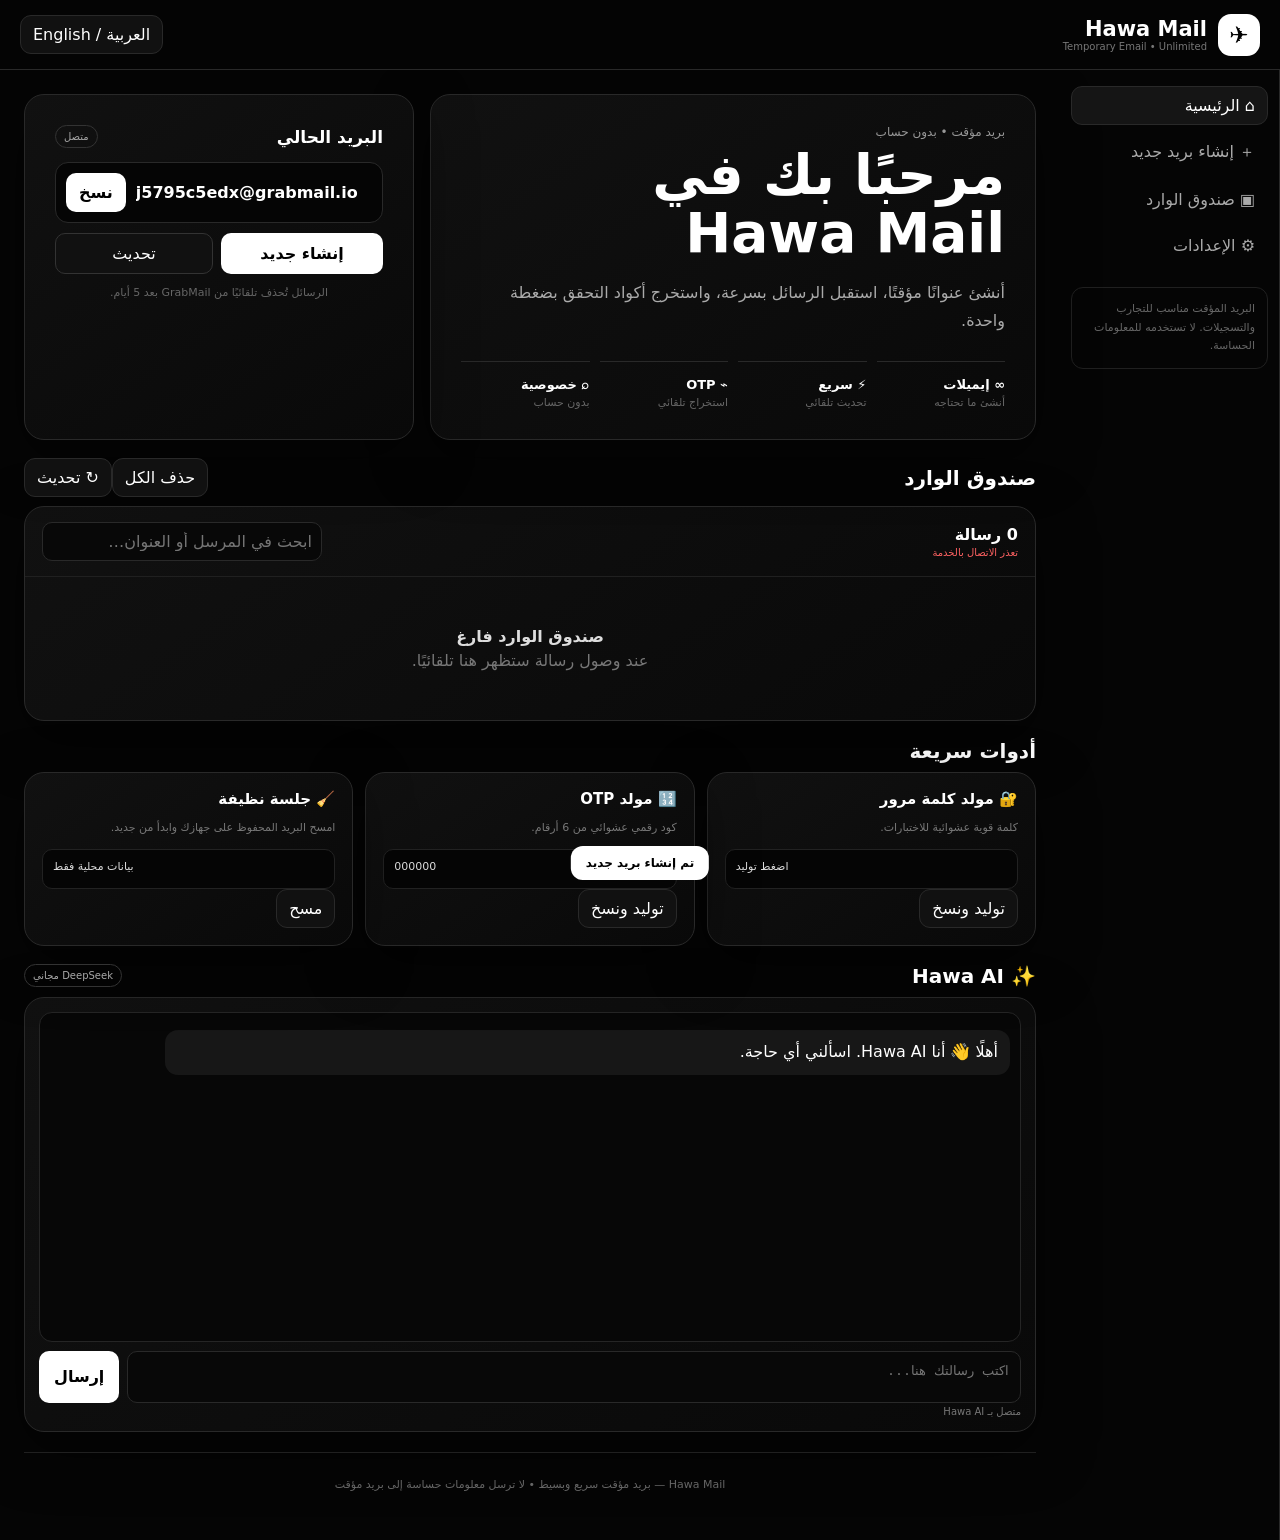
==== index.html @ f6d9a242 "Add files via upload" ====
<!doctype html><html lang="ar" dir="rtl"><head><meta charset="utf-8"><meta name="viewport" content="width=device-width,initial-scale=1"><meta name="theme-color" content="#000"><title>Hawa Mail — بريد مؤقت</title><style>
:root{--bg:#050505;--p:#0d0d0d;--p2:#131313;--l:#292929;--t:#fff;--m:#999;--danger:#ff6262;--ok:#80e0a0}*{box-sizing:border-box}body{margin:0;background:var(--bg);color:var(--t);font-family:system-ui,-apple-system,Segoe UI,Tahoma,Arial,sans-serif}button,input{font:inherit}button{cursor:pointer} .top{height:70px;border-bottom:1px solid var(--l);display:flex;align-items:center;justify-content:space-between;padding:0 20px;position:sticky;top:0;background:#050505eF;backdrop-filter:blur(12px);z-index:10}.brand{display:flex;align-items:center;gap:11px}.logo{width:42px;height:42px;background:#fff;color:#000;border-radius:13px;display:grid;place-items:center;font-size:23px}.brand b{font-size:21px}.brand small{display:block;color:#777;font-size:10px}.top button,.nav button,.small{border:1px solid #292929;background:#111;color:#fff;border-radius:11px;padding:9px 12px}.layout{display:grid;grid-template-columns:220px 1fr}.side{border-left:0;border-right:1px solid var(--l);padding:16px 11px}.nav{display:grid;gap:7px;position:sticky;top:86px}.nav button{text-align:right;background:transparent;border-color:transparent;color:#aaa}.nav button.active,.nav button:hover{background:#151515;color:#fff;border-color:#292929}.side p{font-size:11px;color:#666;line-height:1.7;border:1px solid #202020;border-radius:12px;padding:12px;margin-top:22px}main{max-width:1450px;width:100%;margin:auto;padding:24px}.hero{display:grid;grid-template-columns:1fr 390px;gap:16px}.card{background:linear-gradient(145deg,#111,#090909);border:1px solid var(--l);border-radius:20px;box-shadow:0 18px 55px #0008}.hero .card{padding:30px}.eyebrow{color:#999;font-size:12px}.hero h1{font-size:clamp(32px,5vw,55px);line-height:1.05;margin:8px 0 12px}.hero p{color:#aaa;line-height:1.8}.features{display:grid;grid-template-columns:repeat(4,1fr);gap:10px;margin-top:25px}.feature{border-top:1px solid #292929;padding-top:12px}.feature b{font-size:13px}.feature span{display:block;color:#666;font-size:11px;margin-top:3px}.mail{padding:20px}.row{display:flex;align-items:center;justify-content:space-between;gap:10px}.row h2{font-size:17px;margin:0}.pill{font-size:10px;color:#aaa;border:1px solid #333;padding:5px 8px;border-radius:999px}.address{display:flex;gap:8px;margin-top:14px;background:#050505;border:1px solid #292929;border-radius:13px;padding:10px}.address input{min-width:0;flex:1;background:transparent;border:0;outline:0;color:#fff;direction:ltr;text-align:left;font-weight:800}.copy,.primary{background:#fff;color:#000;border:0;border-radius:10px;font-weight:900;padding:10px 13px}.actions{display:flex;gap:8px;margin-top:10px}.actions>*{flex:1}.ghost{background:#111;color:#fff;border:1px solid #333;border-radius:10px;padding:10px}.timer{text-align:center;color:#666;font-size:11px;margin-top:12px}.section{margin-top:18px}.head{display:flex;justify-content:space-between;align-items:center;margin-bottom:9px}.head h2{font-size:20px;margin:0}.inbox{overflow:hidden}.inboxhead{padding:15px 17px;border-bottom:1px solid #202020;display:flex;justify-content:space-between;gap:12px;align-items:center}.inboxhead h3{margin:0;font-size:16px}.status{font-size:10px;color:#777;margin-top:3px}.ok{color:var(--ok)}.err{color:var(--danger)}.search{width:280px;background:#080808;color:#fff;border:1px solid #292929;border-radius:10px;padding:9px;outline:0}.msg{width:100%;display:grid;grid-template-columns:40px 1fr auto;gap:12px;align-items:center;background:transparent;color:#fff;border:0;border-bottom:1px solid #181818;text-align:right;padding:14px 17px}.msg:hover{background:#101010}.avatar{width:38px;height:38px;border-radius:11px;background:#fff;color:#000;display:grid;place-items:center;font-weight:900}.msg b,.msg span{display:block;white-space:nowrap;overflow:hidden;text-overflow:ellipsis}.msg .sub{color:#777;font-size:11px;margin-top:3px}.date{color:#777;font-size:10px;direction:ltr}.empty{text-align:center;color:#777;padding:50px 15px}.empty b{display:block;color:#ddd;margin-bottom:5px}.tools{display:grid;grid-template-columns:repeat(3,1fr);gap:12px}.tool{padding:17px}.tool h3{margin:0 0 7px;font-size:15px}.tool p{color:#777;font-size:11px;line-height:1.7}.out{background:#050505;border:1px solid #222;border-radius:10px;padding:10px;min-height:40px;direction:ltr;word-break:break-all;font-size:11px;color:#ddd}.footer{text-align:center;color:#666;border-top:1px solid #202020;padding:25px;margin-top:20px;font-size:11px}.toast{position:fixed;bottom:20px;left:50%;transform:translate(-50%,20px);opacity:0;background:#fff;color:#000;border-radius:12px;padding:10px 15px;font-size:12px;font-weight:800;transition:.2s;z-index:50}.toast.on{opacity:1;transform:translate(-50%,0)}.modal{display:none;position:fixed;inset:0;background:#000c;backdrop-filter:blur(6px);z-index:30;align-items:center;justify-content:center;padding:15px}.modal.on{display:flex}.modalbox{width:min(820px,100%);max-height:88vh;overflow:auto;background:#0c0c0c;border:1px solid #292929;border-radius:18px;padding:20px}.close{background:#111;color:#fff;border:1px solid #333;border-radius:10px;width:38px;height:38px}.body{background:#050505;border:1px solid #222;border-radius:12px;padding:15px;white-space:pre-wrap;overflow-wrap:anywhere;line-height:1.8;color:#ddd}.code{display:flex;justify-content:space-between;align-items:center;background:#fff;color:#000;border-radius:12px;padding:12px;margin:12px 0;font-size:24px;font-weight:950;direction:ltr}.settings{display:none}.setting{display:flex;justify-content:space-between;align-items:center;border:1px solid #222;border-radius:12px;padding:14px;margin-bottom:9px}.switch{width:46px;height:26px;border:0;border-radius:99px;background:#333;padding:2px}.switch i{display:block;width:22px;height:22px;background:#fff;border-radius:50%;transition:.2s}.switch.on{background:#fff}.switch.on i{background:#000;transform:translateX(-20px)}
@media(max-width:1000px){.hero{grid-template-columns:1fr}.tools{grid-template-columns:1fr 1fr}}@media(max-width:720px){.layout{display:block}.side{border-right:0;border-bottom:1px solid #222;overflow:auto;padding:7px}.nav{display:flex;position:static}.nav button{white-space:nowrap}.side p{display:none}main{padding:12px}.hero .card{padding:21px}.features{grid-template-columns:1fr 1fr}.inboxhead{display:block}.search{width:100%;margin-top:10px}.msg{grid-template-columns:36px 1fr}.date{grid-column:2;text-align:right}.tools{grid-template-columns:1fr}.brand small{display:none}}

.aiwrap{margin-top:18px}.aichat{height:330px;overflow:auto;background:#070707;border:1px solid #252525;border-radius:13px;padding:10px}.aimsg{max-width:88%;padding:10px 12px;border-radius:13px;margin:7px 0;white-space:pre-wrap;line-height:1.55}.aiuser{background:#fff;color:#000;margin-right:auto}.aiassistant{background:#171717;color:#fff;margin-left:auto}.airow{display:flex;gap:8px;margin-top:9px}.aiinput{flex:1;background:#080808;color:#fff;border:1px solid #292929;border-radius:10px;padding:11px;resize:none;height:52px}.aibtn{background:#fff;color:#000;border:0;border-radius:10px;padding:0 15px;font-weight:900}
</style></head><body>
<header class="top"><div class="brand"><div class="logo">✈</div><div><b>Hawa Mail</b><small>Temporary Email • Unlimited</small></div></div><div><button id="lang">العربية / English</button></div></header>
<div class="layout"><aside class="side"><nav class="nav"><button class="active" data-go="home">⌂ الرئيسية</button><button data-go="new">＋ إنشاء بريد جديد</button><button data-go="inbox">▣ صندوق الوارد <span id="navCount"></span></button><button data-go="settings">⚙ الإعدادات</button></nav><p>البريد المؤقت مناسب للتجارب والتسجيلات. لا تستخدمه للمعلومات الحساسة.</p></aside>
<main><section id="home"><div class="hero"><div class="card"><div class="eyebrow">بريد مؤقت • بدون حساب</div><h1>مرحبًا بك في<br>Hawa Mail</h1><p>أنشئ عنوانًا مؤقتًا، استقبل الرسائل بسرعة، واستخرج أكواد التحقق بضغطة واحدة.</p><div class="features"><div class="feature"><b>∞ إيميلات</b><span>أنشئ ما تحتاجه</span></div><div class="feature"><b>⚡ سريع</b><span>تحديث تلقائي</span></div><div class="feature"><b>⌁ OTP</b><span>استخراج تلقائي</span></div><div class="feature"><b>⌕ خصوصية</b><span>بدون حساب</span></div></div></div><div class="card mail" id="new"><div class="row"><h2>البريد الحالي</h2><span class="pill" id="api">متصل</span></div><div class="address"><input id="address" readonly value="جاري الإنشاء…"><button class="copy" id="copy">نسخ</button></div><div class="actions"><button class="primary" id="newMail">إنشاء جديد</button><button class="ghost" id="refresh">تحديث</button></div><div class="timer">الرسائل تُحذف تلقائيًا من GrabMail بعد 5 أيام.</div></div></div></section>
<section class="section" id="inbox"><div class="head"><h2>صندوق الوارد</h2><div><button class="small" id="delAll">حذف الكل</button><button class="small" id="ref2">↻ تحديث</button></div></div><div class="card inbox"><div class="inboxhead"><div><h3><span id="count">0</span> رسالة</h3><div id="status" class="status">جاهز</div></div><input id="search" class="search" placeholder="ابحث في المرسل أو العنوان…"></div><div id="list"></div></div></section>
<section class="section"><div class="head"><h2>أدوات سريعة</h2></div><div class="tools"><div class="card tool"><h3>🔐 مولد كلمة مرور</h3><p>كلمة قوية عشوائية للاختبارات.</p><div class="out" id="pass">اضغط توليد</div><button class="small" id="genPass">توليد ونسخ</button></div><div class="card tool"><h3>🔢 مولد OTP</h3><p>كود رقمي عشوائي من 6 أرقام.</p><div class="out" id="otp">000000</div><button class="small" id="genOtp">توليد ونسخ</button></div><div class="card tool"><h3>🧹 جلسة نظيفة</h3><p>امسح البريد المحفوظ على جهازك وابدأ من جديد.</p><div class="out">بيانات محلية فقط</div><button class="small" id="clear">مسح</button></div></div></section>

<section class="section aiwrap" id="hawaAI"><div class="head"><h2>✨ Hawa AI</h2><span class="pill">DeepSeek مجاني</span></div>
<div class="card" style="padding:14px">
<div id="aiChat" class="aichat"><div class="aimsg aiassistant">أهلًا 👋 أنا Hawa AI. اسألني أي حاجة.</div></div>
<div class="airow"><textarea id="aiInput" class="aiinput" placeholder="اكتب رسالتك هنا..."></textarea><button id="aiSend" class="aibtn">إرسال</button></div>
<div id="aiStatus" class="status">متصل بـ Hawa AI</div>
</div></section>
<section class="section settings" id="settings"><div class="head"><h2>الإعدادات</h2></div><div class="card" style="padding:14px"><div class="setting"><div><b>التحديث التلقائي</b><br><small style="color:#777">فحص مرة كل ثانية، وهو الحد الموصى به من API.</small></div><button class="switch on" id="auto"><i></i></button></div><div class="setting"><div><b>إشعارات المتصفح</b><br><small style="color:#777">اختيارية عند وصول رسالة جديدة.</small></div><button class="switch" id="notify"><i></i></button></div><div class="setting"><div><b>حفظ البريد الحالي</b><br><small style="color:#777">محليًا على جهازك فقط.</small></div><button class="switch on" id="save"><i></i></button></div></div></section><footer class="footer">Hawa Mail — بريد مؤقت سريع وبسيط • لا ترسل معلومات حساسة إلى بريد مؤقت</footer></main></div>
<div class="modal" id="modal"><div class="modalbox"><div class="row"><div><h2 id="subject" style="margin:0">الرسالة</h2><div id="meta" style="color:#777;font-size:11px;margin:8px 0 12px"></div></div><button class="close" id="close">×</button></div><div id="codebox"></div><div class="body" id="body">جاري التحميل…</div><div class="actions"><button class="primary" id="copyCode">نسخ الكود</button><button class="ghost" id="del">حذف الرسالة</button></div></div></div><div class="toast" id="toast"></div>
<script>
const API='https://grabmail.io/api/v1',KEY='hawa_mail_address_v5';let address='',messages=[],current=null,timer=null,auto=true,notify=false,save=true,loading=false;
const $=x=>document.getElementById(x), esc=x=>String(x??'').replace(/[&<>"']/g,c=>({'&':'&amp;','<':'&lt;','>':'&gt;','"':'&quot;',"'":'&#039;'}[c]));
function toast(x){$('toast').textContent=x;$('toast').classList.add('on');clearTimeout(toast.t);toast.t=setTimeout(()=>$('toast').classList.remove('on'),1800)}
function status(x,c=''){$('status').textContent=x;$('status').className='status '+c}
function randomName(){let a='abcdefghjkmnpqrstuvwxyz23456789',s='';for(let i=0;i<10;i++)s+=a[Math.floor(Math.random()*a.length)];return s}
function code(text){let m=String(text||'').match(/(?:^|[^0-9])([0-9]{4,8})(?![0-9])/);return m?m[1]:''}
function dt(x){try{return new Date(x).toLocaleString('ar-EG',{dateStyle:'short',timeStyle:'short'})}catch{return x||''}}
async function clip(x){try{await navigator.clipboard.writeText(x)}catch{let t=document.createElement('textarea');t.value=x;document.body.appendChild(t);t.select();document.execCommand('copy');t.remove()}toast('تم النسخ')}
async function api(url,opt={}){let r=await fetch(url,{...opt,headers:{Accept:'application/json',...(opt.headers||{})}}),d=null;try{d=await r.json()}catch{}if(!r.ok){let e=new Error(d?.message||'تعذر الاتصال بالخدمة');e.status=r.status;throw e}return d}
async function create(){address=randomName()+'@grabmail.io';$('address').value=address;messages=[];render();if(save)localStorage.setItem(KEY,address);toast('تم إنشاء بريد جديد');await refresh(true)}
async function refresh(silent=false){if(!address||loading)return;loading=true;if(!silent)status('جاري التحديث…');try{let old=new Set(messages.map(x=>x.id)),d=await api(API+'/mailbox?address='+encodeURIComponent(address)+'&limit=200');messages=Array.isArray(d.messages)?d.messages:[];render();let fresh=messages.filter(x=>!old.has(x.id));if(fresh.length&&old.size){toast('وصلت '+fresh.length+' رسالة');if(notify&&'Notification'in window&&Notification.permission==='granted')new Notification('Hawa Mail',{body:fresh[0].subject||'رسالة جديدة'})}status('آخر تحديث: '+new Date().toLocaleTimeString('ar-EG'),'ok')}catch(e){status(e.status===429?'تم الوصول لحد الطلبات، انتظر قليلًا':'تعذر الاتصال بالخدمة','err');if(!silent)toast(e.message)}finally{loading=false}}
function render(){let q=$('search').value.toLowerCase().trim(),a=messages.filter(x=>((x.from||'')+' '+(x.subject||'')).toLowerCase().includes(q));$('count').textContent=messages.length;$('navCount').textContent=messages.length?' '+messages.length:'';if(!a.length){$('list').innerHTML='<div class="empty"><b>'+(messages.length?'لا توجد نتائج':'صندوق الوارد فارغ')+'</b><span>'+(messages.length?'جرّب بحثًا آخر.':'عند وصول رسالة ستظهر هنا تلقائيًا.')+'</span></div>';return}$('list').innerHTML=a.map(m=>`<button class="msg" data-id="${esc(m.id)}"><span class="avatar">${esc((m.from||'?').trim().charAt(0).toUpperCase())}</span><span><b>${esc(m.subject||'(بدون عنوان)')}</b><span class="sub">${esc(m.from||'مرسل غير معروف')}</span></span><span class="date">${esc(dt(m.date))}</span></button>`).join('');document.querySelectorAll('.msg').forEach(x=>x.onclick=()=>open(x.dataset.id))}
async function open(id){let meta=messages.find(x=>x.id===id);if(!meta)return;current=meta;$('subject').textContent=meta.subject||'(بدون عنوان)';$('meta').textContent='من: '+(meta.from||'—')+' • '+dt(meta.date);$('body').textContent='جاري تحميل الرسالة…';$('codebox').innerHTML='';$('modal').classList.add('on');try{let m=await api(API+'/message/'+encodeURIComponent(id)+'?mailbox='+encodeURIComponent(address));current={...meta,...m};let c=code((m.text||'')+' '+(m.subject||''));$('codebox').innerHTML=c?`<div class="code"><b>${esc(c)}</b><button class="copy" id="cc">نسخ</button></div>`:'';$('body').textContent=m.text||'لا يوجد محتوى نصي.';if($('cc'))$('cc').onclick=()=>clip(c)}catch(e){$('body').textContent=e.message}}
async function del(){if(!current)return;try{await api(API+'/message/'+encodeURIComponent(current.id)+'?mailbox='+encodeURIComponent(address),{method:'DELETE'});messages=messages.filter(x=>x.id!==current.id);$('modal').classList.remove('on');render();toast('تم حذف الرسالة')}catch(e){toast(e.message)}}
async function delAll(){for(const m of [...messages]){try{await api(API+'/message/'+encodeURIComponent(m.id)+'?mailbox='+encodeURIComponent(address),{method:'DELETE'})}catch{}}messages=[];render();toast('تم حذف الرسائل')}
function autoStart(){clearInterval(timer);if(auto)timer=setInterval(()=>refresh(true),1000)}
$('copy').onclick=()=>clip(address);$('newMail').onclick=create;$('refresh').onclick=()=>refresh();$('ref2').onclick=()=>refresh();$('delAll').onclick=delAll;$('search').oninput=render;$('close').onclick=()=>$('modal').classList.remove('on');$('del').onclick=del;$('modal').onclick=e=>{if(e.target===$('modal'))$('modal').classList.remove('on')};$('copyCode').onclick=()=>current&&clip(code((current.text||'')+' '+(current.subject||'')));
$('genOtp').onclick=()=>{let x=String(Math.floor(100000+Math.random()*900000));$('otp').textContent=x;clip(x)};$('genPass').onclick=()=>{let a='ABCDEFGHJKLMNPQRSTUVWXYZabcdefghijkmnopqrstuvwxyz23456789!@#$%',x='';for(let i=0;i<18;i++)x+=a[Math.floor(Math.random()*a.length)];$('pass').textContent=x;clip(x)};$('clear').onclick=()=>{localStorage.removeItem(KEY);create()};
$('auto').onclick=()=>{auto=!auto;$('auto').classList.toggle('on',auto);autoStart()};$('save').onclick=()=>{save=!save;$('save').classList.toggle('on',save);if(save&&address)localStorage.setItem(KEY,address);else localStorage.removeItem(KEY)};$('notify').onclick=async()=>{notify=!notify;$('notify').classList.toggle('on',notify);if(notify&&'Notification'in window&&Notification.permission==='default')await Notification.requestPermission()};$('lang').onclick=()=>toast('العربية مفعلة — English قريبًا');
document.querySelectorAll('[data-go]').forEach(b=>b.onclick=()=>{document.querySelectorAll('[data-go]').forEach(x=>x.classList.remove('active'));b.classList.add('active');let n=b.dataset.go;if(n==='settings'){$('settings').style.display='block';$('settings').scrollIntoView({behavior:'smooth'})}else{$('settings').style.display='none';if(n==='new')$('new').scrollIntoView({behavior:'smooth'});else if(n==='inbox')$('inbox').scrollIntoView({behavior:'smooth'});else window.scrollTo({top:0,behavior:'smooth'})}});
(async()=>{let s=localStorage.getItem(KEY);if(s){address=s;$('address').value=s;await refresh(true)}else await create();autoStart()})();

const AI_WORKER='https://hawa-ai.nsrhkym17.workers.dev';
let aiHistory=[];
function aiAdd(text,who){let d=document.createElement('div');d.className='aimsg '+(who==='user'?'aiuser':'aiassistant');d.textContent=text;$('aiChat').appendChild(d);d.scrollIntoView({behavior:'smooth'});}
async function aiSend(){
 let inp=$('aiInput'),text=inp.value.trim();if(!text)return;
 inp.value='';aiAdd(text,'user');aiHistory.push({role:'user',content:text});$('aiSend').disabled=true;$('aiStatus').textContent='⏳ Hawa AI يفكر…';
 try{
  let r=await fetch(AI_WORKER+'/chat',{method:'POST',headers:{'Content-Type':'application/json'},body:JSON.stringify({messages:aiHistory.slice(-12)})});
  let d=await r.json();if(!r.ok)throw new Error(d.error||'تعذر الاتصال بـ Hawa AI');
  let ans=d.answer||'لم يصل رد.';aiAdd(ans,'assistant');aiHistory.push({role:'assistant',content:ans});$('aiStatus').textContent='متصل بـ Hawa AI';
 }catch(e){aiAdd('❌ '+e.message,'assistant');$('aiStatus').textContent='حدث خطأ في الاتصال'}
 $('aiSend').disabled=false;inp.focus();
}
$('aiSend').onclick=aiSend;
$('aiInput').addEventListener('keydown',e=>{if(e.key==='Enter'&&!e.shiftKey){e.preventDefault();aiSend()}});
</script></body></html>
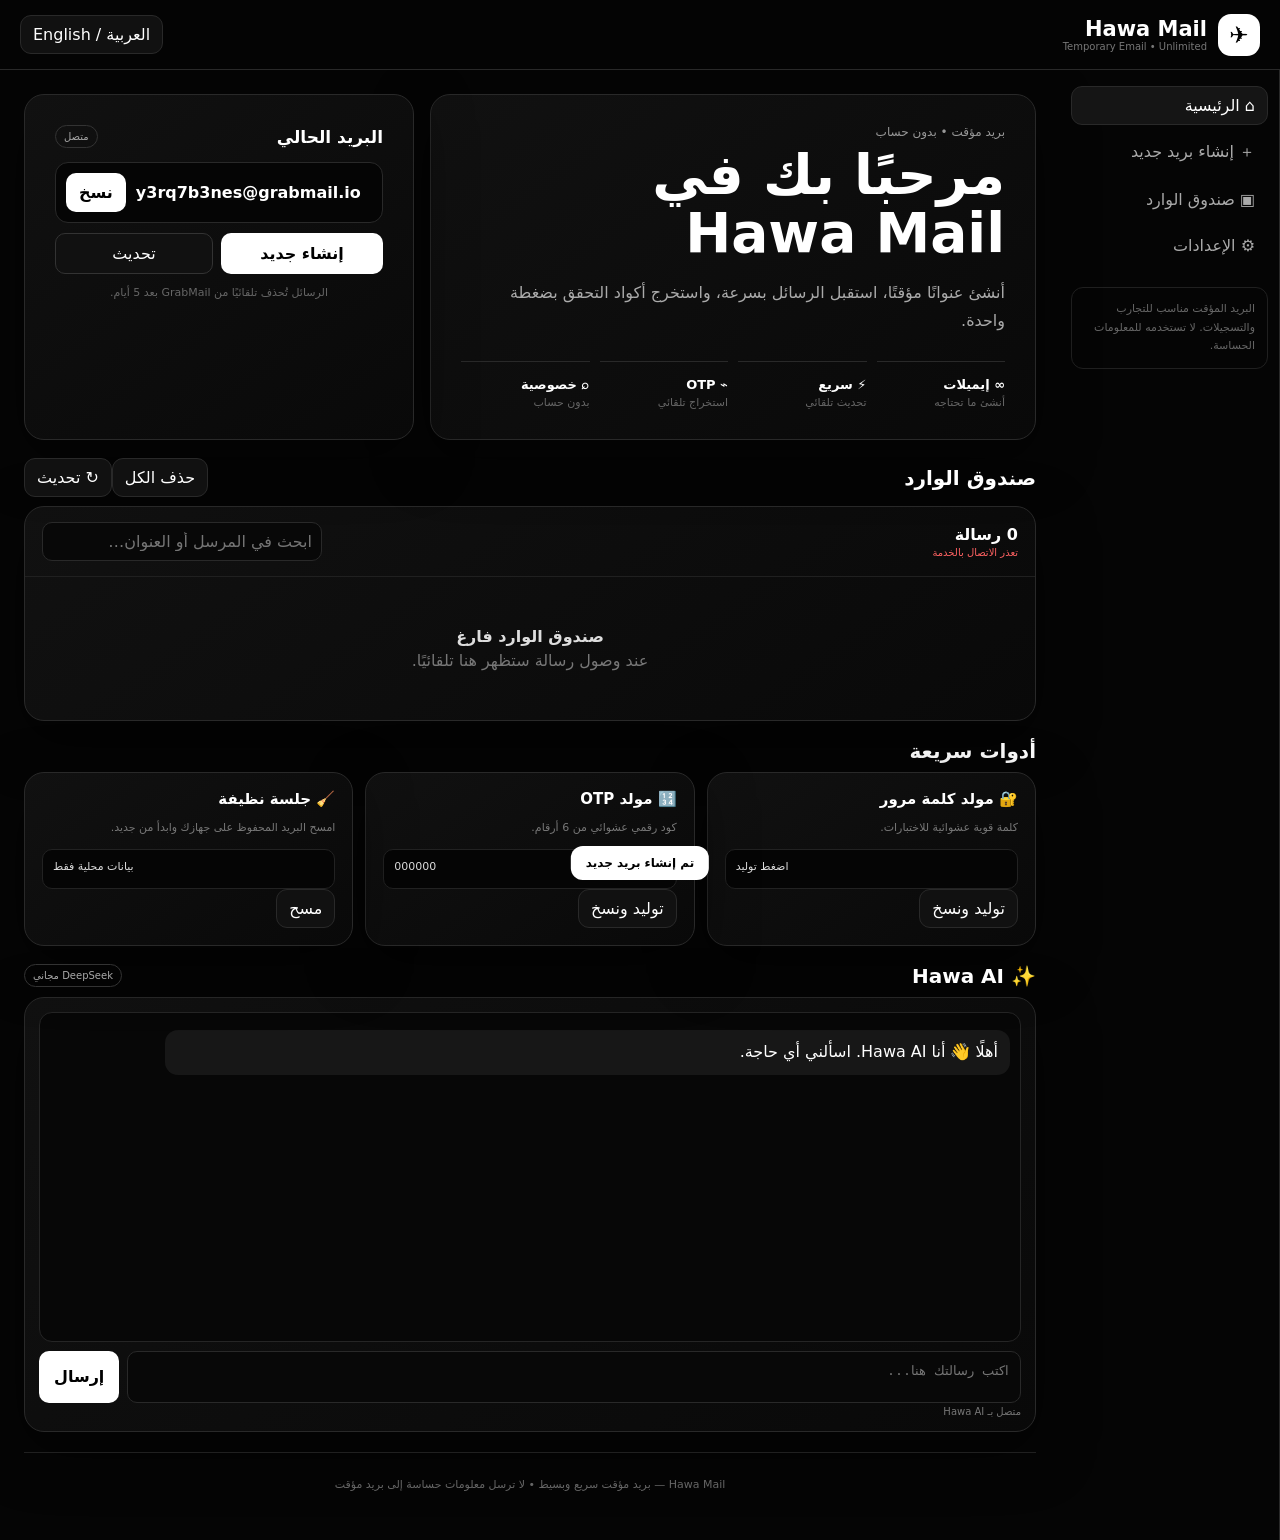
==== commit d9216124: "Add files via upload" ====
--- a/index.html
+++ b/index.html
@@ -50,7 +50,7 @@
  try{
   let r=await fetch(AI_WORKER+'/chat',{method:'POST',headers:{'Content-Type':'application/json'},body:JSON.stringify({messages:aiHistory.slice(-12)})});
   let d=await r.json();if(!r.ok)throw new Error(d.error||'تعذر الاتصال بـ Hawa AI');
-  let ans=d.answer||'لم يصل رد.';aiAdd(ans,'assistant');aiHistory.push({role:'assistant',content:ans});$('aiStatus').textContent='متصل بـ Hawa AI';
+  let ans=d.answer||d.reply||d?.choices?.[0]?.message?.content||'لم يصل رد.';aiAdd(ans,'assistant');aiHistory.push({role:'assistant',content:ans});$('aiStatus').textContent='متصل بـ Hawa AI';
  }catch(e){aiAdd('❌ '+e.message,'assistant');$('aiStatus').textContent='حدث خطأ في الاتصال'}
  $('aiSend').disabled=false;inp.focus();
 }
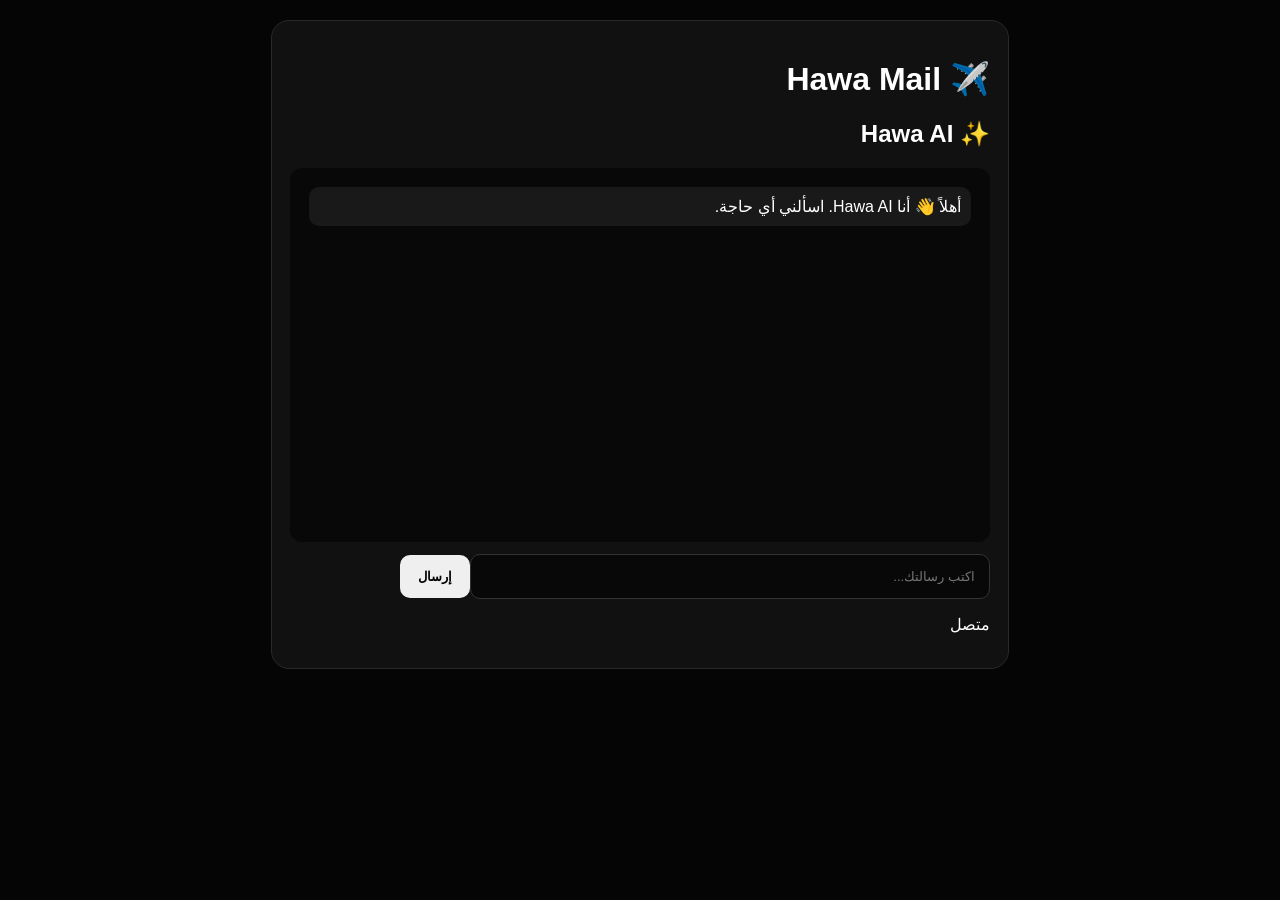
==== commit 28cbc55a: "Add files via upload" ====
--- a/index.html
+++ b/index.html
@@ -1,59 +1,10 @@
-<!doctype html><html lang="ar" dir="rtl"><head><meta charset="utf-8"><meta name="viewport" content="width=device-width,initial-scale=1"><meta name="theme-color" content="#000"><title>Hawa Mail — بريد مؤقت</title><style>
-:root{--bg:#050505;--p:#0d0d0d;--p2:#131313;--l:#292929;--t:#fff;--m:#999;--danger:#ff6262;--ok:#80e0a0}*{box-sizing:border-box}body{margin:0;background:var(--bg);color:var(--t);font-family:system-ui,-apple-system,Segoe UI,Tahoma,Arial,sans-serif}button,input{font:inherit}button{cursor:pointer} .top{height:70px;border-bottom:1px solid var(--l);display:flex;align-items:center;justify-content:space-between;padding:0 20px;position:sticky;top:0;background:#050505eF;backdrop-filter:blur(12px);z-index:10}.brand{display:flex;align-items:center;gap:11px}.logo{width:42px;height:42px;background:#fff;color:#000;border-radius:13px;display:grid;place-items:center;font-size:23px}.brand b{font-size:21px}.brand small{display:block;color:#777;font-size:10px}.top button,.nav button,.small{border:1px solid #292929;background:#111;color:#fff;border-radius:11px;padding:9px 12px}.layout{display:grid;grid-template-columns:220px 1fr}.side{border-left:0;border-right:1px solid var(--l);padding:16px 11px}.nav{display:grid;gap:7px;position:sticky;top:86px}.nav button{text-align:right;background:transparent;border-color:transparent;color:#aaa}.nav button.active,.nav button:hover{background:#151515;color:#fff;border-color:#292929}.side p{font-size:11px;color:#666;line-height:1.7;border:1px solid #202020;border-radius:12px;padding:12px;margin-top:22px}main{max-width:1450px;width:100%;margin:auto;padding:24px}.hero{display:grid;grid-template-columns:1fr 390px;gap:16px}.card{background:linear-gradient(145deg,#111,#090909);border:1px solid var(--l);border-radius:20px;box-shadow:0 18px 55px #0008}.hero .card{padding:30px}.eyebrow{color:#999;font-size:12px}.hero h1{font-size:clamp(32px,5vw,55px);line-height:1.05;margin:8px 0 12px}.hero p{color:#aaa;line-height:1.8}.features{display:grid;grid-template-columns:repeat(4,1fr);gap:10px;margin-top:25px}.feature{border-top:1px solid #292929;padding-top:12px}.feature b{font-size:13px}.feature span{display:block;color:#666;font-size:11px;margin-top:3px}.mail{padding:20px}.row{display:flex;align-items:center;justify-content:space-between;gap:10px}.row h2{font-size:17px;margin:0}.pill{font-size:10px;color:#aaa;border:1px solid #333;padding:5px 8px;border-radius:999px}.address{display:flex;gap:8px;margin-top:14px;background:#050505;border:1px solid #292929;border-radius:13px;padding:10px}.address input{min-width:0;flex:1;background:transparent;border:0;outline:0;color:#fff;direction:ltr;text-align:left;font-weight:800}.copy,.primary{background:#fff;color:#000;border:0;border-radius:10px;font-weight:900;padding:10px 13px}.actions{display:flex;gap:8px;margin-top:10px}.actions>*{flex:1}.ghost{background:#111;color:#fff;border:1px solid #333;border-radius:10px;padding:10px}.timer{text-align:center;color:#666;font-size:11px;margin-top:12px}.section{margin-top:18px}.head{display:flex;justify-content:space-between;align-items:center;margin-bottom:9px}.head h2{font-size:20px;margin:0}.inbox{overflow:hidden}.inboxhead{padding:15px 17px;border-bottom:1px solid #202020;display:flex;justify-content:space-between;gap:12px;align-items:center}.inboxhead h3{margin:0;font-size:16px}.status{font-size:10px;color:#777;margin-top:3px}.ok{color:var(--ok)}.err{color:var(--danger)}.search{width:280px;background:#080808;color:#fff;border:1px solid #292929;border-radius:10px;padding:9px;outline:0}.msg{width:100%;display:grid;grid-template-columns:40px 1fr auto;gap:12px;align-items:center;background:transparent;color:#fff;border:0;border-bottom:1px solid #181818;text-align:right;padding:14px 17px}.msg:hover{background:#101010}.avatar{width:38px;height:38px;border-radius:11px;background:#fff;color:#000;display:grid;place-items:center;font-weight:900}.msg b,.msg span{display:block;white-space:nowrap;overflow:hidden;text-overflow:ellipsis}.msg .sub{color:#777;font-size:11px;margin-top:3px}.date{color:#777;font-size:10px;direction:ltr}.empty{text-align:center;color:#777;padding:50px 15px}.empty b{display:block;color:#ddd;margin-bottom:5px}.tools{display:grid;grid-template-columns:repeat(3,1fr);gap:12px}.tool{padding:17px}.tool h3{margin:0 0 7px;font-size:15px}.tool p{color:#777;font-size:11px;line-height:1.7}.out{background:#050505;border:1px solid #222;border-radius:10px;padding:10px;min-height:40px;direction:ltr;word-break:break-all;font-size:11px;color:#ddd}.footer{text-align:center;color:#666;border-top:1px solid #202020;padding:25px;margin-top:20px;font-size:11px}.toast{position:fixed;bottom:20px;left:50%;transform:translate(-50%,20px);opacity:0;background:#fff;color:#000;border-radius:12px;padding:10px 15px;font-size:12px;font-weight:800;transition:.2s;z-index:50}.toast.on{opacity:1;transform:translate(-50%,0)}.modal{display:none;position:fixed;inset:0;background:#000c;backdrop-filter:blur(6px);z-index:30;align-items:center;justify-content:center;padding:15px}.modal.on{display:flex}.modalbox{width:min(820px,100%);max-height:88vh;overflow:auto;background:#0c0c0c;border:1px solid #292929;border-radius:18px;padding:20px}.close{background:#111;color:#fff;border:1px solid #333;border-radius:10px;width:38px;height:38px}.body{background:#050505;border:1px solid #222;border-radius:12px;padding:15px;white-space:pre-wrap;overflow-wrap:anywhere;line-height:1.8;color:#ddd}.code{display:flex;justify-content:space-between;align-items:center;background:#fff;color:#000;border-radius:12px;padding:12px;margin:12px 0;font-size:24px;font-weight:950;direction:ltr}.settings{display:none}.setting{display:flex;justify-content:space-between;align-items:center;border:1px solid #222;border-radius:12px;padding:14px;margin-bottom:9px}.switch{width:46px;height:26px;border:0;border-radius:99px;background:#333;padding:2px}.switch i{display:block;width:22px;height:22px;background:#fff;border-radius:50%;transition:.2s}.switch.on{background:#fff}.switch.on i{background:#000;transform:translateX(-20px)}
-@media(max-width:1000px){.hero{grid-template-columns:1fr}.tools{grid-template-columns:1fr 1fr}}@media(max-width:720px){.layout{display:block}.side{border-right:0;border-bottom:1px solid #222;overflow:auto;padding:7px}.nav{display:flex;position:static}.nav button{white-space:nowrap}.side p{display:none}main{padding:12px}.hero .card{padding:21px}.features{grid-template-columns:1fr 1fr}.inboxhead{display:block}.search{width:100%;margin-top:10px}.msg{grid-template-columns:36px 1fr}.date{grid-column:2;text-align:right}.tools{grid-template-columns:1fr}.brand small{display:none}}
-
-.aiwrap{margin-top:18px}.aichat{height:330px;overflow:auto;background:#070707;border:1px solid #252525;border-radius:13px;padding:10px}.aimsg{max-width:88%;padding:10px 12px;border-radius:13px;margin:7px 0;white-space:pre-wrap;line-height:1.55}.aiuser{background:#fff;color:#000;margin-right:auto}.aiassistant{background:#171717;color:#fff;margin-left:auto}.airow{display:flex;gap:8px;margin-top:9px}.aiinput{flex:1;background:#080808;color:#fff;border:1px solid #292929;border-radius:10px;padding:11px;resize:none;height:52px}.aibtn{background:#fff;color:#000;border:0;border-radius:10px;padding:0 15px;font-weight:900}
-</style></head><body>
-<header class="top"><div class="brand"><div class="logo">✈</div><div><b>Hawa Mail</b><small>Temporary Email • Unlimited</small></div></div><div><button id="lang">العربية / English</button></div></header>
-<div class="layout"><aside class="side"><nav class="nav"><button class="active" data-go="home">⌂ الرئيسية</button><button data-go="new">＋ إنشاء بريد جديد</button><button data-go="inbox">▣ صندوق الوارد <span id="navCount"></span></button><button data-go="settings">⚙ الإعدادات</button></nav><p>البريد المؤقت مناسب للتجارب والتسجيلات. لا تستخدمه للمعلومات الحساسة.</p></aside>
-<main><section id="home"><div class="hero"><div class="card"><div class="eyebrow">بريد مؤقت • بدون حساب</div><h1>مرحبًا بك في<br>Hawa Mail</h1><p>أنشئ عنوانًا مؤقتًا، استقبل الرسائل بسرعة، واستخرج أكواد التحقق بضغطة واحدة.</p><div class="features"><div class="feature"><b>∞ إيميلات</b><span>أنشئ ما تحتاجه</span></div><div class="feature"><b>⚡ سريع</b><span>تحديث تلقائي</span></div><div class="feature"><b>⌁ OTP</b><span>استخراج تلقائي</span></div><div class="feature"><b>⌕ خصوصية</b><span>بدون حساب</span></div></div></div><div class="card mail" id="new"><div class="row"><h2>البريد الحالي</h2><span class="pill" id="api">متصل</span></div><div class="address"><input id="address" readonly value="جاري الإنشاء…"><button class="copy" id="copy">نسخ</button></div><div class="actions"><button class="primary" id="newMail">إنشاء جديد</button><button class="ghost" id="refresh">تحديث</button></div><div class="timer">الرسائل تُحذف تلقائيًا من GrabMail بعد 5 أيام.</div></div></div></section>
-<section class="section" id="inbox"><div class="head"><h2>صندوق الوارد</h2><div><button class="small" id="delAll">حذف الكل</button><button class="small" id="ref2">↻ تحديث</button></div></div><div class="card inbox"><div class="inboxhead"><div><h3><span id="count">0</span> رسالة</h3><div id="status" class="status">جاهز</div></div><input id="search" class="search" placeholder="ابحث في المرسل أو العنوان…"></div><div id="list"></div></div></section>
-<section class="section"><div class="head"><h2>أدوات سريعة</h2></div><div class="tools"><div class="card tool"><h3>🔐 مولد كلمة مرور</h3><p>كلمة قوية عشوائية للاختبارات.</p><div class="out" id="pass">اضغط توليد</div><button class="small" id="genPass">توليد ونسخ</button></div><div class="card tool"><h3>🔢 مولد OTP</h3><p>كود رقمي عشوائي من 6 أرقام.</p><div class="out" id="otp">000000</div><button class="small" id="genOtp">توليد ونسخ</button></div><div class="card tool"><h3>🧹 جلسة نظيفة</h3><p>امسح البريد المحفوظ على جهازك وابدأ من جديد.</p><div class="out">بيانات محلية فقط</div><button class="small" id="clear">مسح</button></div></div></section>
-
-<section class="section aiwrap" id="hawaAI"><div class="head"><h2>✨ Hawa AI</h2><span class="pill">DeepSeek مجاني</span></div>
-<div class="card" style="padding:14px">
-<div id="aiChat" class="aichat"><div class="aimsg aiassistant">أهلًا 👋 أنا Hawa AI. اسألني أي حاجة.</div></div>
-<div class="airow"><textarea id="aiInput" class="aiinput" placeholder="اكتب رسالتك هنا..."></textarea><button id="aiSend" class="aibtn">إرسال</button></div>
-<div id="aiStatus" class="status">متصل بـ Hawa AI</div>
-</div></section>
-<section class="section settings" id="settings"><div class="head"><h2>الإعدادات</h2></div><div class="card" style="padding:14px"><div class="setting"><div><b>التحديث التلقائي</b><br><small style="color:#777">فحص مرة كل ثانية، وهو الحد الموصى به من API.</small></div><button class="switch on" id="auto"><i></i></button></div><div class="setting"><div><b>إشعارات المتصفح</b><br><small style="color:#777">اختيارية عند وصول رسالة جديدة.</small></div><button class="switch" id="notify"><i></i></button></div><div class="setting"><div><b>حفظ البريد الحالي</b><br><small style="color:#777">محليًا على جهازك فقط.</small></div><button class="switch on" id="save"><i></i></button></div></div></section><footer class="footer">Hawa Mail — بريد مؤقت سريع وبسيط • لا ترسل معلومات حساسة إلى بريد مؤقت</footer></main></div>
-<div class="modal" id="modal"><div class="modalbox"><div class="row"><div><h2 id="subject" style="margin:0">الرسالة</h2><div id="meta" style="color:#777;font-size:11px;margin:8px 0 12px"></div></div><button class="close" id="close">×</button></div><div id="codebox"></div><div class="body" id="body">جاري التحميل…</div><div class="actions"><button class="primary" id="copyCode">نسخ الكود</button><button class="ghost" id="del">حذف الرسالة</button></div></div></div><div class="toast" id="toast"></div>
+<!doctype html><html lang="ar" dir="rtl"><head><meta charset="utf-8"><meta name="viewport" content="width=device-width,initial-scale=1"><title>Hawa Mail</title><style>
+body{margin:0;background:#050505;color:#fff;font-family:Arial;padding:20px}.box{max-width:700px;margin:auto;background:#111;border:1px solid #292929;border-radius:18px;padding:18px}input{width:70%;padding:14px;background:#080808;color:white;border:1px solid #333;border-radius:10px}button{padding:14px 18px;border:0;border-radius:10px;font-weight:bold}.chat{height:350px;overflow:auto;background:#080808;padding:12px;border-radius:12px;margin:12px 0}.m{padding:10px;margin:7px;border-radius:10px;white-space:pre-wrap}.u{background:white;color:black}.a{background:#191919}</style></head><body>
+<div class="box"><h1>✈️ Hawa Mail</h1><h2>✨ Hawa AI</h2><div id="chat" class="chat"><div class="m a">أهلاً 👋 أنا Hawa AI. اسألني أي حاجة.</div></div><input id="i" placeholder="اكتب رسالتك..."><button onclick="send()">إرسال</button><p id="s">متصل</p></div>
 <script>
-const API='https://grabmail.io/api/v1',KEY='hawa_mail_address_v5';let address='',messages=[],current=null,timer=null,auto=true,notify=false,save=true,loading=false;
-const $=x=>document.getElementById(x), esc=x=>String(x??'').replace(/[&<>"']/g,c=>({'&':'&amp;','<':'&lt;','>':'&gt;','"':'&quot;',"'":'&#039;'}[c]));
-function toast(x){$('toast').textContent=x;$('toast').classList.add('on');clearTimeout(toast.t);toast.t=setTimeout(()=>$('toast').classList.remove('on'),1800)}
-function status(x,c=''){$('status').textContent=x;$('status').className='status '+c}
-function randomName(){let a='abcdefghjkmnpqrstuvwxyz23456789',s='';for(let i=0;i<10;i++)s+=a[Math.floor(Math.random()*a.length)];return s}
-function code(text){let m=String(text||'').match(/(?:^|[^0-9])([0-9]{4,8})(?![0-9])/);return m?m[1]:''}
-function dt(x){try{return new Date(x).toLocaleString('ar-EG',{dateStyle:'short',timeStyle:'short'})}catch{return x||''}}
-async function clip(x){try{await navigator.clipboard.writeText(x)}catch{let t=document.createElement('textarea');t.value=x;document.body.appendChild(t);t.select();document.execCommand('copy');t.remove()}toast('تم النسخ')}
-async function api(url,opt={}){let r=await fetch(url,{...opt,headers:{Accept:'application/json',...(opt.headers||{})}}),d=null;try{d=await r.json()}catch{}if(!r.ok){let e=new Error(d?.message||'تعذر الاتصال بالخدمة');e.status=r.status;throw e}return d}
-async function create(){address=randomName()+'@grabmail.io';$('address').value=address;messages=[];render();if(save)localStorage.setItem(KEY,address);toast('تم إنشاء بريد جديد');await refresh(true)}
-async function refresh(silent=false){if(!address||loading)return;loading=true;if(!silent)status('جاري التحديث…');try{let old=new Set(messages.map(x=>x.id)),d=await api(API+'/mailbox?address='+encodeURIComponent(address)+'&limit=200');messages=Array.isArray(d.messages)?d.messages:[];render();let fresh=messages.filter(x=>!old.has(x.id));if(fresh.length&&old.size){toast('وصلت '+fresh.length+' رسالة');if(notify&&'Notification'in window&&Notification.permission==='granted')new Notification('Hawa Mail',{body:fresh[0].subject||'رسالة جديدة'})}status('آخر تحديث: '+new Date().toLocaleTimeString('ar-EG'),'ok')}catch(e){status(e.status===429?'تم الوصول لحد الطلبات، انتظر قليلًا':'تعذر الاتصال بالخدمة','err');if(!silent)toast(e.message)}finally{loading=false}}
-function render(){let q=$('search').value.toLowerCase().trim(),a=messages.filter(x=>((x.from||'')+' '+(x.subject||'')).toLowerCase().includes(q));$('count').textContent=messages.length;$('navCount').textContent=messages.length?' '+messages.length:'';if(!a.length){$('list').innerHTML='<div class="empty"><b>'+(messages.length?'لا توجد نتائج':'صندوق الوارد فارغ')+'</b><span>'+(messages.length?'جرّب بحثًا آخر.':'عند وصول رسالة ستظهر هنا تلقائيًا.')+'</span></div>';return}$('list').innerHTML=a.map(m=>`<button class="msg" data-id="${esc(m.id)}"><span class="avatar">${esc((m.from||'?').trim().charAt(0).toUpperCase())}</span><span><b>${esc(m.subject||'(بدون عنوان)')}</b><span class="sub">${esc(m.from||'مرسل غير معروف')}</span></span><span class="date">${esc(dt(m.date))}</span></button>`).join('');document.querySelectorAll('.msg').forEach(x=>x.onclick=()=>open(x.dataset.id))}
-async function open(id){let meta=messages.find(x=>x.id===id);if(!meta)return;current=meta;$('subject').textContent=meta.subject||'(بدون عنوان)';$('meta').textContent='من: '+(meta.from||'—')+' • '+dt(meta.date);$('body').textContent='جاري تحميل الرسالة…';$('codebox').innerHTML='';$('modal').classList.add('on');try{let m=await api(API+'/message/'+encodeURIComponent(id)+'?mailbox='+encodeURIComponent(address));current={...meta,...m};let c=code((m.text||'')+' '+(m.subject||''));$('codebox').innerHTML=c?`<div class="code"><b>${esc(c)}</b><button class="copy" id="cc">نسخ</button></div>`:'';$('body').textContent=m.text||'لا يوجد محتوى نصي.';if($('cc'))$('cc').onclick=()=>clip(c)}catch(e){$('body').textContent=e.message}}
-async function del(){if(!current)return;try{await api(API+'/message/'+encodeURIComponent(current.id)+'?mailbox='+encodeURIComponent(address),{method:'DELETE'});messages=messages.filter(x=>x.id!==current.id);$('modal').classList.remove('on');render();toast('تم حذف الرسالة')}catch(e){toast(e.message)}}
-async function delAll(){for(const m of [...messages]){try{await api(API+'/message/'+encodeURIComponent(m.id)+'?mailbox='+encodeURIComponent(address),{method:'DELETE'})}catch{}}messages=[];render();toast('تم حذف الرسائل')}
-function autoStart(){clearInterval(timer);if(auto)timer=setInterval(()=>refresh(true),1000)}
-$('copy').onclick=()=>clip(address);$('newMail').onclick=create;$('refresh').onclick=()=>refresh();$('ref2').onclick=()=>refresh();$('delAll').onclick=delAll;$('search').oninput=render;$('close').onclick=()=>$('modal').classList.remove('on');$('del').onclick=del;$('modal').onclick=e=>{if(e.target===$('modal'))$('modal').classList.remove('on')};$('copyCode').onclick=()=>current&&clip(code((current.text||'')+' '+(current.subject||'')));
-$('genOtp').onclick=()=>{let x=String(Math.floor(100000+Math.random()*900000));$('otp').textContent=x;clip(x)};$('genPass').onclick=()=>{let a='ABCDEFGHJKLMNPQRSTUVWXYZabcdefghijkmnopqrstuvwxyz23456789!@#$%',x='';for(let i=0;i<18;i++)x+=a[Math.floor(Math.random()*a.length)];$('pass').textContent=x;clip(x)};$('clear').onclick=()=>{localStorage.removeItem(KEY);create()};
-$('auto').onclick=()=>{auto=!auto;$('auto').classList.toggle('on',auto);autoStart()};$('save').onclick=()=>{save=!save;$('save').classList.toggle('on',save);if(save&&address)localStorage.setItem(KEY,address);else localStorage.removeItem(KEY)};$('notify').onclick=async()=>{notify=!notify;$('notify').classList.toggle('on',notify);if(notify&&'Notification'in window&&Notification.permission==='default')await Notification.requestPermission()};$('lang').onclick=()=>toast('العربية مفعلة — English قريبًا');
-document.querySelectorAll('[data-go]').forEach(b=>b.onclick=()=>{document.querySelectorAll('[data-go]').forEach(x=>x.classList.remove('active'));b.classList.add('active');let n=b.dataset.go;if(n==='settings'){$('settings').style.display='block';$('settings').scrollIntoView({behavior:'smooth'})}else{$('settings').style.display='none';if(n==='new')$('new').scrollIntoView({behavior:'smooth'});else if(n==='inbox')$('inbox').scrollIntoView({behavior:'smooth'});else window.scrollTo({top:0,behavior:'smooth'})}});
-(async()=>{let s=localStorage.getItem(KEY);if(s){address=s;$('address').value=s;await refresh(true)}else await create();autoStart()})();
-
-const AI_WORKER='https://hawa-ai.nsrhkym17.workers.dev';
-let aiHistory=[];
-function aiAdd(text,who){let d=document.createElement('div');d.className='aimsg '+(who==='user'?'aiuser':'aiassistant');d.textContent=text;$('aiChat').appendChild(d);d.scrollIntoView({behavior:'smooth'});}
-async function aiSend(){
- let inp=$('aiInput'),text=inp.value.trim();if(!text)return;
- inp.value='';aiAdd(text,'user');aiHistory.push({role:'user',content:text});$('aiSend').disabled=true;$('aiStatus').textContent='⏳ Hawa AI يفكر…';
- try{
-  let r=await fetch(AI_WORKER+'/chat',{method:'POST',headers:{'Content-Type':'application/json'},body:JSON.stringify({messages:aiHistory.slice(-12)})});
-  let d=await r.json();if(!r.ok)throw new Error(d.error||'تعذر الاتصال بـ Hawa AI');
-  let ans=d.answer||d.reply||d?.choices?.[0]?.message?.content||'لم يصل رد.';aiAdd(ans,'assistant');aiHistory.push({role:'assistant',content:ans});$('aiStatus').textContent='متصل بـ Hawa AI';
- }catch(e){aiAdd('❌ '+e.message,'assistant');$('aiStatus').textContent='حدث خطأ في الاتصال'}
- $('aiSend').disabled=false;inp.focus();
-}
-$('aiSend').onclick=aiSend;
-$('aiInput').addEventListener('keydown',e=>{if(e.key==='Enter'&&!e.shiftKey){e.preventDefault();aiSend()}});
-</script></body></html>
+const API="https://hawa-ai.nsrhkym17.workers.dev/chat";let msgs=[];
+function add(t,c){let x=document.createElement("div");x.className="m "+c;x.textContent=t;chat.appendChild(x);chat.scrollTop=chat.scrollHeight}
+async function send(){let t=i.value.trim();if(!t)return;i.value="";add(t,"u");msgs.push({role:"user",content:t});s.textContent="جاري الرد...";
+try{let r=await fetch(API,{method:"POST",headers:{"Content-Type":"application/json"},body:JSON.stringify({messages:msgs})});let d=await r.json();if(!r.ok||!d.ok)throw Error(d.details||d.error||"خطأ");msgs.push({role:"assistant",content:d.reply});add(d.reply,"a");s.textContent="متصل"}catch(e){add("حصل خطأ: "+e.message,"a");s.textContent="خطأ في الاتصال"}}
+i.addEventListener("keydown",e=>{if(e.key==="Enter")send()});
+</script></body></html>
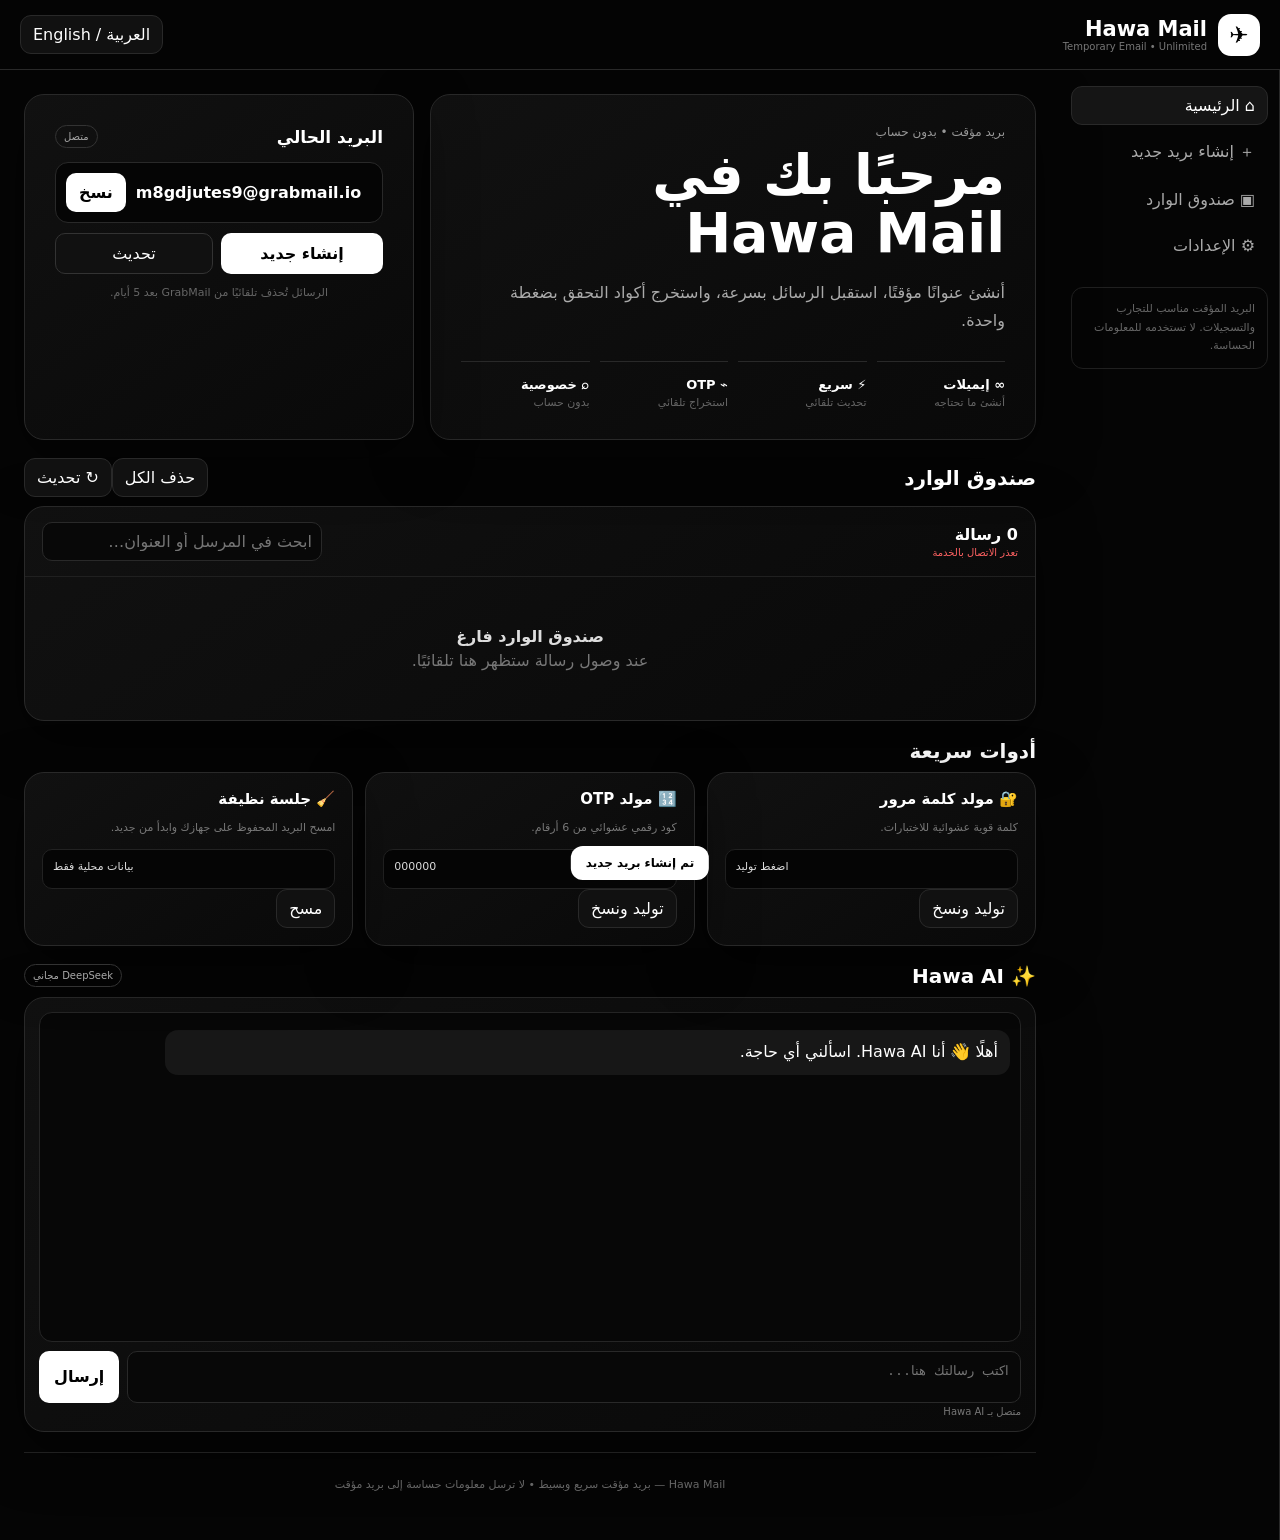
==== commit 951ef0d0: "Add files via upload" ====
--- a/index.html
+++ b/index.html
@@ -1,10 +1,59 @@
-<!doctype html><html lang="ar" dir="rtl"><head><meta charset="utf-8"><meta name="viewport" content="width=device-width,initial-scale=1"><title>Hawa Mail</title><style>
-body{margin:0;background:#050505;color:#fff;font-family:Arial;padding:20px}.box{max-width:700px;margin:auto;background:#111;border:1px solid #292929;border-radius:18px;padding:18px}input{width:70%;padding:14px;background:#080808;color:white;border:1px solid #333;border-radius:10px}button{padding:14px 18px;border:0;border-radius:10px;font-weight:bold}.chat{height:350px;overflow:auto;background:#080808;padding:12px;border-radius:12px;margin:12px 0}.m{padding:10px;margin:7px;border-radius:10px;white-space:pre-wrap}.u{background:white;color:black}.a{background:#191919}</style></head><body>
-<div class="box"><h1>✈️ Hawa Mail</h1><h2>✨ Hawa AI</h2><div id="chat" class="chat"><div class="m a">أهلاً 👋 أنا Hawa AI. اسألني أي حاجة.</div></div><input id="i" placeholder="اكتب رسالتك..."><button onclick="send()">إرسال</button><p id="s">متصل</p></div>
+<!doctype html><html lang="ar" dir="rtl"><head><meta charset="utf-8"><meta name="viewport" content="width=device-width,initial-scale=1"><meta name="theme-color" content="#000"><title>Hawa Mail — بريد مؤقت</title><style>
+:root{--bg:#050505;--p:#0d0d0d;--p2:#131313;--l:#292929;--t:#fff;--m:#999;--danger:#ff6262;--ok:#80e0a0}*{box-sizing:border-box}body{margin:0;background:var(--bg);color:var(--t);font-family:system-ui,-apple-system,Segoe UI,Tahoma,Arial,sans-serif}button,input{font:inherit}button{cursor:pointer} .top{height:70px;border-bottom:1px solid var(--l);display:flex;align-items:center;justify-content:space-between;padding:0 20px;position:sticky;top:0;background:#050505eF;backdrop-filter:blur(12px);z-index:10}.brand{display:flex;align-items:center;gap:11px}.logo{width:42px;height:42px;background:#fff;color:#000;border-radius:13px;display:grid;place-items:center;font-size:23px}.brand b{font-size:21px}.brand small{display:block;color:#777;font-size:10px}.top button,.nav button,.small{border:1px solid #292929;background:#111;color:#fff;border-radius:11px;padding:9px 12px}.layout{display:grid;grid-template-columns:220px 1fr}.side{border-left:0;border-right:1px solid var(--l);padding:16px 11px}.nav{display:grid;gap:7px;position:sticky;top:86px}.nav button{text-align:right;background:transparent;border-color:transparent;color:#aaa}.nav button.active,.nav button:hover{background:#151515;color:#fff;border-color:#292929}.side p{font-size:11px;color:#666;line-height:1.7;border:1px solid #202020;border-radius:12px;padding:12px;margin-top:22px}main{max-width:1450px;width:100%;margin:auto;padding:24px}.hero{display:grid;grid-template-columns:1fr 390px;gap:16px}.card{background:linear-gradient(145deg,#111,#090909);border:1px solid var(--l);border-radius:20px;box-shadow:0 18px 55px #0008}.hero .card{padding:30px}.eyebrow{color:#999;font-size:12px}.hero h1{font-size:clamp(32px,5vw,55px);line-height:1.05;margin:8px 0 12px}.hero p{color:#aaa;line-height:1.8}.features{display:grid;grid-template-columns:repeat(4,1fr);gap:10px;margin-top:25px}.feature{border-top:1px solid #292929;padding-top:12px}.feature b{font-size:13px}.feature span{display:block;color:#666;font-size:11px;margin-top:3px}.mail{padding:20px}.row{display:flex;align-items:center;justify-content:space-between;gap:10px}.row h2{font-size:17px;margin:0}.pill{font-size:10px;color:#aaa;border:1px solid #333;padding:5px 8px;border-radius:999px}.address{display:flex;gap:8px;margin-top:14px;background:#050505;border:1px solid #292929;border-radius:13px;padding:10px}.address input{min-width:0;flex:1;background:transparent;border:0;outline:0;color:#fff;direction:ltr;text-align:left;font-weight:800}.copy,.primary{background:#fff;color:#000;border:0;border-radius:10px;font-weight:900;padding:10px 13px}.actions{display:flex;gap:8px;margin-top:10px}.actions>*{flex:1}.ghost{background:#111;color:#fff;border:1px solid #333;border-radius:10px;padding:10px}.timer{text-align:center;color:#666;font-size:11px;margin-top:12px}.section{margin-top:18px}.head{display:flex;justify-content:space-between;align-items:center;margin-bottom:9px}.head h2{font-size:20px;margin:0}.inbox{overflow:hidden}.inboxhead{padding:15px 17px;border-bottom:1px solid #202020;display:flex;justify-content:space-between;gap:12px;align-items:center}.inboxhead h3{margin:0;font-size:16px}.status{font-size:10px;color:#777;margin-top:3px}.ok{color:var(--ok)}.err{color:var(--danger)}.search{width:280px;background:#080808;color:#fff;border:1px solid #292929;border-radius:10px;padding:9px;outline:0}.msg{width:100%;display:grid;grid-template-columns:40px 1fr auto;gap:12px;align-items:center;background:transparent;color:#fff;border:0;border-bottom:1px solid #181818;text-align:right;padding:14px 17px}.msg:hover{background:#101010}.avatar{width:38px;height:38px;border-radius:11px;background:#fff;color:#000;display:grid;place-items:center;font-weight:900}.msg b,.msg span{display:block;white-space:nowrap;overflow:hidden;text-overflow:ellipsis}.msg .sub{color:#777;font-size:11px;margin-top:3px}.date{color:#777;font-size:10px;direction:ltr}.empty{text-align:center;color:#777;padding:50px 15px}.empty b{display:block;color:#ddd;margin-bottom:5px}.tools{display:grid;grid-template-columns:repeat(3,1fr);gap:12px}.tool{padding:17px}.tool h3{margin:0 0 7px;font-size:15px}.tool p{color:#777;font-size:11px;line-height:1.7}.out{background:#050505;border:1px solid #222;border-radius:10px;padding:10px;min-height:40px;direction:ltr;word-break:break-all;font-size:11px;color:#ddd}.footer{text-align:center;color:#666;border-top:1px solid #202020;padding:25px;margin-top:20px;font-size:11px}.toast{position:fixed;bottom:20px;left:50%;transform:translate(-50%,20px);opacity:0;background:#fff;color:#000;border-radius:12px;padding:10px 15px;font-size:12px;font-weight:800;transition:.2s;z-index:50}.toast.on{opacity:1;transform:translate(-50%,0)}.modal{display:none;position:fixed;inset:0;background:#000c;backdrop-filter:blur(6px);z-index:30;align-items:center;justify-content:center;padding:15px}.modal.on{display:flex}.modalbox{width:min(820px,100%);max-height:88vh;overflow:auto;background:#0c0c0c;border:1px solid #292929;border-radius:18px;padding:20px}.close{background:#111;color:#fff;border:1px solid #333;border-radius:10px;width:38px;height:38px}.body{background:#050505;border:1px solid #222;border-radius:12px;padding:15px;white-space:pre-wrap;overflow-wrap:anywhere;line-height:1.8;color:#ddd}.code{display:flex;justify-content:space-between;align-items:center;background:#fff;color:#000;border-radius:12px;padding:12px;margin:12px 0;font-size:24px;font-weight:950;direction:ltr}.settings{display:none}.setting{display:flex;justify-content:space-between;align-items:center;border:1px solid #222;border-radius:12px;padding:14px;margin-bottom:9px}.switch{width:46px;height:26px;border:0;border-radius:99px;background:#333;padding:2px}.switch i{display:block;width:22px;height:22px;background:#fff;border-radius:50%;transition:.2s}.switch.on{background:#fff}.switch.on i{background:#000;transform:translateX(-20px)}
+@media(max-width:1000px){.hero{grid-template-columns:1fr}.tools{grid-template-columns:1fr 1fr}}@media(max-width:720px){.layout{display:block}.side{border-right:0;border-bottom:1px solid #222;overflow:auto;padding:7px}.nav{display:flex;position:static}.nav button{white-space:nowrap}.side p{display:none}main{padding:12px}.hero .card{padding:21px}.features{grid-template-columns:1fr 1fr}.inboxhead{display:block}.search{width:100%;margin-top:10px}.msg{grid-template-columns:36px 1fr}.date{grid-column:2;text-align:right}.tools{grid-template-columns:1fr}.brand small{display:none}}
+
+.aiwrap{margin-top:18px}.aichat{height:330px;overflow:auto;background:#070707;border:1px solid #252525;border-radius:13px;padding:10px}.aimsg{max-width:88%;padding:10px 12px;border-radius:13px;margin:7px 0;white-space:pre-wrap;line-height:1.55}.aiuser{background:#fff;color:#000;margin-right:auto}.aiassistant{background:#171717;color:#fff;margin-left:auto}.airow{display:flex;gap:8px;margin-top:9px}.aiinput{flex:1;background:#080808;color:#fff;border:1px solid #292929;border-radius:10px;padding:11px;resize:none;height:52px}.aibtn{background:#fff;color:#000;border:0;border-radius:10px;padding:0 15px;font-weight:900}
+</style></head><body>
+<header class="top"><div class="brand"><div class="logo">✈</div><div><b>Hawa Mail</b><small>Temporary Email • Unlimited</small></div></div><div><button id="lang">العربية / English</button></div></header>
+<div class="layout"><aside class="side"><nav class="nav"><button class="active" data-go="home">⌂ الرئيسية</button><button data-go="new">＋ إنشاء بريد جديد</button><button data-go="inbox">▣ صندوق الوارد <span id="navCount"></span></button><button data-go="settings">⚙ الإعدادات</button></nav><p>البريد المؤقت مناسب للتجارب والتسجيلات. لا تستخدمه للمعلومات الحساسة.</p></aside>
+<main><section id="home"><div class="hero"><div class="card"><div class="eyebrow">بريد مؤقت • بدون حساب</div><h1>مرحبًا بك في<br>Hawa Mail</h1><p>أنشئ عنوانًا مؤقتًا، استقبل الرسائل بسرعة، واستخرج أكواد التحقق بضغطة واحدة.</p><div class="features"><div class="feature"><b>∞ إيميلات</b><span>أنشئ ما تحتاجه</span></div><div class="feature"><b>⚡ سريع</b><span>تحديث تلقائي</span></div><div class="feature"><b>⌁ OTP</b><span>استخراج تلقائي</span></div><div class="feature"><b>⌕ خصوصية</b><span>بدون حساب</span></div></div></div><div class="card mail" id="new"><div class="row"><h2>البريد الحالي</h2><span class="pill" id="api">متصل</span></div><div class="address"><input id="address" readonly value="جاري الإنشاء…"><button class="copy" id="copy">نسخ</button></div><div class="actions"><button class="primary" id="newMail">إنشاء جديد</button><button class="ghost" id="refresh">تحديث</button></div><div class="timer">الرسائل تُحذف تلقائيًا من GrabMail بعد 5 أيام.</div></div></div></section>
+<section class="section" id="inbox"><div class="head"><h2>صندوق الوارد</h2><div><button class="small" id="delAll">حذف الكل</button><button class="small" id="ref2">↻ تحديث</button></div></div><div class="card inbox"><div class="inboxhead"><div><h3><span id="count">0</span> رسالة</h3><div id="status" class="status">جاهز</div></div><input id="search" class="search" placeholder="ابحث في المرسل أو العنوان…"></div><div id="list"></div></div></section>
+<section class="section"><div class="head"><h2>أدوات سريعة</h2></div><div class="tools"><div class="card tool"><h3>🔐 مولد كلمة مرور</h3><p>كلمة قوية عشوائية للاختبارات.</p><div class="out" id="pass">اضغط توليد</div><button class="small" id="genPass">توليد ونسخ</button></div><div class="card tool"><h3>🔢 مولد OTP</h3><p>كود رقمي عشوائي من 6 أرقام.</p><div class="out" id="otp">000000</div><button class="small" id="genOtp">توليد ونسخ</button></div><div class="card tool"><h3>🧹 جلسة نظيفة</h3><p>امسح البريد المحفوظ على جهازك وابدأ من جديد.</p><div class="out">بيانات محلية فقط</div><button class="small" id="clear">مسح</button></div></div></section>
+
+<section class="section aiwrap" id="hawaAI"><div class="head"><h2>✨ Hawa AI</h2><span class="pill">DeepSeek مجاني</span></div>
+<div class="card" style="padding:14px">
+<div id="aiChat" class="aichat"><div class="aimsg aiassistant">أهلًا 👋 أنا Hawa AI. اسألني أي حاجة.</div></div>
+<div class="airow"><textarea id="aiInput" class="aiinput" placeholder="اكتب رسالتك هنا..."></textarea><button id="aiSend" class="aibtn">إرسال</button></div>
+<div id="aiStatus" class="status">متصل بـ Hawa AI</div>
+</div></section>
+<section class="section settings" id="settings"><div class="head"><h2>الإعدادات</h2></div><div class="card" style="padding:14px"><div class="setting"><div><b>التحديث التلقائي</b><br><small style="color:#777">فحص مرة كل ثانية، وهو الحد الموصى به من API.</small></div><button class="switch on" id="auto"><i></i></button></div><div class="setting"><div><b>إشعارات المتصفح</b><br><small style="color:#777">اختيارية عند وصول رسالة جديدة.</small></div><button class="switch" id="notify"><i></i></button></div><div class="setting"><div><b>حفظ البريد الحالي</b><br><small style="color:#777">محليًا على جهازك فقط.</small></div><button class="switch on" id="save"><i></i></button></div></div></section><footer class="footer">Hawa Mail — بريد مؤقت سريع وبسيط • لا ترسل معلومات حساسة إلى بريد مؤقت</footer></main></div>
+<div class="modal" id="modal"><div class="modalbox"><div class="row"><div><h2 id="subject" style="margin:0">الرسالة</h2><div id="meta" style="color:#777;font-size:11px;margin:8px 0 12px"></div></div><button class="close" id="close">×</button></div><div id="codebox"></div><div class="body" id="body">جاري التحميل…</div><div class="actions"><button class="primary" id="copyCode">نسخ الكود</button><button class="ghost" id="del">حذف الرسالة</button></div></div></div><div class="toast" id="toast"></div>
 <script>
-const API="https://hawa-ai.nsrhkym17.workers.dev/chat";let msgs=[];
-function add(t,c){let x=document.createElement("div");x.className="m "+c;x.textContent=t;chat.appendChild(x);chat.scrollTop=chat.scrollHeight}
-async function send(){let t=i.value.trim();if(!t)return;i.value="";add(t,"u");msgs.push({role:"user",content:t});s.textContent="جاري الرد...";
-try{let r=await fetch(API,{method:"POST",headers:{"Content-Type":"application/json"},body:JSON.stringify({messages:msgs})});let d=await r.json();if(!r.ok||!d.ok)throw Error(d.details||d.error||"خطأ");msgs.push({role:"assistant",content:d.reply});add(d.reply,"a");s.textContent="متصل"}catch(e){add("حصل خطأ: "+e.message,"a");s.textContent="خطأ في الاتصال"}}
-i.addEventListener("keydown",e=>{if(e.key==="Enter")send()});
-</script></body></html>+const API='https://grabmail.io/api/v1',KEY='hawa_mail_address_v5';let address='',messages=[],current=null,timer=null,auto=true,notify=false,save=true,loading=false;
+const $=x=>document.getElementById(x), esc=x=>String(x??'').replace(/[&<>"']/g,c=>({'&':'&amp;','<':'&lt;','>':'&gt;','"':'&quot;',"'":'&#039;'}[c]));
+function toast(x){$('toast').textContent=x;$('toast').classList.add('on');clearTimeout(toast.t);toast.t=setTimeout(()=>$('toast').classList.remove('on'),1800)}
+function status(x,c=''){$('status').textContent=x;$('status').className='status '+c}
+function randomName(){let a='abcdefghjkmnpqrstuvwxyz23456789',s='';for(let i=0;i<10;i++)s+=a[Math.floor(Math.random()*a.length)];return s}
+function code(text){let m=String(text||'').match(/(?:^|[^0-9])([0-9]{4,8})(?![0-9])/);return m?m[1]:''}
+function dt(x){try{return new Date(x).toLocaleString('ar-EG',{dateStyle:'short',timeStyle:'short'})}catch{return x||''}}
+async function clip(x){try{await navigator.clipboard.writeText(x)}catch{let t=document.createElement('textarea');t.value=x;document.body.appendChild(t);t.select();document.execCommand('copy');t.remove()}toast('تم النسخ')}
+async function api(url,opt={}){let r=await fetch(url,{...opt,headers:{Accept:'application/json',...(opt.headers||{})}}),d=null;try{d=await r.json()}catch{}if(!r.ok){let e=new Error(d?.message||'تعذر الاتصال بالخدمة');e.status=r.status;throw e}return d}
+async function create(){address=randomName()+'@grabmail.io';$('address').value=address;messages=[];render();if(save)localStorage.setItem(KEY,address);toast('تم إنشاء بريد جديد');await refresh(true)}
+async function refresh(silent=false){if(!address||loading)return;loading=true;if(!silent)status('جاري التحديث…');try{let old=new Set(messages.map(x=>x.id)),d=await api(API+'/mailbox?address='+encodeURIComponent(address)+'&limit=200');messages=Array.isArray(d.messages)?d.messages:[];render();let fresh=messages.filter(x=>!old.has(x.id));if(fresh.length&&old.size){toast('وصلت '+fresh.length+' رسالة');if(notify&&'Notification'in window&&Notification.permission==='granted')new Notification('Hawa Mail',{body:fresh[0].subject||'رسالة جديدة'})}status('آخر تحديث: '+new Date().toLocaleTimeString('ar-EG'),'ok')}catch(e){status(e.status===429?'تم الوصول لحد الطلبات، انتظر قليلًا':'تعذر الاتصال بالخدمة','err');if(!silent)toast(e.message)}finally{loading=false}}
+function render(){let q=$('search').value.toLowerCase().trim(),a=messages.filter(x=>((x.from||'')+' '+(x.subject||'')).toLowerCase().includes(q));$('count').textContent=messages.length;$('navCount').textContent=messages.length?' '+messages.length:'';if(!a.length){$('list').innerHTML='<div class="empty"><b>'+(messages.length?'لا توجد نتائج':'صندوق الوارد فارغ')+'</b><span>'+(messages.length?'جرّب بحثًا آخر.':'عند وصول رسالة ستظهر هنا تلقائيًا.')+'</span></div>';return}$('list').innerHTML=a.map(m=>`<button class="msg" data-id="${esc(m.id)}"><span class="avatar">${esc((m.from||'?').trim().charAt(0).toUpperCase())}</span><span><b>${esc(m.subject||'(بدون عنوان)')}</b><span class="sub">${esc(m.from||'مرسل غير معروف')}</span></span><span class="date">${esc(dt(m.date))}</span></button>`).join('');document.querySelectorAll('.msg').forEach(x=>x.onclick=()=>open(x.dataset.id))}
+async function open(id){let meta=messages.find(x=>x.id===id);if(!meta)return;current=meta;$('subject').textContent=meta.subject||'(بدون عنوان)';$('meta').textContent='من: '+(meta.from||'—')+' • '+dt(meta.date);$('body').textContent='جاري تحميل الرسالة…';$('codebox').innerHTML='';$('modal').classList.add('on');try{let m=await api(API+'/message/'+encodeURIComponent(id)+'?mailbox='+encodeURIComponent(address));current={...meta,...m};let c=code((m.text||'')+' '+(m.subject||''));$('codebox').innerHTML=c?`<div class="code"><b>${esc(c)}</b><button class="copy" id="cc">نسخ</button></div>`:'';$('body').textContent=m.text||'لا يوجد محتوى نصي.';if($('cc'))$('cc').onclick=()=>clip(c)}catch(e){$('body').textContent=e.message}}
+async function del(){if(!current)return;try{await api(API+'/message/'+encodeURIComponent(current.id)+'?mailbox='+encodeURIComponent(address),{method:'DELETE'});messages=messages.filter(x=>x.id!==current.id);$('modal').classList.remove('on');render();toast('تم حذف الرسالة')}catch(e){toast(e.message)}}
+async function delAll(){for(const m of [...messages]){try{await api(API+'/message/'+encodeURIComponent(m.id)+'?mailbox='+encodeURIComponent(address),{method:'DELETE'})}catch{}}messages=[];render();toast('تم حذف الرسائل')}
+function autoStart(){clearInterval(timer);if(auto)timer=setInterval(()=>refresh(true),1000)}
+$('copy').onclick=()=>clip(address);$('newMail').onclick=create;$('refresh').onclick=()=>refresh();$('ref2').onclick=()=>refresh();$('delAll').onclick=delAll;$('search').oninput=render;$('close').onclick=()=>$('modal').classList.remove('on');$('del').onclick=del;$('modal').onclick=e=>{if(e.target===$('modal'))$('modal').classList.remove('on')};$('copyCode').onclick=()=>current&&clip(code((current.text||'')+' '+(current.subject||'')));
+$('genOtp').onclick=()=>{let x=String(Math.floor(100000+Math.random()*900000));$('otp').textContent=x;clip(x)};$('genPass').onclick=()=>{let a='ABCDEFGHJKLMNPQRSTUVWXYZabcdefghijkmnopqrstuvwxyz23456789!@#$%',x='';for(let i=0;i<18;i++)x+=a[Math.floor(Math.random()*a.length)];$('pass').textContent=x;clip(x)};$('clear').onclick=()=>{localStorage.removeItem(KEY);create()};
+$('auto').onclick=()=>{auto=!auto;$('auto').classList.toggle('on',auto);autoStart()};$('save').onclick=()=>{save=!save;$('save').classList.toggle('on',save);if(save&&address)localStorage.setItem(KEY,address);else localStorage.removeItem(KEY)};$('notify').onclick=async()=>{notify=!notify;$('notify').classList.toggle('on',notify);if(notify&&'Notification'in window&&Notification.permission==='default')await Notification.requestPermission()};$('lang').onclick=()=>toast('العربية مفعلة — English قريبًا');
+document.querySelectorAll('[data-go]').forEach(b=>b.onclick=()=>{document.querySelectorAll('[data-go]').forEach(x=>x.classList.remove('active'));b.classList.add('active');let n=b.dataset.go;if(n==='settings'){$('settings').style.display='block';$('settings').scrollIntoView({behavior:'smooth'})}else{$('settings').style.display='none';if(n==='new')$('new').scrollIntoView({behavior:'smooth'});else if(n==='inbox')$('inbox').scrollIntoView({behavior:'smooth'});else window.scrollTo({top:0,behavior:'smooth'})}});
+(async()=>{let s=localStorage.getItem(KEY);if(s){address=s;$('address').value=s;await refresh(true)}else await create();autoStart()})();
+
+const AI_WORKER='https://hawa-ai.nsrhkym17.workers.dev/chat';
+let aiHistory=[];
+function aiAdd(text,who){let d=document.createElement('div');d.className='aimsg '+(who==='user'?'aiuser':'aiassistant');d.textContent=text;$('aiChat').appendChild(d);d.scrollIntoView({behavior:'smooth'});}
+async function aiSend(){
+ let inp=$('aiInput'),text=inp.value.trim();if(!text)return;
+ inp.value='';aiAdd(text,'user');aiHistory.push({role:'user',content:text});$('aiSend').disabled=true;$('aiStatus').textContent='⏳ Hawa AI يفكر…';
+ try{
+  let r=await fetch(AI_WORKER+'/chat',{method:'POST',headers:{'Content-Type':'application/json'},body:JSON.stringify({messages:aiHistory.slice(-12)})});
+  let d=await r.json();if(!r.ok)throw new Error(d.error||'تعذر الاتصال بـ Hawa AI');
+  let ans=d.answer||d.reply||d?.choices?.[0]?.message?.content||'لم يصل رد.';aiAdd(ans,'assistant');aiHistory.push({role:'assistant',content:ans});$('aiStatus').textContent='متصل بـ Hawa AI';
+ }catch(e){aiAdd('❌ '+e.message,'assistant');$('aiStatus').textContent='حدث خطأ في الاتصال'}
+ $('aiSend').disabled=false;inp.focus();
+}
+$('aiSend').onclick=aiSend;
+$('aiInput').addEventListener('keydown',e=>{if(e.key==='Enter'&&!e.shiftKey){e.preventDefault();aiSend()}});
+</script></body></html>
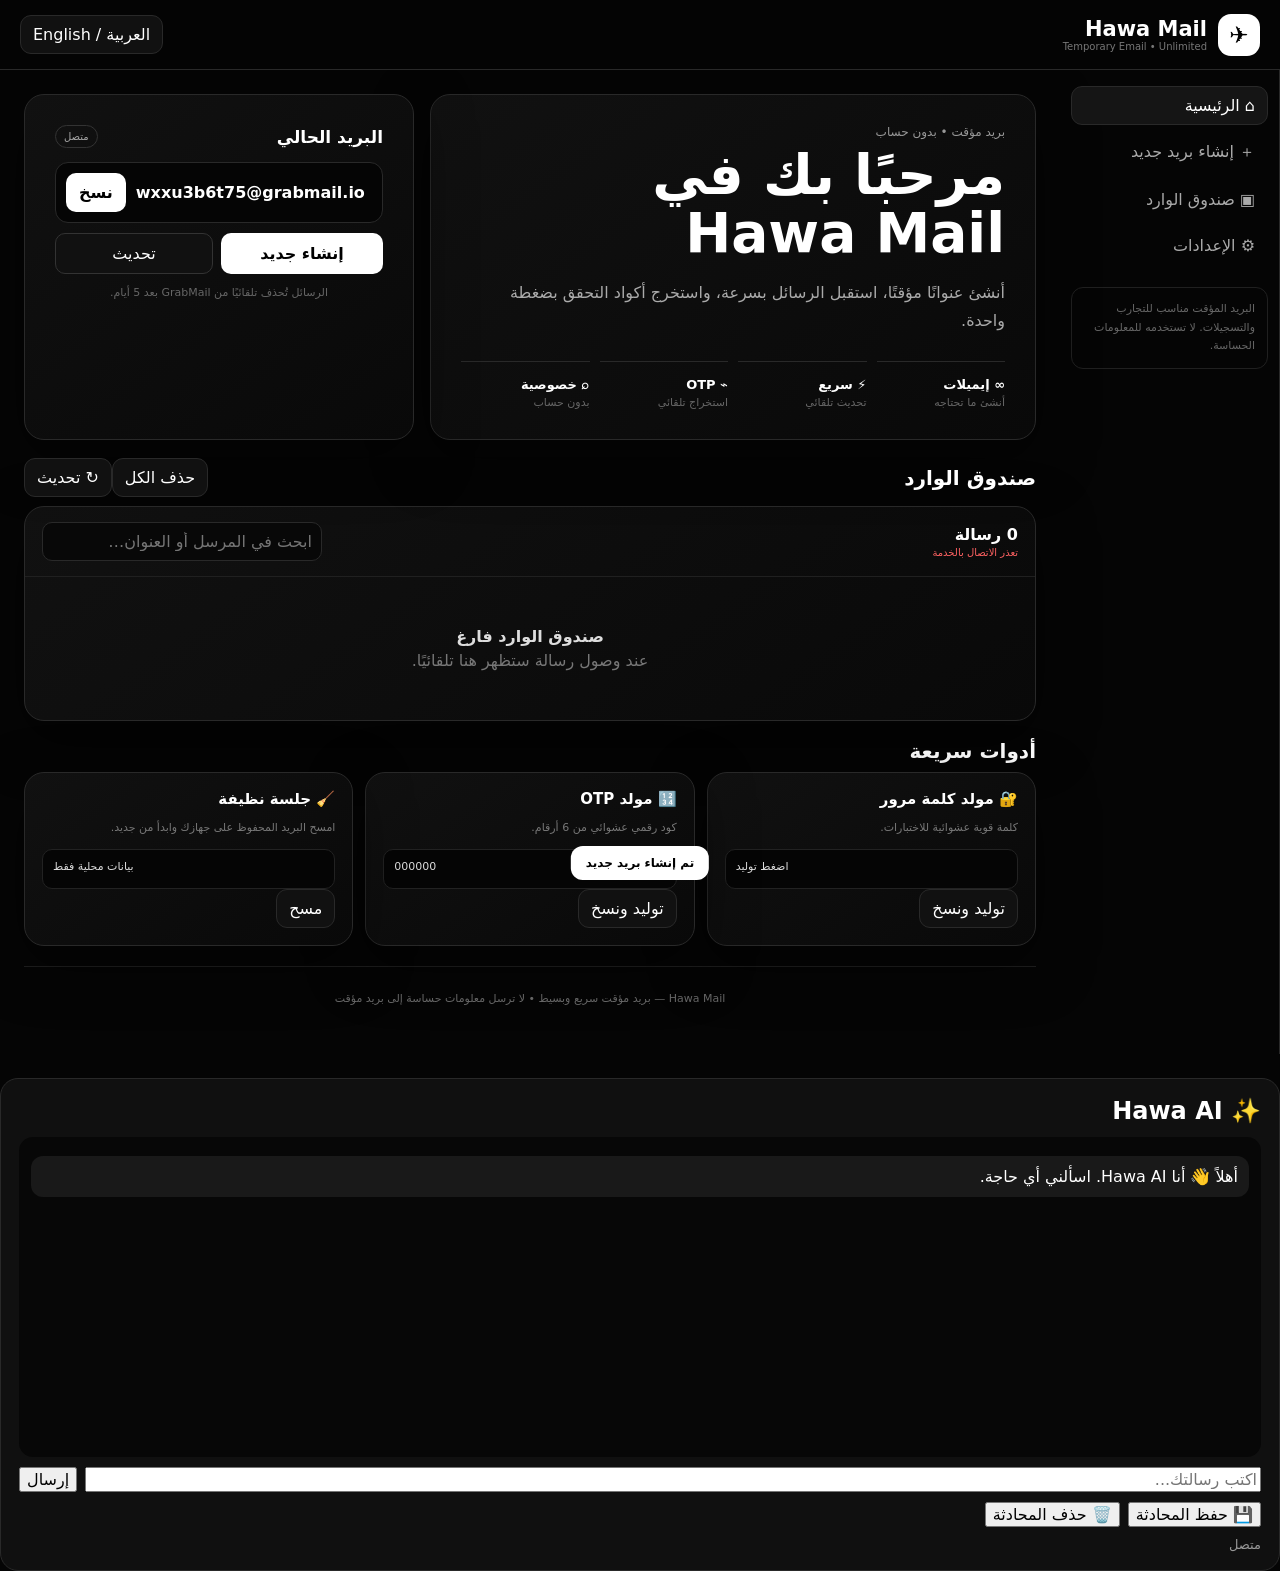
==== commit c18bb31a: "Add files via upload" ====
--- a/index.html
+++ b/index.html
@@ -1,21 +1,12 @@
 <!doctype html><html lang="ar" dir="rtl"><head><meta charset="utf-8"><meta name="viewport" content="width=device-width,initial-scale=1"><meta name="theme-color" content="#000"><title>Hawa Mail — بريد مؤقت</title><style>
 :root{--bg:#050505;--p:#0d0d0d;--p2:#131313;--l:#292929;--t:#fff;--m:#999;--danger:#ff6262;--ok:#80e0a0}*{box-sizing:border-box}body{margin:0;background:var(--bg);color:var(--t);font-family:system-ui,-apple-system,Segoe UI,Tahoma,Arial,sans-serif}button,input{font:inherit}button{cursor:pointer} .top{height:70px;border-bottom:1px solid var(--l);display:flex;align-items:center;justify-content:space-between;padding:0 20px;position:sticky;top:0;background:#050505eF;backdrop-filter:blur(12px);z-index:10}.brand{display:flex;align-items:center;gap:11px}.logo{width:42px;height:42px;background:#fff;color:#000;border-radius:13px;display:grid;place-items:center;font-size:23px}.brand b{font-size:21px}.brand small{display:block;color:#777;font-size:10px}.top button,.nav button,.small{border:1px solid #292929;background:#111;color:#fff;border-radius:11px;padding:9px 12px}.layout{display:grid;grid-template-columns:220px 1fr}.side{border-left:0;border-right:1px solid var(--l);padding:16px 11px}.nav{display:grid;gap:7px;position:sticky;top:86px}.nav button{text-align:right;background:transparent;border-color:transparent;color:#aaa}.nav button.active,.nav button:hover{background:#151515;color:#fff;border-color:#292929}.side p{font-size:11px;color:#666;line-height:1.7;border:1px solid #202020;border-radius:12px;padding:12px;margin-top:22px}main{max-width:1450px;width:100%;margin:auto;padding:24px}.hero{display:grid;grid-template-columns:1fr 390px;gap:16px}.card{background:linear-gradient(145deg,#111,#090909);border:1px solid var(--l);border-radius:20px;box-shadow:0 18px 55px #0008}.hero .card{padding:30px}.eyebrow{color:#999;font-size:12px}.hero h1{font-size:clamp(32px,5vw,55px);line-height:1.05;margin:8px 0 12px}.hero p{color:#aaa;line-height:1.8}.features{display:grid;grid-template-columns:repeat(4,1fr);gap:10px;margin-top:25px}.feature{border-top:1px solid #292929;padding-top:12px}.feature b{font-size:13px}.feature span{display:block;color:#666;font-size:11px;margin-top:3px}.mail{padding:20px}.row{display:flex;align-items:center;justify-content:space-between;gap:10px}.row h2{font-size:17px;margin:0}.pill{font-size:10px;color:#aaa;border:1px solid #333;padding:5px 8px;border-radius:999px}.address{display:flex;gap:8px;margin-top:14px;background:#050505;border:1px solid #292929;border-radius:13px;padding:10px}.address input{min-width:0;flex:1;background:transparent;border:0;outline:0;color:#fff;direction:ltr;text-align:left;font-weight:800}.copy,.primary{background:#fff;color:#000;border:0;border-radius:10px;font-weight:900;padding:10px 13px}.actions{display:flex;gap:8px;margin-top:10px}.actions>*{flex:1}.ghost{background:#111;color:#fff;border:1px solid #333;border-radius:10px;padding:10px}.timer{text-align:center;color:#666;font-size:11px;margin-top:12px}.section{margin-top:18px}.head{display:flex;justify-content:space-between;align-items:center;margin-bottom:9px}.head h2{font-size:20px;margin:0}.inbox{overflow:hidden}.inboxhead{padding:15px 17px;border-bottom:1px solid #202020;display:flex;justify-content:space-between;gap:12px;align-items:center}.inboxhead h3{margin:0;font-size:16px}.status{font-size:10px;color:#777;margin-top:3px}.ok{color:var(--ok)}.err{color:var(--danger)}.search{width:280px;background:#080808;color:#fff;border:1px solid #292929;border-radius:10px;padding:9px;outline:0}.msg{width:100%;display:grid;grid-template-columns:40px 1fr auto;gap:12px;align-items:center;background:transparent;color:#fff;border:0;border-bottom:1px solid #181818;text-align:right;padding:14px 17px}.msg:hover{background:#101010}.avatar{width:38px;height:38px;border-radius:11px;background:#fff;color:#000;display:grid;place-items:center;font-weight:900}.msg b,.msg span{display:block;white-space:nowrap;overflow:hidden;text-overflow:ellipsis}.msg .sub{color:#777;font-size:11px;margin-top:3px}.date{color:#777;font-size:10px;direction:ltr}.empty{text-align:center;color:#777;padding:50px 15px}.empty b{display:block;color:#ddd;margin-bottom:5px}.tools{display:grid;grid-template-columns:repeat(3,1fr);gap:12px}.tool{padding:17px}.tool h3{margin:0 0 7px;font-size:15px}.tool p{color:#777;font-size:11px;line-height:1.7}.out{background:#050505;border:1px solid #222;border-radius:10px;padding:10px;min-height:40px;direction:ltr;word-break:break-all;font-size:11px;color:#ddd}.footer{text-align:center;color:#666;border-top:1px solid #202020;padding:25px;margin-top:20px;font-size:11px}.toast{position:fixed;bottom:20px;left:50%;transform:translate(-50%,20px);opacity:0;background:#fff;color:#000;border-radius:12px;padding:10px 15px;font-size:12px;font-weight:800;transition:.2s;z-index:50}.toast.on{opacity:1;transform:translate(-50%,0)}.modal{display:none;position:fixed;inset:0;background:#000c;backdrop-filter:blur(6px);z-index:30;align-items:center;justify-content:center;padding:15px}.modal.on{display:flex}.modalbox{width:min(820px,100%);max-height:88vh;overflow:auto;background:#0c0c0c;border:1px solid #292929;border-radius:18px;padding:20px}.close{background:#111;color:#fff;border:1px solid #333;border-radius:10px;width:38px;height:38px}.body{background:#050505;border:1px solid #222;border-radius:12px;padding:15px;white-space:pre-wrap;overflow-wrap:anywhere;line-height:1.8;color:#ddd}.code{display:flex;justify-content:space-between;align-items:center;background:#fff;color:#000;border-radius:12px;padding:12px;margin:12px 0;font-size:24px;font-weight:950;direction:ltr}.settings{display:none}.setting{display:flex;justify-content:space-between;align-items:center;border:1px solid #222;border-radius:12px;padding:14px;margin-bottom:9px}.switch{width:46px;height:26px;border:0;border-radius:99px;background:#333;padding:2px}.switch i{display:block;width:22px;height:22px;background:#fff;border-radius:50%;transition:.2s}.switch.on{background:#fff}.switch.on i{background:#000;transform:translateX(-20px)}
 @media(max-width:1000px){.hero{grid-template-columns:1fr}.tools{grid-template-columns:1fr 1fr}}@media(max-width:720px){.layout{display:block}.side{border-right:0;border-bottom:1px solid #222;overflow:auto;padding:7px}.nav{display:flex;position:static}.nav button{white-space:nowrap}.side p{display:none}main{padding:12px}.hero .card{padding:21px}.features{grid-template-columns:1fr 1fr}.inboxhead{display:block}.search{width:100%;margin-top:10px}.msg{grid-template-columns:36px 1fr}.date{grid-column:2;text-align:right}.tools{grid-template-columns:1fr}.brand small{display:none}}
-
-.aiwrap{margin-top:18px}.aichat{height:330px;overflow:auto;background:#070707;border:1px solid #252525;border-radius:13px;padding:10px}.aimsg{max-width:88%;padding:10px 12px;border-radius:13px;margin:7px 0;white-space:pre-wrap;line-height:1.55}.aiuser{background:#fff;color:#000;margin-right:auto}.aiassistant{background:#171717;color:#fff;margin-left:auto}.airow{display:flex;gap:8px;margin-top:9px}.aiinput{flex:1;background:#080808;color:#fff;border:1px solid #292929;border-radius:10px;padding:11px;resize:none;height:52px}.aibtn{background:#fff;color:#000;border:0;border-radius:10px;padding:0 15px;font-weight:900}
 </style></head><body>
 <header class="top"><div class="brand"><div class="logo">✈</div><div><b>Hawa Mail</b><small>Temporary Email • Unlimited</small></div></div><div><button id="lang">العربية / English</button></div></header>
 <div class="layout"><aside class="side"><nav class="nav"><button class="active" data-go="home">⌂ الرئيسية</button><button data-go="new">＋ إنشاء بريد جديد</button><button data-go="inbox">▣ صندوق الوارد <span id="navCount"></span></button><button data-go="settings">⚙ الإعدادات</button></nav><p>البريد المؤقت مناسب للتجارب والتسجيلات. لا تستخدمه للمعلومات الحساسة.</p></aside>
 <main><section id="home"><div class="hero"><div class="card"><div class="eyebrow">بريد مؤقت • بدون حساب</div><h1>مرحبًا بك في<br>Hawa Mail</h1><p>أنشئ عنوانًا مؤقتًا، استقبل الرسائل بسرعة، واستخرج أكواد التحقق بضغطة واحدة.</p><div class="features"><div class="feature"><b>∞ إيميلات</b><span>أنشئ ما تحتاجه</span></div><div class="feature"><b>⚡ سريع</b><span>تحديث تلقائي</span></div><div class="feature"><b>⌁ OTP</b><span>استخراج تلقائي</span></div><div class="feature"><b>⌕ خصوصية</b><span>بدون حساب</span></div></div></div><div class="card mail" id="new"><div class="row"><h2>البريد الحالي</h2><span class="pill" id="api">متصل</span></div><div class="address"><input id="address" readonly value="جاري الإنشاء…"><button class="copy" id="copy">نسخ</button></div><div class="actions"><button class="primary" id="newMail">إنشاء جديد</button><button class="ghost" id="refresh">تحديث</button></div><div class="timer">الرسائل تُحذف تلقائيًا من GrabMail بعد 5 أيام.</div></div></div></section>
 <section class="section" id="inbox"><div class="head"><h2>صندوق الوارد</h2><div><button class="small" id="delAll">حذف الكل</button><button class="small" id="ref2">↻ تحديث</button></div></div><div class="card inbox"><div class="inboxhead"><div><h3><span id="count">0</span> رسالة</h3><div id="status" class="status">جاهز</div></div><input id="search" class="search" placeholder="ابحث في المرسل أو العنوان…"></div><div id="list"></div></div></section>
 <section class="section"><div class="head"><h2>أدوات سريعة</h2></div><div class="tools"><div class="card tool"><h3>🔐 مولد كلمة مرور</h3><p>كلمة قوية عشوائية للاختبارات.</p><div class="out" id="pass">اضغط توليد</div><button class="small" id="genPass">توليد ونسخ</button></div><div class="card tool"><h3>🔢 مولد OTP</h3><p>كود رقمي عشوائي من 6 أرقام.</p><div class="out" id="otp">000000</div><button class="small" id="genOtp">توليد ونسخ</button></div><div class="card tool"><h3>🧹 جلسة نظيفة</h3><p>امسح البريد المحفوظ على جهازك وابدأ من جديد.</p><div class="out">بيانات محلية فقط</div><button class="small" id="clear">مسح</button></div></div></section>
-
-<section class="section aiwrap" id="hawaAI"><div class="head"><h2>✨ Hawa AI</h2><span class="pill">DeepSeek مجاني</span></div>
-<div class="card" style="padding:14px">
-<div id="aiChat" class="aichat"><div class="aimsg aiassistant">أهلًا 👋 أنا Hawa AI. اسألني أي حاجة.</div></div>
-<div class="airow"><textarea id="aiInput" class="aiinput" placeholder="اكتب رسالتك هنا..."></textarea><button id="aiSend" class="aibtn">إرسال</button></div>
-<div id="aiStatus" class="status">متصل بـ Hawa AI</div>
-</div></section>
 <section class="section settings" id="settings"><div class="head"><h2>الإعدادات</h2></div><div class="card" style="padding:14px"><div class="setting"><div><b>التحديث التلقائي</b><br><small style="color:#777">فحص مرة كل ثانية، وهو الحد الموصى به من API.</small></div><button class="switch on" id="auto"><i></i></button></div><div class="setting"><div><b>إشعارات المتصفح</b><br><small style="color:#777">اختيارية عند وصول رسالة جديدة.</small></div><button class="switch" id="notify"><i></i></button></div><div class="setting"><div><b>حفظ البريد الحالي</b><br><small style="color:#777">محليًا على جهازك فقط.</small></div><button class="switch on" id="save"><i></i></button></div></div></section><footer class="footer">Hawa Mail — بريد مؤقت سريع وبسيط • لا ترسل معلومات حساسة إلى بريد مؤقت</footer></main></div>
 <div class="modal" id="modal"><div class="modalbox"><div class="row"><div><h2 id="subject" style="margin:0">الرسالة</h2><div id="meta" style="color:#777;font-size:11px;margin:8px 0 12px"></div></div><button class="close" id="close">×</button></div><div id="codebox"></div><div class="body" id="body">جاري التحميل…</div><div class="actions"><button class="primary" id="copyCode">نسخ الكود</button><button class="ghost" id="del">حذف الرسالة</button></div></div></div><div class="toast" id="toast"></div>
 <script>
@@ -40,20 +31,107 @@
 $('auto').onclick=()=>{auto=!auto;$('auto').classList.toggle('on',auto);autoStart()};$('save').onclick=()=>{save=!save;$('save').classList.toggle('on',save);if(save&&address)localStorage.setItem(KEY,address);else localStorage.removeItem(KEY)};$('notify').onclick=async()=>{notify=!notify;$('notify').classList.toggle('on',notify);if(notify&&'Notification'in window&&Notification.permission==='default')await Notification.requestPermission()};$('lang').onclick=()=>toast('العربية مفعلة — English قريبًا');
 document.querySelectorAll('[data-go]').forEach(b=>b.onclick=()=>{document.querySelectorAll('[data-go]').forEach(x=>x.classList.remove('active'));b.classList.add('active');let n=b.dataset.go;if(n==='settings'){$('settings').style.display='block';$('settings').scrollIntoView({behavior:'smooth'})}else{$('settings').style.display='none';if(n==='new')$('new').scrollIntoView({behavior:'smooth'});else if(n==='inbox')$('inbox').scrollIntoView({behavior:'smooth'});else window.scrollTo({top:0,behavior:'smooth'})}});
 (async()=>{let s=localStorage.getItem(KEY);if(s){address=s;$('address').value=s;await refresh(true)}else await create();autoStart()})();
+</script>
+<section id="hawa-ai-section" style="margin-top:24px;padding:18px;border:1px solid #292929;border-radius:18px;background:#101010">
+  <h2 style="margin:0 0 12px">✨ Hawa AI</h2>
+  <div id="hawa-ai-chat" style="height:320px;overflow:auto;background:#070707;border-radius:14px;padding:12px">
+    <div class="hawa-ai-msg ai" style="padding:11px;margin:7px 0;background:#191919;border-radius:12px;white-space:pre-wrap">أهلاً 👋 أنا Hawa AI. اسألني أي حاجة.</div>
+  </div>
+  <div style="display:flex;gap:8px;margin-top:10px">
+    <input id="hawa-ai-input" placeholder="اكتب رسالتك..." style="flex:1">
+    <button id="hawa-ai-send">إرسال</button>
+  </div>
+  <div style="display:flex;gap:8px;flex-wrap:wrap;margin-top:10px">
+    <button id="hawa-ai-save">💾 حفظ المحادثة</button>
+    <button id="hawa-ai-delete">🗑️ حذف المحادثة</button>
+  </div>
+  <div id="hawa-ai-status" style="margin-top:10px;color:#999;font-size:13px">متصل</div>
+</section>
 
-const AI_WORKER='https://hawa-ai.nsrhkym17.workers.dev/chat';
-let aiHistory=[];
-function aiAdd(text,who){let d=document.createElement('div');d.className='aimsg '+(who==='user'?'aiuser':'aiassistant');d.textContent=text;$('aiChat').appendChild(d);d.scrollIntoView({behavior:'smooth'});}
-async function aiSend(){
- let inp=$('aiInput'),text=inp.value.trim();if(!text)return;
- inp.value='';aiAdd(text,'user');aiHistory.push({role:'user',content:text});$('aiSend').disabled=true;$('aiStatus').textContent='⏳ Hawa AI يفكر…';
- try{
-  let r=await fetch(AI_WORKER+'/chat',{method:'POST',headers:{'Content-Type':'application/json'},body:JSON.stringify({messages:aiHistory.slice(-12)})});
-  let d=await r.json();if(!r.ok)throw new Error(d.error||'تعذر الاتصال بـ Hawa AI');
-  let ans=d.answer||d.reply||d?.choices?.[0]?.message?.content||'لم يصل رد.';aiAdd(ans,'assistant');aiHistory.push({role:'assistant',content:ans});$('aiStatus').textContent='متصل بـ Hawa AI';
- }catch(e){aiAdd('❌ '+e.message,'assistant');$('aiStatus').textContent='حدث خطأ في الاتصال'}
- $('aiSend').disabled=false;inp.focus();
-}
-$('aiSend').onclick=aiSend;
-$('aiInput').addEventListener('keydown',e=>{if(e.key==='Enter'&&!e.shiftKey){e.preventDefault();aiSend()}});
-</script></body></html>
+
+<script>
+(function(){
+  const API="https://hawa-ai.nsrhkym17.workers.dev/chat";
+  const KEY="hawa_ai_conversation_v1";
+  const chat=document.getElementById("hawa-ai-chat");
+  const input=document.getElementById("hawa-ai-input");
+  const send=document.getElementById("hawa-ai-send");
+  const save=document.getElementById("hawa-ai-save");
+  const del=document.getElementById("hawa-ai-delete");
+  const status=document.getElementById("hawa-ai-status");
+  let messages=[];
+
+  function add(text,type){
+    const d=document.createElement("div");
+    d.className="hawa-ai-msg "+type;
+    d.style.cssText="padding:11px;margin:7px 0;border-radius:12px;white-space:pre-wrap;";
+    if(type==="user"){d.style.background="#fff";d.style.color="#000";}
+    else {d.style.background="#191919";}
+    d.textContent=text;
+    chat.appendChild(d);
+    chat.scrollTop=chat.scrollHeight;
+  }
+
+  function renderSaved(){
+    try{
+      const saved=JSON.parse(localStorage.getItem(KEY)||"null");
+      if(!saved || !Array.isArray(saved)) return;
+      messages=saved;
+      chat.innerHTML="";
+      messages.forEach(m=>add(m.content,m.role==="user"?"user":"ai"));
+    }catch(e){}
+  }
+
+  async function ask(){
+    const t=input.value.trim();
+    if(!t)return;
+    input.value="";
+    add(t,"user");
+    messages.push({role:"user",content:t});
+    messages=messages.slice(-20);
+    status.textContent="Hawa AI بيكتب...";
+    send.disabled=true;
+    try{
+      const r=await fetch(API,{
+        method:"POST",
+        headers:{"Content-Type":"application/json"},
+        body:JSON.stringify({messages})
+      });
+      const d=await r.json();
+      if(!r.ok || !d.ok) throw new Error(d.details||d.error||"حدث خطأ");
+      const reply=d.reply||"لم يصل رد.";
+      messages.push({role:"assistant",content:reply});
+      messages=messages.slice(-20);
+      add(reply,"ai");
+      status.textContent="متصل";
+    }catch(e){
+      add("حصل خطأ في الاتصال: "+e.message,"ai");
+      status.textContent="حدث خطأ في الاتصال";
+    }finally{
+      send.disabled=false;
+      input.focus();
+    }
+  }
+
+  send.onclick=ask;
+  input.addEventListener("keydown",e=>{if(e.key==="Enter")ask();});
+
+  save.onclick=()=>{
+    localStorage.setItem(KEY,JSON.stringify(messages));
+    status.textContent="✅ تم حفظ المحادثة";
+    setTimeout(()=>status.textContent="متصل",1500);
+  };
+
+  del.onclick=()=>{
+    messages=[];
+    localStorage.removeItem(KEY);
+    chat.innerHTML='<div class="hawa-ai-msg ai" style="padding:11px;margin:7px 0;background:#191919;border-radius:12px;white-space:pre-wrap">أهلاً 👋 أنا Hawa AI. اسألني أي حاجة.</div>';
+    status.textContent="تم حذف المحادثة";
+    setTimeout(()=>status.textContent="متصل",1500);
+  };
+
+  renderSaved();
+})();
+</script>
+
+</body></html>
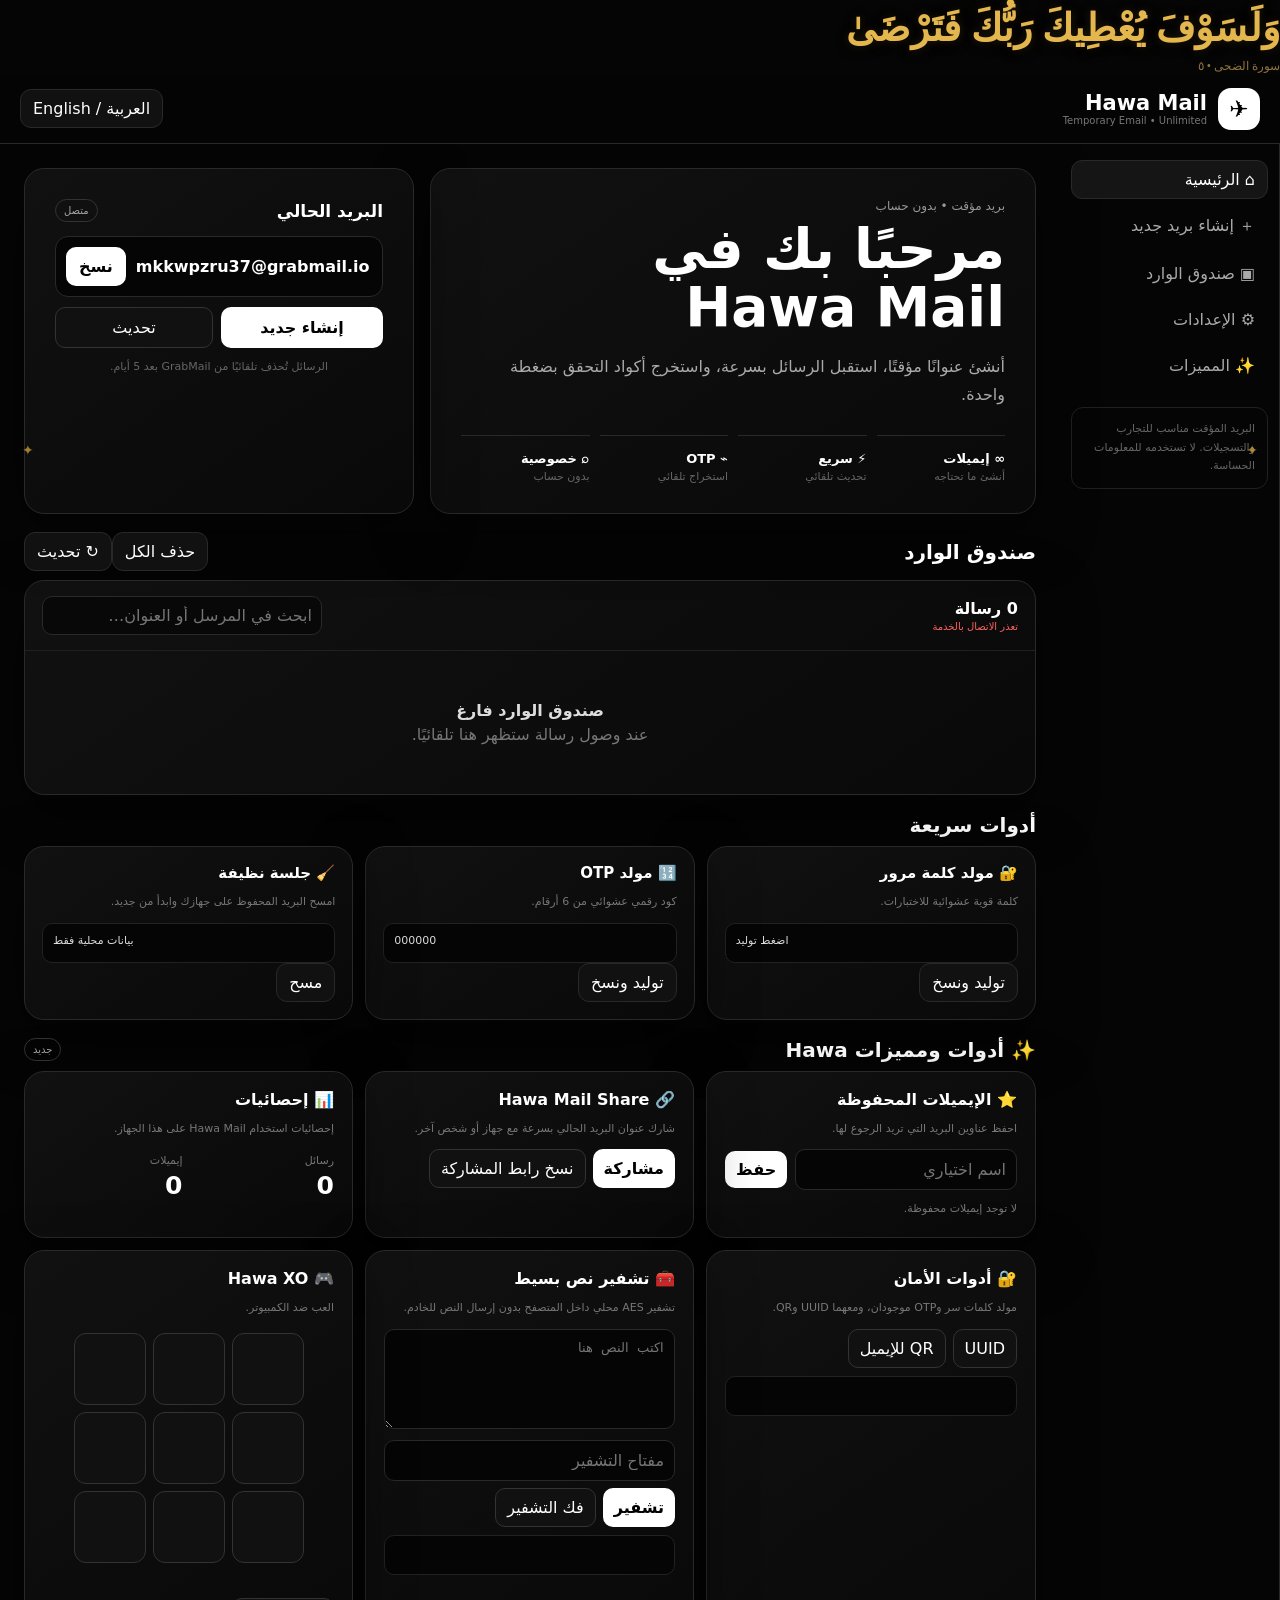
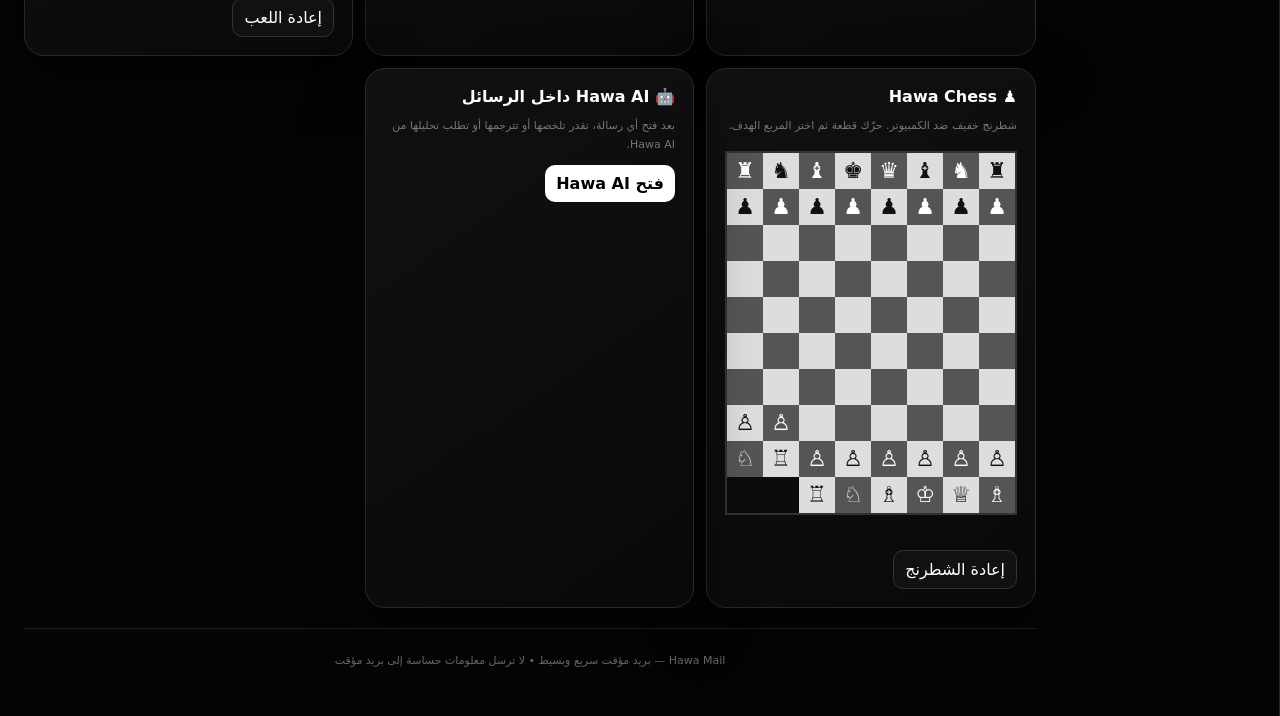
==== commit 5dcedf56: "Add files via upload" ====
--- a/index.html
+++ b/index.html
@@ -1,14 +1,43 @@
 <!doctype html><html lang="ar" dir="rtl"><head><meta charset="utf-8"><meta name="viewport" content="width=device-width,initial-scale=1"><meta name="theme-color" content="#000"><title>Hawa Mail — بريد مؤقت</title><style>
 :root{--bg:#050505;--p:#0d0d0d;--p2:#131313;--l:#292929;--t:#fff;--m:#999;--danger:#ff6262;--ok:#80e0a0}*{box-sizing:border-box}body{margin:0;background:var(--bg);color:var(--t);font-family:system-ui,-apple-system,Segoe UI,Tahoma,Arial,sans-serif}button,input{font:inherit}button{cursor:pointer} .top{height:70px;border-bottom:1px solid var(--l);display:flex;align-items:center;justify-content:space-between;padding:0 20px;position:sticky;top:0;background:#050505eF;backdrop-filter:blur(12px);z-index:10}.brand{display:flex;align-items:center;gap:11px}.logo{width:42px;height:42px;background:#fff;color:#000;border-radius:13px;display:grid;place-items:center;font-size:23px}.brand b{font-size:21px}.brand small{display:block;color:#777;font-size:10px}.top button,.nav button,.small{border:1px solid #292929;background:#111;color:#fff;border-radius:11px;padding:9px 12px}.layout{display:grid;grid-template-columns:220px 1fr}.side{border-left:0;border-right:1px solid var(--l);padding:16px 11px}.nav{display:grid;gap:7px;position:sticky;top:86px}.nav button{text-align:right;background:transparent;border-color:transparent;color:#aaa}.nav button.active,.nav button:hover{background:#151515;color:#fff;border-color:#292929}.side p{font-size:11px;color:#666;line-height:1.7;border:1px solid #202020;border-radius:12px;padding:12px;margin-top:22px}main{max-width:1450px;width:100%;margin:auto;padding:24px}.hero{display:grid;grid-template-columns:1fr 390px;gap:16px}.card{background:linear-gradient(145deg,#111,#090909);border:1px solid var(--l);border-radius:20px;box-shadow:0 18px 55px #0008}.hero .card{padding:30px}.eyebrow{color:#999;font-size:12px}.hero h1{font-size:clamp(32px,5vw,55px);line-height:1.05;margin:8px 0 12px}.hero p{color:#aaa;line-height:1.8}.features{display:grid;grid-template-columns:repeat(4,1fr);gap:10px;margin-top:25px}.feature{border-top:1px solid #292929;padding-top:12px}.feature b{font-size:13px}.feature span{display:block;color:#666;font-size:11px;margin-top:3px}.mail{padding:20px}.row{display:flex;align-items:center;justify-content:space-between;gap:10px}.row h2{font-size:17px;margin:0}.pill{font-size:10px;color:#aaa;border:1px solid #333;padding:5px 8px;border-radius:999px}.address{display:flex;gap:8px;margin-top:14px;background:#050505;border:1px solid #292929;border-radius:13px;padding:10px}.address input{min-width:0;flex:1;background:transparent;border:0;outline:0;color:#fff;direction:ltr;text-align:left;font-weight:800}.copy,.primary{background:#fff;color:#000;border:0;border-radius:10px;font-weight:900;padding:10px 13px}.actions{display:flex;gap:8px;margin-top:10px}.actions>*{flex:1}.ghost{background:#111;color:#fff;border:1px solid #333;border-radius:10px;padding:10px}.timer{text-align:center;color:#666;font-size:11px;margin-top:12px}.section{margin-top:18px}.head{display:flex;justify-content:space-between;align-items:center;margin-bottom:9px}.head h2{font-size:20px;margin:0}.inbox{overflow:hidden}.inboxhead{padding:15px 17px;border-bottom:1px solid #202020;display:flex;justify-content:space-between;gap:12px;align-items:center}.inboxhead h3{margin:0;font-size:16px}.status{font-size:10px;color:#777;margin-top:3px}.ok{color:var(--ok)}.err{color:var(--danger)}.search{width:280px;background:#080808;color:#fff;border:1px solid #292929;border-radius:10px;padding:9px;outline:0}.msg{width:100%;display:grid;grid-template-columns:40px 1fr auto;gap:12px;align-items:center;background:transparent;color:#fff;border:0;border-bottom:1px solid #181818;text-align:right;padding:14px 17px}.msg:hover{background:#101010}.avatar{width:38px;height:38px;border-radius:11px;background:#fff;color:#000;display:grid;place-items:center;font-weight:900}.msg b,.msg span{display:block;white-space:nowrap;overflow:hidden;text-overflow:ellipsis}.msg .sub{color:#777;font-size:11px;margin-top:3px}.date{color:#777;font-size:10px;direction:ltr}.empty{text-align:center;color:#777;padding:50px 15px}.empty b{display:block;color:#ddd;margin-bottom:5px}.tools{display:grid;grid-template-columns:repeat(3,1fr);gap:12px}.tool{padding:17px}.tool h3{margin:0 0 7px;font-size:15px}.tool p{color:#777;font-size:11px;line-height:1.7}.out{background:#050505;border:1px solid #222;border-radius:10px;padding:10px;min-height:40px;direction:ltr;word-break:break-all;font-size:11px;color:#ddd}.footer{text-align:center;color:#666;border-top:1px solid #202020;padding:25px;margin-top:20px;font-size:11px}.toast{position:fixed;bottom:20px;left:50%;transform:translate(-50%,20px);opacity:0;background:#fff;color:#000;border-radius:12px;padding:10px 15px;font-size:12px;font-weight:800;transition:.2s;z-index:50}.toast.on{opacity:1;transform:translate(-50%,0)}.modal{display:none;position:fixed;inset:0;background:#000c;backdrop-filter:blur(6px);z-index:30;align-items:center;justify-content:center;padding:15px}.modal.on{display:flex}.modalbox{width:min(820px,100%);max-height:88vh;overflow:auto;background:#0c0c0c;border:1px solid #292929;border-radius:18px;padding:20px}.close{background:#111;color:#fff;border:1px solid #333;border-radius:10px;width:38px;height:38px}.body{background:#050505;border:1px solid #222;border-radius:12px;padding:15px;white-space:pre-wrap;overflow-wrap:anywhere;line-height:1.8;color:#ddd}.code{display:flex;justify-content:space-between;align-items:center;background:#fff;color:#000;border-radius:12px;padding:12px;margin:12px 0;font-size:24px;font-weight:950;direction:ltr}.settings{display:none}.setting{display:flex;justify-content:space-between;align-items:center;border:1px solid #222;border-radius:12px;padding:14px;margin-bottom:9px}.switch{width:46px;height:26px;border:0;border-radius:99px;background:#333;padding:2px}.switch i{display:block;width:22px;height:22px;background:#fff;border-radius:50%;transition:.2s}.switch.on{background:#fff}.switch.on i{background:#000;transform:translateX(-20px)}
 @media(max-width:1000px){.hero{grid-template-columns:1fr}.tools{grid-template-columns:1fr 1fr}}@media(max-width:720px){.layout{display:block}.side{border-right:0;border-bottom:1px solid #222;overflow:auto;padding:7px}.nav{display:flex;position:static}.nav button{white-space:nowrap}.side p{display:none}main{padding:12px}.hero .card{padding:21px}.features{grid-template-columns:1fr 1fr}.inboxhead{display:block}.search{width:100%;margin-top:10px}.msg{grid-template-columns:36px 1fr}.date{grid-column:2;text-align:right}.tools{grid-template-columns:1fr}.brand small{display:none}}
-</style></head><body>
+<style>
+@import url('https://fonts.googleapis.com/css2?family=Amiri:wght@400;700&display=swap');
+.quran-banner{position:relative;margin:0;border-bottom:1px solid #2a2110;background:radial-gradient(circle at 50% 0%,rgba(212,170,70,.10),transparent 48%),#070707;text-align:center;padding:18px 16px 17px;overflow:hidden}
+.quran-banner:before,.quran-banner:after{content:"✦";position:absolute;top:50%;transform:translateY(-50%);color:#c99a35;font-size:14px;opacity:.8}
+.quran-banner:before{right:22px}.quran-banner:after{left:22px}
+.quran-verse{margin:0;color:#e4b64e;font-family:'Amiri',serif;font-size:clamp(24px,4vw,38px);font-weight:700;line-height:1.5;text-shadow:0 0 10px rgba(228,182,78,.16),0 2px 12px rgba(0,0,0,.8);letter-spacing:.2px}
+.quran-ref{display:block;margin-top:2px;color:#8f7440;font-family:'Amiri',serif;font-size:12px}
+@media(max-width:600px){.quran-banner{padding:14px 42px 13px}.quran-banner:before{right:14px}.quran-banner:after{left:14px}.quran-verse{font-size:25px}}
+</style></style></head><body>
+<div class="quran-banner" aria-label="آية قرآنية"><p class="quran-verse">وَلَسَوْفَ يُعْطِيكَ رَبُّكَ فَتَرْضَىٰ</p><span class="quran-ref">سورة الضحى • ٥</span></div>
 <header class="top"><div class="brand"><div class="logo">✈</div><div><b>Hawa Mail</b><small>Temporary Email • Unlimited</small></div></div><div><button id="lang">العربية / English</button></div></header>
-<div class="layout"><aside class="side"><nav class="nav"><button class="active" data-go="home">⌂ الرئيسية</button><button data-go="new">＋ إنشاء بريد جديد</button><button data-go="inbox">▣ صندوق الوارد <span id="navCount"></span></button><button data-go="settings">⚙ الإعدادات</button></nav><p>البريد المؤقت مناسب للتجارب والتسجيلات. لا تستخدمه للمعلومات الحساسة.</p></aside>
+<div class="layout"><aside class="side"><nav class="nav"><button class="active" data-go="home">⌂ الرئيسية</button><button data-go="new">＋ إنشاء بريد جديد</button><button data-go="inbox">▣ صندوق الوارد <span id="navCount"></span></button><button data-go="settings">⚙ الإعدادات</button><button data-go="hmFeatures">✨ المميزات</button></nav><p>البريد المؤقت مناسب للتجارب والتسجيلات. لا تستخدمه للمعلومات الحساسة.</p></aside>
 <main><section id="home"><div class="hero"><div class="card"><div class="eyebrow">بريد مؤقت • بدون حساب</div><h1>مرحبًا بك في<br>Hawa Mail</h1><p>أنشئ عنوانًا مؤقتًا، استقبل الرسائل بسرعة، واستخرج أكواد التحقق بضغطة واحدة.</p><div class="features"><div class="feature"><b>∞ إيميلات</b><span>أنشئ ما تحتاجه</span></div><div class="feature"><b>⚡ سريع</b><span>تحديث تلقائي</span></div><div class="feature"><b>⌁ OTP</b><span>استخراج تلقائي</span></div><div class="feature"><b>⌕ خصوصية</b><span>بدون حساب</span></div></div></div><div class="card mail" id="new"><div class="row"><h2>البريد الحالي</h2><span class="pill" id="api">متصل</span></div><div class="address"><input id="address" readonly value="جاري الإنشاء…"><button class="copy" id="copy">نسخ</button></div><div class="actions"><button class="primary" id="newMail">إنشاء جديد</button><button class="ghost" id="refresh">تحديث</button></div><div class="timer">الرسائل تُحذف تلقائيًا من GrabMail بعد 5 أيام.</div></div></div></section>
 <section class="section" id="inbox"><div class="head"><h2>صندوق الوارد</h2><div><button class="small" id="delAll">حذف الكل</button><button class="small" id="ref2">↻ تحديث</button></div></div><div class="card inbox"><div class="inboxhead"><div><h3><span id="count">0</span> رسالة</h3><div id="status" class="status">جاهز</div></div><input id="search" class="search" placeholder="ابحث في المرسل أو العنوان…"></div><div id="list"></div></div></section>
 <section class="section"><div class="head"><h2>أدوات سريعة</h2></div><div class="tools"><div class="card tool"><h3>🔐 مولد كلمة مرور</h3><p>كلمة قوية عشوائية للاختبارات.</p><div class="out" id="pass">اضغط توليد</div><button class="small" id="genPass">توليد ونسخ</button></div><div class="card tool"><h3>🔢 مولد OTP</h3><p>كود رقمي عشوائي من 6 أرقام.</p><div class="out" id="otp">000000</div><button class="small" id="genOtp">توليد ونسخ</button></div><div class="card tool"><h3>🧹 جلسة نظيفة</h3><p>امسح البريد المحفوظ على جهازك وابدأ من جديد.</p><div class="out">بيانات محلية فقط</div><button class="small" id="clear">مسح</button></div></div></section>
-<section class="section settings" id="settings"><div class="head"><h2>الإعدادات</h2></div><div class="card" style="padding:14px"><div class="setting"><div><b>التحديث التلقائي</b><br><small style="color:#777">فحص مرة كل ثانية، وهو الحد الموصى به من API.</small></div><button class="switch on" id="auto"><i></i></button></div><div class="setting"><div><b>إشعارات المتصفح</b><br><small style="color:#777">اختيارية عند وصول رسالة جديدة.</small></div><button class="switch" id="notify"><i></i></button></div><div class="setting"><div><b>حفظ البريد الحالي</b><br><small style="color:#777">محليًا على جهازك فقط.</small></div><button class="switch on" id="save"><i></i></button></div></div></section><footer class="footer">Hawa Mail — بريد مؤقت سريع وبسيط • لا ترسل معلومات حساسة إلى بريد مؤقت</footer></main></div>
-<div class="modal" id="modal"><div class="modalbox"><div class="row"><div><h2 id="subject" style="margin:0">الرسالة</h2><div id="meta" style="color:#777;font-size:11px;margin:8px 0 12px"></div></div><button class="close" id="close">×</button></div><div id="codebox"></div><div class="body" id="body">جاري التحميل…</div><div class="actions"><button class="primary" id="copyCode">نسخ الكود</button><button class="ghost" id="del">حذف الرسالة</button></div></div></div><div class="toast" id="toast"></div>
+<section class="section settings" id="settings"><div class="head"><h2>الإعدادات</h2></div><div class="card" style="padding:14px"><div class="setting"><div><b>التحديث التلقائي</b><br><small style="color:#777">فحص مرة كل ثانية، وهو الحد الموصى به من API.</small></div><button class="switch on" id="auto"><i></i></button></div><div class="setting"><div><b>إشعارات المتصفح</b><br><small style="color:#777">اختيارية عند وصول رسالة جديدة.</small></div><button class="switch" id="notify"><i></i></button></div><div class="setting"><div><b>حفظ البريد الحالي</b><br><small style="color:#777">محليًا على جهازك فقط.</small></div><button class="switch on" id="save"><i></i></button></div></div></section>
+<style>
+/* Hawa Mail Mega Features */
+.hm-extra{margin-top:18px}.hm-grid{display:grid;grid-template-columns:repeat(3,1fr);gap:12px}.hm-card{padding:18px}.hm-card h3{margin:0 0 8px;font-size:16px}.hm-card p,.hm-muted{color:#777;font-size:11px;line-height:1.7}.hm-btns{display:flex;gap:7px;flex-wrap:wrap}.hm-btn{border:1px solid #333;background:#111;color:#fff;border-radius:10px;padding:9px 11px}.hm-btn.primary{background:#fff;color:#000;border:0}.hm-input,.hm-textarea{width:100%;background:#050505;color:#fff;border:1px solid #292929;border-radius:10px;padding:10px;outline:0}.hm-textarea{min-height:100px;resize:vertical}.hm-list{display:grid;gap:7px;margin-top:10px}.hm-item{display:flex;justify-content:space-between;gap:10px;align-items:center;background:#080808;border:1px solid #222;border-radius:11px;padding:10px}.hm-item b{font-size:12px}.hm-code{font-size:25px;font-weight:900;letter-spacing:2px;direction:ltr;text-align:center;padding:12px;background:#fff;color:#000;border-radius:12px}.hm-game{display:grid;grid-template-columns:repeat(3,72px);gap:7px;justify-content:center;margin:15px 0}.hm-cell{width:72px;height:72px;background:#111;border:1px solid #333;color:#fff;border-radius:12px;font-size:30px;font-weight:900}.hm-game-msg{text-align:center;color:#aaa;min-height:20px}.hm-chess{display:grid;grid-template-columns:repeat(8,36px);width:max-content;margin:15px auto;border:2px solid #333}.hm-chess button{width:36px;height:36px;border:0;font-size:22px;padding:0}.hm-chess .light{background:#ddd;color:#111}.hm-chess .dark{background:#555;color:#fff}.hm-row{display:flex;gap:8px;align-items:center}.hm-stat{font-size:25px;font-weight:900}.hm-ai-actions{display:flex;gap:6px;flex-wrap:wrap;margin-top:10px}.hm-ai-actions button{border:1px solid #333;background:#111;color:#fff;border-radius:9px;padding:7px 9px;font-size:11px}
+@media(max-width:900px){.hm-grid{grid-template-columns:1fr 1fr}}@media(max-width:650px){.hm-grid{grid-template-columns:1fr}.hm-chess{grid-template-columns:repeat(8,30px)}.hm-chess button{width:30px;height:30px;font-size:18px}.hm-game{grid-template-columns:repeat(3,62px)}.hm-cell{width:62px;height:62px}}
+</style>
+<section class="section hm-extra" id="hmFeatures">
+ <div class="head"><h2>✨ أدوات ومميزات Hawa</h2><span class="pill">جديد</span></div>
+ <div class="hm-grid">
+  <div class="card hm-card"><h3>⭐ الإيميلات المحفوظة</h3><p>احفظ عناوين البريد التي تريد الرجوع لها.</p><div class="hm-row"><input id="hmSaveName" class="hm-input" placeholder="اسم اختياري"/><button class="hm-btn primary" id="hmSaveEmail">حفظ</button></div><div id="hmSavedList" class="hm-list"></div></div>
+  <div class="card hm-card"><h3>🔗 Hawa Mail Share</h3><p>شارك عنوان البريد الحالي بسرعة مع جهاز أو شخص آخر.</p><div class="hm-btns"><button class="hm-btn primary" id="hmShare">مشاركة</button><button class="hm-btn" id="hmShareCopy">نسخ رابط المشاركة</button></div><div id="hmShareOut" class="hm-muted" style="margin-top:8px;direction:ltr;word-break:break-all"></div></div>
+  <div class="card hm-card"><h3>📊 إحصائيات</h3><p>إحصائيات استخدام Hawa Mail على هذا الجهاز.</p><div class="hm-grid" style="grid-template-columns:1fr 1fr"><div><span class="hm-muted">رسائل</span><div class="hm-stat" id="hmStatMsgs">0</div></div><div><span class="hm-muted">إيميلات</span><div class="hm-stat" id="hmStatMails">0</div></div></div></div>
+  <div class="card hm-card"><h3>🔐 أدوات الأمان</h3><p>مولد كلمات سر وOTP موجودان، ومعهما UUID وQR.</p><div class="hm-btns"><button class="hm-btn" id="hmUuid">UUID</button><button class="hm-btn" id="hmQr">QR للإيميل</button></div><div id="hmUuidOut" class="out" style="margin-top:8px"></div><div id="hmQrOut" style="text-align:center;margin-top:8px"></div></div>
+  <div class="card hm-card"><h3>🧰 تشفير نص بسيط</h3><p>تشفير AES محلي داخل المتصفح بدون إرسال النص للخادم.</p><textarea id="hmCryptoText" class="hm-textarea" placeholder="اكتب النص هنا"></textarea><input id="hmCryptoKey" class="hm-input" placeholder="مفتاح التشفير" style="margin-top:7px"/><div class="hm-btns" style="margin-top:7px"><button class="hm-btn primary" id="hmEncrypt">تشفير</button><button class="hm-btn" id="hmDecrypt">فك التشفير</button></div><div id="hmCryptoOut" class="out" style="margin-top:8px"></div></div>
+  <div class="card hm-card"><h3>🎮 Hawa XO</h3><p>العب ضد الكمبيوتر.</p><div id="hmXo" class="hm-game"></div><div id="hmXoMsg" class="hm-game-msg"></div><button class="hm-btn" id="hmXoReset">إعادة اللعب</button></div>
+  <div class="card hm-card"><h3>♟ Hawa Chess</h3><p>شطرنج خفيف ضد الكمبيوتر. حرّك قطعة ثم اختر المربع الهدف.</p><div id="hmChess" class="hm-chess"></div><div id="hmChessMsg" class="hm-game-msg"></div><button class="hm-btn" id="hmChessReset">إعادة الشطرنج</button></div>
+  <div class="card hm-card"><h3>🤖 Hawa AI داخل الرسائل</h3><p>بعد فتح أي رسالة، تقدر تلخصها أو تترجمها أو تطلب تحليلها من Hawa AI.</p><button class="hm-btn primary" id="hmOpenAi">فتح Hawa AI</button></div>
+ </div>
+</section>
+<div class="modal" id="hmAiModal"><div class="modalbox"><div class="row"><h2 style="margin:0">✨ Hawa AI</h2><button class="close" id="hmAiClose">×</button></div><div id="hmAiChat" class="body" style="min-height:180px;margin-top:12px;white-space:pre-wrap"></div><div class="hm-btns" style="margin-top:10px"><button class="hm-ai-actions" id="hmAiSummary">تلخيص</button><button class="hm-ai-actions" id="hmAiTranslate">ترجمة</button><button class="hm-ai-actions" id="hmAiExplain">شرح</button></div><div class="hm-row" style="margin-top:10px"><input id="hmAiInput" class="hm-input" placeholder="اسأل Hawa AI…"><button class="hm-btn primary" id="hmAiSend">إرسال</button></div></div></div>
+<footer class="footer">Hawa Mail — بريد مؤقت سريع وبسيط • لا ترسل معلومات حساسة إلى بريد مؤقت</footer></main></div>
+<div class="modal" id="modal"><div class="modalbox"><div class="row"><div><h2 id="subject" style="margin:0">الرسالة</h2><div id="meta" style="color:#777;font-size:11px;margin:8px 0 12px"></div></div><button class="close" id="close">×</button></div><div id="codebox"></div><div class="body" id="body">جاري التحميل…</div><div class="actions"><button class="primary" id="copyCode">نسخ الكود</button><button class="ghost" id="hmFavMsg">⭐ حفظ</button><button class="ghost" id="hmMsgAi">🤖 Hawa AI</button><button class="ghost" id="del">حذف الرسالة</button></div></div></div><div class="toast" id="toast"></div>
 <script>
 const API='https://grabmail.io/api/v1',KEY='hawa_mail_address_v5';let address='',messages=[],current=null,timer=null,auto=true,notify=false,save=true,loading=false;
 const $=x=>document.getElementById(x), esc=x=>String(x??'').replace(/[&<>"']/g,c=>({'&':'&amp;','<':'&lt;','>':'&gt;','"':'&quot;',"'":'&#039;'}[c]));
@@ -32,106 +61,47 @@
 document.querySelectorAll('[data-go]').forEach(b=>b.onclick=()=>{document.querySelectorAll('[data-go]').forEach(x=>x.classList.remove('active'));b.classList.add('active');let n=b.dataset.go;if(n==='settings'){$('settings').style.display='block';$('settings').scrollIntoView({behavior:'smooth'})}else{$('settings').style.display='none';if(n==='new')$('new').scrollIntoView({behavior:'smooth'});else if(n==='inbox')$('inbox').scrollIntoView({behavior:'smooth'});else window.scrollTo({top:0,behavior:'smooth'})}});
 (async()=>{let s=localStorage.getItem(KEY);if(s){address=s;$('address').value=s;await refresh(true)}else await create();autoStart()})();
 </script>
-<section id="hawa-ai-section" style="margin-top:24px;padding:18px;border:1px solid #292929;border-radius:18px;background:#101010">
-  <h2 style="margin:0 0 12px">✨ Hawa AI</h2>
-  <div id="hawa-ai-chat" style="height:320px;overflow:auto;background:#070707;border-radius:14px;padding:12px">
-    <div class="hawa-ai-msg ai" style="padding:11px;margin:7px 0;background:#191919;border-radius:12px;white-space:pre-wrap">أهلاً 👋 أنا Hawa AI. اسألني أي حاجة.</div>
-  </div>
-  <div style="display:flex;gap:8px;margin-top:10px">
-    <input id="hawa-ai-input" placeholder="اكتب رسالتك..." style="flex:1">
-    <button id="hawa-ai-send">إرسال</button>
-  </div>
-  <div style="display:flex;gap:8px;flex-wrap:wrap;margin-top:10px">
-    <button id="hawa-ai-save">💾 حفظ المحادثة</button>
-    <button id="hawa-ai-delete">🗑️ حذف المحادثة</button>
-  </div>
-  <div id="hawa-ai-status" style="margin-top:10px;color:#999;font-size:13px">متصل</div>
-</section>
-
-
 <script>
-(function(){
-  const API="https://hawa-ai.nsrhkym17.workers.dev/chat";
-  const KEY="hawa_ai_conversation_v1";
-  const chat=document.getElementById("hawa-ai-chat");
-  const input=document.getElementById("hawa-ai-input");
-  const send=document.getElementById("hawa-ai-send");
-  const save=document.getElementById("hawa-ai-save");
-  const del=document.getElementById("hawa-ai-delete");
-  const status=document.getElementById("hawa-ai-status");
-  let messages=[];
-
-  function add(text,type){
-    const d=document.createElement("div");
-    d.className="hawa-ai-msg "+type;
-    d.style.cssText="padding:11px;margin:7px 0;border-radius:12px;white-space:pre-wrap;";
-    if(type==="user"){d.style.background="#fff";d.style.color="#000";}
-    else {d.style.background="#191919";}
-    d.textContent=text;
-    chat.appendChild(d);
-    chat.scrollTop=chat.scrollHeight;
-  }
-
-  function renderSaved(){
-    try{
-      const saved=JSON.parse(localStorage.getItem(KEY)||"null");
-      if(!saved || !Array.isArray(saved)) return;
-      messages=saved;
-      chat.innerHTML="";
-      messages.forEach(m=>add(m.content,m.role==="user"?"user":"ai"));
-    }catch(e){}
-  }
-
-  async function ask(){
-    const t=input.value.trim();
-    if(!t)return;
-    input.value="";
-    add(t,"user");
-    messages.push({role:"user",content:t});
-    messages=messages.slice(-20);
-    status.textContent="Hawa AI بيكتب...";
-    send.disabled=true;
-    try{
-      const r=await fetch(API,{
-        method:"POST",
-        headers:{"Content-Type":"application/json"},
-        body:JSON.stringify({messages})
-      });
-      const d=await r.json();
-      if(!r.ok || !d.ok) throw new Error(d.details||d.error||"حدث خطأ");
-      const reply=d.reply||"لم يصل رد.";
-      messages.push({role:"assistant",content:reply});
-      messages=messages.slice(-20);
-      add(reply,"ai");
-      status.textContent="متصل";
-    }catch(e){
-      add("حصل خطأ في الاتصال: "+e.message,"ai");
-      status.textContent="حدث خطأ في الاتصال";
-    }finally{
-      send.disabled=false;
-      input.focus();
-    }
-  }
-
-  send.onclick=ask;
-  input.addEventListener("keydown",e=>{if(e.key==="Enter")ask();});
-
-  save.onclick=()=>{
-    localStorage.setItem(KEY,JSON.stringify(messages));
-    status.textContent="✅ تم حفظ المحادثة";
-    setTimeout(()=>status.textContent="متصل",1500);
-  };
-
-  del.onclick=()=>{
-    messages=[];
-    localStorage.removeItem(KEY);
-    chat.innerHTML='<div class="hawa-ai-msg ai" style="padding:11px;margin:7px 0;background:#191919;border-radius:12px;white-space:pre-wrap">أهلاً 👋 أنا Hawa AI. اسألني أي حاجة.</div>';
-    status.textContent="تم حذف المحادثة";
-    setTimeout(()=>status.textContent="متصل",1500);
-  };
-
-  renderSaved();
-})();
+/* Hawa Mail Mega Features JS */
+const HM_STATS_KEY='hawa_stats_v1',HM_SAVED_KEY='hawa_saved_emails_v1',HM_FAV_KEY='hawa_saved_messages_v1',HM_AI_URL='https://hawa-ai.nsrhkym17.workers.dev/chat';
+let hmStats=JSON.parse(localStorage.getItem(HM_STATS_KEY)||'{"messages":0,"mails":0}');
+let hmSaved=JSON.parse(localStorage.getItem(HM_SAVED_KEY)||'[]');
+let hmFav=JSON.parse(localStorage.getItem(HM_FAV_KEY)||'[]');
+function hmPersist(){localStorage.setItem(HM_STATS_KEY,JSON.stringify(hmStats));localStorage.setItem(HM_SAVED_KEY,JSON.stringify(hmSaved));localStorage.setItem(HM_FAV_KEY,JSON.stringify(hmFav));}
+function hmRenderSaved(){const el=$('hmSavedList');if(!el)return;if(!hmSaved.length){el.innerHTML='<div class="hm-muted">لا توجد إيميلات محفوظة.</div>';return}el.innerHTML=hmSaved.map((x,i)=>`<div class="hm-item"><div><b>${esc(x.name||'بريد محفوظ')}</b><div class="hm-muted" style="direction:ltr">${esc(x.email)}</div></div><div class="hm-btns"><button class="hm-btn" data-hm-use="${i}">استخدام</button><button class="hm-btn" data-hm-del="${i}">حذف</button></div></div>`).join('');el.querySelectorAll('[data-hm-use]').forEach(b=>b.onclick=()=>{address=hmSaved[+b.dataset.hmUse].email;$('address').value=address;refresh();toast('تم استخدام البريد المحفوظ')});el.querySelectorAll('[data-hm-del]').forEach(b=>b.onclick=()=>{hmSaved.splice(+b.dataset.hmDel,1);hmPersist();hmRenderSaved()})}
+function hmRenderStats(){$('hmStatMsgs').textContent=hmStats.messages;$('hmStatMails').textContent=hmStats.mails}
+function hmShareUrl(){return location.origin+location.pathname+'#hawa-share='+encodeURIComponent(address||'')}
+$('hmSaveEmail').onclick=()=>{if(!address)return toast('أنشئ بريدًا أولًا');hmSaved.unshift({email:address,name:$('hmSaveName').value.trim()||'بريد محفوظ'});hmSaved=hmSaved.slice(0,30);hmPersist();$('hmSaveName').value='';hmRenderSaved();toast('تم حفظ البريد')};
+$('hmShareCopy').onclick=()=>clip(hmShareUrl());$('hmShare').onclick=async()=>{let u=hmShareUrl();if(navigator.share){try{await navigator.share({title:'Hawa Mail',text:'عنوان Hawa Mail',url:u})}catch{}}else await clip(u);$('hmShareOut').textContent=u};
+$('hmUuid').onclick=()=>{$('hmUuidOut').textContent=crypto.randomUUID?crypto.randomUUID():([1e7]+-1e3+-4e3+-8e3+-1e11).replace(/[018]/g,c=>(c^crypto.getRandomValues(new Uint8Array(1))[0]&15>>c/4).toString(16));clip($('hmUuidOut').textContent)};
+$('hmQr').onclick=()=>{let out=$('hmQrOut');out.innerHTML='';let img=document.createElement('img');img.width=170;img.height=170;img.alt='QR';img.style.borderRadius='10px';img.style.background='#fff';img.src='https://api.qrserver.com/v1/create-qr-code/?size=170x170&data='+encodeURIComponent(address||'');out.appendChild(img);toast('تم إنشاء QR')};
+async function hmKey(k){const b=await crypto.subtle.digest('SHA-256',new TextEncoder().encode(k));return crypto.subtle.importKey('raw',b,{name:'AES-GCM'},false,['encrypt','decrypt'])}
+function b64(a){return btoa(String.fromCharCode(...new Uint8Array(a)))}function ub64(s){return Uint8Array.from(atob(s),c=>c.charCodeAt(0))}
+$('hmEncrypt').onclick=async()=>{try{let iv=crypto.getRandomValues(new Uint8Array(12)),key=await hmKey($('hmCryptoKey').value),ct=await crypto.subtle.encrypt({name:'AES-GCM',iv},key,new TextEncoder().encode($('hmCryptoText').value));$('hmCryptoOut').textContent=b64(iv)+'.'+b64(ct)}catch{$('hmCryptoOut').textContent='أدخل النص والمفتاح'}};
+$('hmDecrypt').onclick=async()=>{try{let [iv,ct]=($('hmCryptoText').value||$('hmCryptoOut').textContent).split('.'),key=await hmKey($('hmCryptoKey').value),pt=await crypto.subtle.decrypt({name:'AES-GCM',iv:ub64(iv)},key,ub64(ct));$('hmCryptoOut').textContent=new TextDecoder().decode(pt)}catch{$('hmCryptoOut').textContent='تعذر فك التشفير: تأكد من المفتاح والنص'}};
+// XO
+let hmBoard=Array(9).fill(''),hmOver=false;function hmXoRender(){let el=$('hmXo');el.innerHTML=hmBoard.map((v,i)=>`<button class="hm-cell" data-xo="${i}">${v}</button>`).join('');el.querySelectorAll('[data-xo]').forEach(b=>b.onclick=()=>hmXoMove(+b.dataset.xo));}
+function hmWinner(b){for(const [a,c,d] of [[0,1,2],[3,4,5],[6,7,8],[0,3,6],[1,4,7],[2,5,8],[0,4,8],[2,4,6]])if(b[a]&&b[a]===b[c]&&b[a]===b[d])return b[a];return b.every(Boolean)?'draw':''}
+function hmXoMove(i){if(hmOver||hmBoard[i])return;hmBoard[i]='X';let w=hmWinner(hmBoard);if(w)return hmXoEnd(w);let free=hmBoard.map((v,j)=>v?null:j).filter(v=>v!==null);if(free.length){let j=free[Math.floor(Math.random()*free.length)];hmBoard[j]='O'}w=hmWinner(hmBoard);if(w)hmXoEnd(w);hmXoRender()}
+function hmXoEnd(w){hmOver=true;$('hmXoMsg').textContent=w==='draw'?'تعادل 🤝':w==='X'?'كسبت 🎉':'الكمبيوتر كسب 😄';hmXoRender()}
+$('hmXoReset').onclick=()=>{hmBoard=Array(9).fill('');hmOver=false;$('hmXoMsg').textContent='';hmXoRender()};hmXoRender();
+// Lightweight chess board demo
+const hmPieces0=['♜','♞','♝','♛','♚','♝','♞','♜','♟','♟','♟','♟','♟','♟','♟','♟','','','','','','','','','', '', '', '', '', '', '', '', '', '', '', '', '', '', '', '', '', '', '', '', '', '', '', '', '', '', '', '', '', '', '', '', '', '', '', '', '', '','♙','♙','♙','♙','♙','♙','♙','♙','♖','♘','♗','♕','♔','♗','♘','♖'];let hmChessBoard=[...hmPieces0],hmSel=-1;
+function hmChessRender(){let e=$('hmChess');e.innerHTML=hmChessBoard.map((p,i)=>`<button class="${((Math.floor(i/8)+i)%2?'dark':'light')}" data-ch="${i}">${p}</button>`).join('');e.querySelectorAll('[data-ch]').forEach(b=>b.onclick=()=>hmChessClick(+b.dataset.ch))}
+function hmChessClick(i){if(hmSel<0){if(hmChessBoard[i]&&'♙♖♘♗♕♔'.includes(hmChessBoard[i])){hmSel=i;$('hmChessMsg').textContent='اختار المربع الهدف'}}else{if(i!==hmSel&&(!hmChessBoard[i]||!'♙♖♘♗♕♔'.includes(hmChessBoard[i]))){hmChessBoard[i]=hmChessBoard[hmSel];hmChessBoard[hmSel]='';hmSel=-1;hmChessRender();setTimeout(()=>{let f=hmChessBoard.map((p,j)=>p&&'♟♜♞♝♛♚'.includes(p)?j:-1).filter(j=>j>=0);if(f.length){let a=f[Math.floor(Math.random()*f.length)],targets=[a+8,a-8,a+1,a-1].filter(j=>j>=0&&j<64&&(!hmChessBoard[j]||'♙♖♘♗♕♔'.includes(hmChessBoard[j])));if(targets.length){let z=targets[Math.floor(Math.random()*targets.length)];hmChessBoard[z]=hmChessBoard[a];hmChessBoard[a]='';hmChessRender()}}},250)}else{hmSel=-1;$('hmChessMsg').textContent=''}}}
+$('hmChessReset').onclick=()=>{hmChessBoard=[...hmPieces0];hmSel=-1;$('hmChessMsg').textContent='';hmChessRender()};hmChessRender();
+// AI actions
+let hmAiHistory=[];function hmAiAdd(who,text){hmAiHistory.push({role:who,content:text});$('hmAiChat').textContent=hmAiHistory.map(x=>(x.role==='user'?'أنت: ':'Hawa AI: ')+x.content).join('\n\n')}
+async function hmAiSendText(text){if(!text)return;hmAiAdd('user',text);try{let r=await fetch(HM_AI_URL,{method:'POST',headers:{'Content-Type':'application/json'},body:JSON.stringify({messages:hmAiHistory.slice(-10)})});let d=await r.json();if(d.reply)hmAiAdd('assistant',d.reply);else hmAiAdd('assistant','حدث خطأ في Hawa AI')}catch{hmAiAdd('assistant','تعذر الاتصال بـ Hawa AI')}}
+$('hmAiSend').onclick=()=>{let v=$('hmAiInput').value.trim();$('hmAiInput').value='';hmAiSendText(v)};$('hmAiInput').onkeydown=e=>{if(e.key==='Enter')$('hmAiSend').click()};$('hmAiClose').onclick=()=>$('hmAiModal').classList.remove('on');$('hmOpenAi').onclick=()=>{$('hmAiModal').classList.add('on');if(!hmAiHistory.length)hmAiAdd('assistant','أهلاً! أنا Hawa AI. اسألني أي حاجة.')};
+function hmMessageContext(){return current?`الموضوع: ${current.subject||''}\nالمرسل: ${current.from||''}\nالمحتوى:\n${current.text||''}`:''}
+$('hmMsgAi').onclick=()=>{$('hmAiModal').classList.add('on');hmAiAdd('user',hmMessageContext());$('hmAiInput').focus()};$('hmAiSummary').onclick=()=>hmAiSendText('لخص الرسالة السابقة في نقاط قصيرة.');$('hmAiTranslate').onclick=()=>hmAiSendText('ترجم الرسالة السابقة إلى العربية.');$('hmAiExplain').onclick=()=>hmAiSendText('اشرح محتوى الرسالة السابقة ببساطة.');
+$('hmFavMsg').onclick=()=>{if(!current)return;hmFav.unshift({id:current.id,subject:current.subject||'',from:current.from||'',text:current.text||'',date:current.date||''});hmFav=hmFav.slice(0,50);hmPersist();toast('تم حفظ الرسالة محليًا')};
+// count stats by watching refresh results
+const hmOldRender=render;render=function(){hmOldRender();hmStats.messages=messages.length;hmPersist();hmRenderStats();hmRenderSaved()};
+const hmOldCreate=create;create=async function(){await hmOldCreate();hmStats.mails++;hmPersist();hmRenderStats()};
+hmRenderStats();hmRenderSaved();
+// Jump nav
+const hmFeatureBtn=document.querySelector('[data-go="hmFeatures"]');if(hmFeatureBtn)hmFeatureBtn.onclick=()=>{document.querySelectorAll('[data-go]').forEach(x=>x.classList.remove('active'));hmFeatureBtn.classList.add('active');$('hmFeatures').scrollIntoView({behavior:'smooth'})};
 </script>
-
 </body></html>
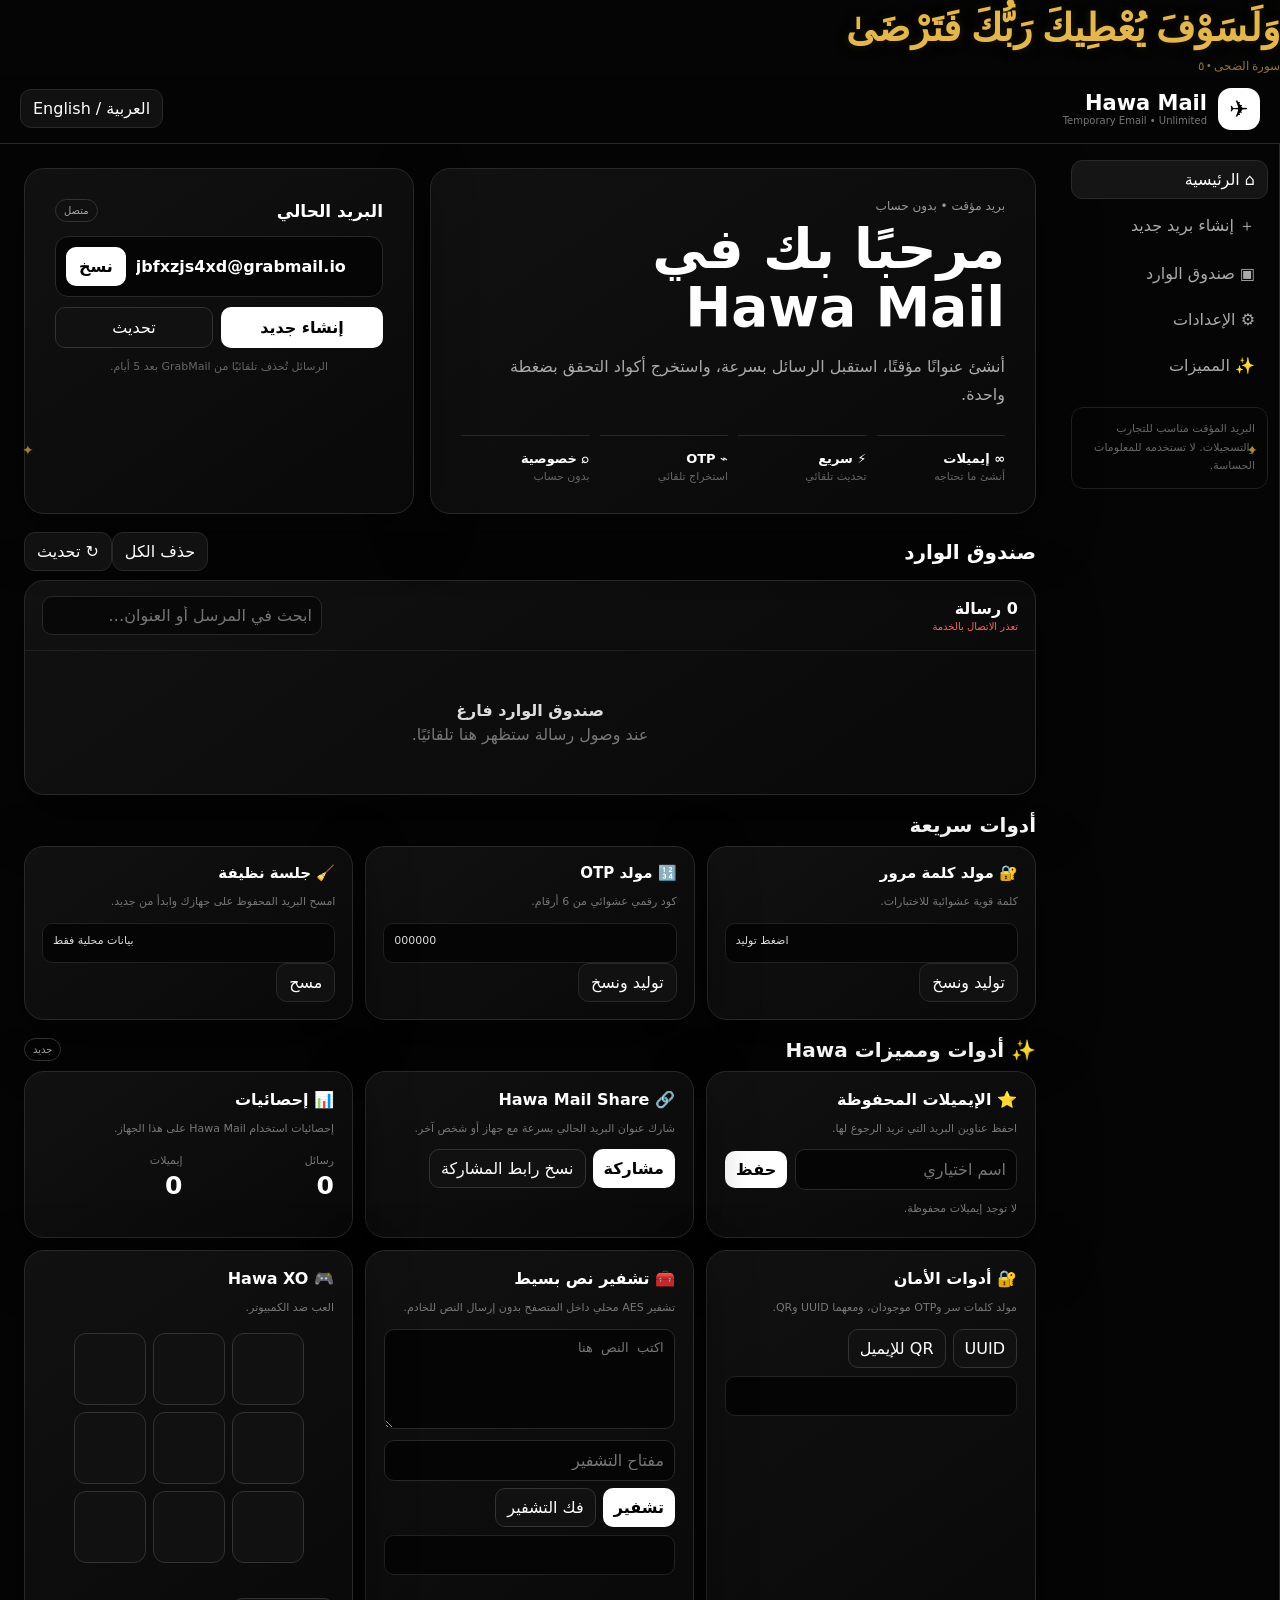
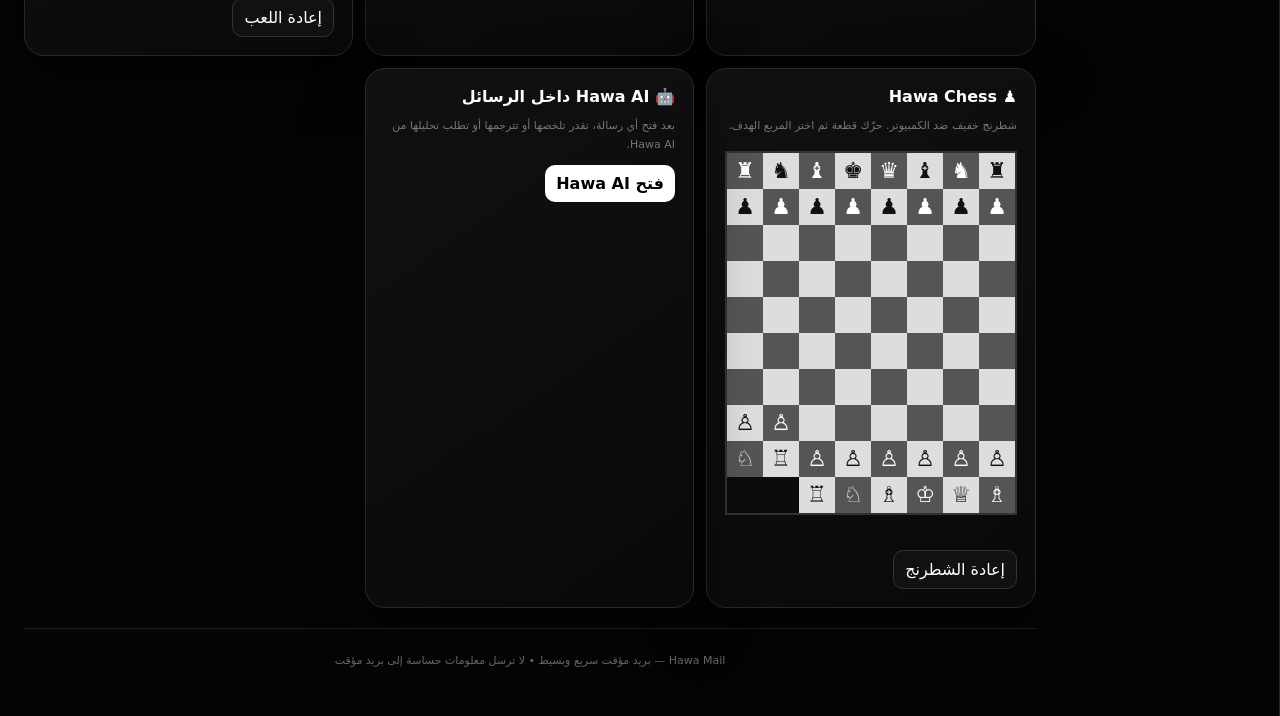
==== commit 71ff4fb6: "Add files via upload" ====
--- a/index.html
+++ b/index.html
@@ -19,7 +19,7 @@
 <section class="section settings" id="settings"><div class="head"><h2>الإعدادات</h2></div><div class="card" style="padding:14px"><div class="setting"><div><b>التحديث التلقائي</b><br><small style="color:#777">فحص مرة كل ثانية، وهو الحد الموصى به من API.</small></div><button class="switch on" id="auto"><i></i></button></div><div class="setting"><div><b>إشعارات المتصفح</b><br><small style="color:#777">اختيارية عند وصول رسالة جديدة.</small></div><button class="switch" id="notify"><i></i></button></div><div class="setting"><div><b>حفظ البريد الحالي</b><br><small style="color:#777">محليًا على جهازك فقط.</small></div><button class="switch on" id="save"><i></i></button></div></div></section>
 <style>
 /* Hawa Mail Mega Features */
-.hm-extra{margin-top:18px}.hm-grid{display:grid;grid-template-columns:repeat(3,1fr);gap:12px}.hm-card{padding:18px}.hm-card h3{margin:0 0 8px;font-size:16px}.hm-card p,.hm-muted{color:#777;font-size:11px;line-height:1.7}.hm-btns{display:flex;gap:7px;flex-wrap:wrap}.hm-btn{border:1px solid #333;background:#111;color:#fff;border-radius:10px;padding:9px 11px}.hm-btn.primary{background:#fff;color:#000;border:0}.hm-input,.hm-textarea{width:100%;background:#050505;color:#fff;border:1px solid #292929;border-radius:10px;padding:10px;outline:0}.hm-textarea{min-height:100px;resize:vertical}.hm-list{display:grid;gap:7px;margin-top:10px}.hm-item{display:flex;justify-content:space-between;gap:10px;align-items:center;background:#080808;border:1px solid #222;border-radius:11px;padding:10px}.hm-item b{font-size:12px}.hm-code{font-size:25px;font-weight:900;letter-spacing:2px;direction:ltr;text-align:center;padding:12px;background:#fff;color:#000;border-radius:12px}.hm-game{display:grid;grid-template-columns:repeat(3,72px);gap:7px;justify-content:center;margin:15px 0}.hm-cell{width:72px;height:72px;background:#111;border:1px solid #333;color:#fff;border-radius:12px;font-size:30px;font-weight:900}.hm-game-msg{text-align:center;color:#aaa;min-height:20px}.hm-chess{display:grid;grid-template-columns:repeat(8,36px);width:max-content;margin:15px auto;border:2px solid #333}.hm-chess button{width:36px;height:36px;border:0;font-size:22px;padding:0}.hm-chess .light{background:#ddd;color:#111}.hm-chess .dark{background:#555;color:#fff}.hm-row{display:flex;gap:8px;align-items:center}.hm-stat{font-size:25px;font-weight:900}.hm-ai-actions{display:flex;gap:6px;flex-wrap:wrap;margin-top:10px}.hm-ai-actions button{border:1px solid #333;background:#111;color:#fff;border-radius:9px;padding:7px 9px;font-size:11px}
+.hm-extra{margin-top:18px}.hm-grid{display:grid;grid-template-columns:repeat(3,1fr);gap:12px}.hm-card{padding:18px}.hm-card h3{margin:0 0 8px;font-size:16px}.hm-card p,.hm-muted{color:#777;font-size:11px;line-height:1.7}.hm-btns{display:flex;gap:7px;flex-wrap:wrap}.hm-btn{border:1px solid #333;background:#111;color:#fff;border-radius:10px;padding:9px 11px}.hm-btn.primary{background:#fff;color:#000;border:0}.hm-input,.hm-textarea{width:100%;background:#050505;color:#fff;border:1px solid #292929;border-radius:10px;padding:10px;outline:0}.hm-textarea{min-height:100px;resize:vertical}.hm-list{display:grid;gap:7px;margin-top:10px}.hm-item{display:flex;justify-content:space-between;gap:10px;align-items:center;background:#080808;border:1px solid #222;border-radius:11px;padding:10px}.hm-item b{font-size:12px}.hm-code{font-size:25px;font-weight:900;letter-spacing:2px;direction:ltr;text-align:center;padding:12px;background:#fff;color:#000;border-radius:12px}.hm-game{display:grid;grid-template-columns:repeat(3,72px);gap:7px;justify-content:center;margin:15px 0}.hm-cell{width:72px;height:72px;background:#111;border:1px solid #333;color:#fff;border-radius:12px;font-size:30px;font-weight:900}.hm-game-msg{text-align:center;color:#aaa;min-height:20px}.hm-chess{display:grid;grid-template-columns:repeat(8,36px);width:max-content;margin:15px auto;border:2px solid #333}.hm-chess button{width:36px;height:36px;border:0;font-size:22px;padding:0}.hm-chess .light{background:#ddd;color:#111}.hm-chess .dark{background:#555;color:#fff}.hm-row{display:flex;gap:8px;align-items:center}.hm-stat{font-size:25px;font-weight:900}.hm-ai-actions{display:flex;gap:6px;flex-wrap:wrap;margin-top:10px}.hm-ai-actions button{border:1px solid #333;background:#111;color:#fff;border-radius:9px;padding:7px 9px;font-size:11px}.hm-ai-shell{position:relative;overflow:hidden;border:1px solid #262626;border-radius:18px;background:linear-gradient(180deg,#0b0b0b,#050505);box-shadow:0 18px 45px rgba(0,0,0,.35)}.hm-ai-shell:before{content:'';position:absolute;inset:-2px;background:linear-gradient(120deg,transparent 20%,rgba(212,175,55,.35),transparent 55%);transform:translateX(-120%);animation:hmAiShine 5s linear infinite;pointer-events:none}.hm-ai-head{position:relative;display:flex;align-items:center;gap:10px;padding:12px 14px;border-bottom:1px solid #222}.hm-ai-avatar{width:38px;height:38px;border-radius:13px;display:grid;place-items:center;background:radial-gradient(circle at 35% 30%,#fff4b0,#d4af37 38%,#6d5514 100%);color:#111;font-weight:900;box-shadow:0 0 18px rgba(212,175,55,.22);animation:hmAiPulse 2.8s ease-in-out infinite}.hm-ai-title{font-weight:900}.hm-ai-status{font-size:10px;color:#9d9d9d}.hm-ai-status i{display:inline-block;width:7px;height:7px;border-radius:50%;background:#d4af37;box-shadow:0 0 8px #d4af37;margin-left:4px}.hm-ai-chat{position:relative;min-height:220px;max-height:48vh;overflow:auto;padding:14px;display:flex;flex-direction:column;gap:10px}.hm-ai-msg{max-width:86%;padding:10px 12px;border-radius:15px;line-height:1.75;font-size:13px;white-space:pre-wrap;animation:hmAiIn .28s ease both}.hm-ai-msg.ai{align-self:flex-start;background:#111;border:1px solid #292929;border-top-right-radius:5px}.hm-ai-msg.user{align-self:flex-end;background:linear-gradient(135deg,#d4af37,#a98420);color:#090909;border-top-left-radius:5px;font-weight:600}.hm-ai-label{font-size:9px;opacity:.65;margin-bottom:3px}.hm-ai-typing{display:flex;gap:4px;align-items:center;width:max-content}.hm-ai-typing span{width:6px;height:6px;background:#d4af37;border-radius:50%;animation:hmDot 1s infinite}.hm-ai-typing span:nth-child(2){animation-delay:.15s}.hm-ai-typing span:nth-child(3){animation-delay:.3s}@keyframes hmAiIn{from{opacity:0;transform:translateY(8px) scale(.98)}to{opacity:1;transform:none}}@keyframes hmDot{0%,60%,100%{transform:translateY(0);opacity:.35}30%{transform:translateY(-4px);opacity:1}}@keyframes hmAiPulse{0%,100%{transform:scale(1)}50%{transform:scale(1.06)}}@keyframes hmAiShine{to{transform:translateX(120%)}}@media(max-width:600px){.hm-ai-msg{max-width:92%}.hm-ai-chat{max-height:52vh}}@media(prefers-reduced-motion:reduce){.hm-ai-shell:before,.hm-ai-avatar,.hm-ai-msg,.hm-ai-typing span{animation:none}}
 @media(max-width:900px){.hm-grid{grid-template-columns:1fr 1fr}}@media(max-width:650px){.hm-grid{grid-template-columns:1fr}.hm-chess{grid-template-columns:repeat(8,30px)}.hm-chess button{width:30px;height:30px;font-size:18px}.hm-game{grid-template-columns:repeat(3,62px)}.hm-cell{width:62px;height:62px}}
 </style>
 <section class="section hm-extra" id="hmFeatures">
@@ -35,7 +35,7 @@
   <div class="card hm-card"><h3>🤖 Hawa AI داخل الرسائل</h3><p>بعد فتح أي رسالة، تقدر تلخصها أو تترجمها أو تطلب تحليلها من Hawa AI.</p><button class="hm-btn primary" id="hmOpenAi">فتح Hawa AI</button></div>
  </div>
 </section>
-<div class="modal" id="hmAiModal"><div class="modalbox"><div class="row"><h2 style="margin:0">✨ Hawa AI</h2><button class="close" id="hmAiClose">×</button></div><div id="hmAiChat" class="body" style="min-height:180px;margin-top:12px;white-space:pre-wrap"></div><div class="hm-btns" style="margin-top:10px"><button class="hm-ai-actions" id="hmAiSummary">تلخيص</button><button class="hm-ai-actions" id="hmAiTranslate">ترجمة</button><button class="hm-ai-actions" id="hmAiExplain">شرح</button></div><div class="hm-row" style="margin-top:10px"><input id="hmAiInput" class="hm-input" placeholder="اسأل Hawa AI…"><button class="hm-btn primary" id="hmAiSend">إرسال</button></div></div></div>
+<div class="modal" id="hmAiModal"><div class="modalbox"><div class="hm-ai-shell"><div class="hm-ai-head"><div class="hm-ai-avatar">✦</div><div><div class="hm-ai-title">Hawa AI</div><div class="hm-ai-status"><i></i> متصل وجاهز للمساعدة</div></div><button class="close" id="hmAiClose" style="margin-right:auto">×</button></div><div id="hmAiChat" class="hm-ai-chat"></div><div class="hm-btns" style="padding:0 12px 10px"><button class="hm-ai-actions" id="hmAiSummary">✨ تلخيص</button><button class="hm-ai-actions" id="hmAiTranslate">🌐 ترجمة</button><button class="hm-ai-actions" id="hmAiExplain">💡 شرح</button></div><div class="hm-row" style="padding:0 12px 12px"><input id="hmAiInput" class="hm-input" placeholder="اكتب لـ Hawa AI…"><button class="hm-btn primary" id="hmAiSend">إرسال</button></div></div></div></div>
 <footer class="footer">Hawa Mail — بريد مؤقت سريع وبسيط • لا ترسل معلومات حساسة إلى بريد مؤقت</footer></main></div>
 <div class="modal" id="modal"><div class="modalbox"><div class="row"><div><h2 id="subject" style="margin:0">الرسالة</h2><div id="meta" style="color:#777;font-size:11px;margin:8px 0 12px"></div></div><button class="close" id="close">×</button></div><div id="codebox"></div><div class="body" id="body">جاري التحميل…</div><div class="actions"><button class="primary" id="copyCode">نسخ الكود</button><button class="ghost" id="hmFavMsg">⭐ حفظ</button><button class="ghost" id="hmMsgAi">🤖 Hawa AI</button><button class="ghost" id="del">حذف الرسالة</button></div></div></div><div class="toast" id="toast"></div>
 <script>
@@ -91,8 +91,9 @@
 function hmChessClick(i){if(hmSel<0){if(hmChessBoard[i]&&'♙♖♘♗♕♔'.includes(hmChessBoard[i])){hmSel=i;$('hmChessMsg').textContent='اختار المربع الهدف'}}else{if(i!==hmSel&&(!hmChessBoard[i]||!'♙♖♘♗♕♔'.includes(hmChessBoard[i]))){hmChessBoard[i]=hmChessBoard[hmSel];hmChessBoard[hmSel]='';hmSel=-1;hmChessRender();setTimeout(()=>{let f=hmChessBoard.map((p,j)=>p&&'♟♜♞♝♛♚'.includes(p)?j:-1).filter(j=>j>=0);if(f.length){let a=f[Math.floor(Math.random()*f.length)],targets=[a+8,a-8,a+1,a-1].filter(j=>j>=0&&j<64&&(!hmChessBoard[j]||'♙♖♘♗♕♔'.includes(hmChessBoard[j])));if(targets.length){let z=targets[Math.floor(Math.random()*targets.length)];hmChessBoard[z]=hmChessBoard[a];hmChessBoard[a]='';hmChessRender()}}},250)}else{hmSel=-1;$('hmChessMsg').textContent=''}}}
 $('hmChessReset').onclick=()=>{hmChessBoard=[...hmPieces0];hmSel=-1;$('hmChessMsg').textContent='';hmChessRender()};hmChessRender();
 // AI actions
-let hmAiHistory=[];function hmAiAdd(who,text){hmAiHistory.push({role:who,content:text});$('hmAiChat').textContent=hmAiHistory.map(x=>(x.role==='user'?'أنت: ':'Hawa AI: ')+x.content).join('\n\n')}
-async function hmAiSendText(text){if(!text)return;hmAiAdd('user',text);try{let r=await fetch(HM_AI_URL,{method:'POST',headers:{'Content-Type':'application/json'},body:JSON.stringify({messages:hmAiHistory.slice(-10)})});let d=await r.json();if(d.reply)hmAiAdd('assistant',d.reply);else hmAiAdd('assistant','حدث خطأ في Hawa AI')}catch{hmAiAdd('assistant','تعذر الاتصال بـ Hawa AI')}}
+let hmAiHistory=[];function hmAiAdd(who,text){hmAiHistory.push({role:who,content:text});const box=$('hmAiChat');const el=document.createElement('div');el.className='hm-ai-msg '+(who==='user'?'user':'ai');el.innerHTML='<div class=\"hm-ai-label\">'+(who==='user'?'أنت':'Hawa AI')+'</div>'+String(text).replace(/[&<>]/g,m=>({'&':'&amp;','<':'&lt;','>':'&gt;'}[m]));box.appendChild(el);box.scrollTop=box.scrollHeight}
+function hmAiTyping(show){const box=$('hmAiChat');let t=$('hmAiTyping');if(show){if(t)return; t=document.createElement('div');t.id='hmAiTyping';t.className='hm-ai-msg ai hm-ai-typing';t.innerHTML='<span></span><span></span><span></span>';box.appendChild(t);box.scrollTop=box.scrollHeight}else if(t)t.remove()}
+async function hmAiSendText(text){if(!text)return;hmAiAdd('user',text);hmAiTyping(true);try{let r=await fetch(HM_AI_URL,{method:'POST',headers:{'Content-Type':'application/json'},body:JSON.stringify({messages:hmAiHistory.slice(-10)})});let d=await r.json();hmAiTyping(false);if(d.reply)hmAiAdd('assistant',d.reply);else hmAiAdd('assistant','حدث خطأ في Hawa AI')}catch{hmAiTyping(false);hmAiAdd('assistant','تعذر الاتصال بـ Hawa AI')}}
 $('hmAiSend').onclick=()=>{let v=$('hmAiInput').value.trim();$('hmAiInput').value='';hmAiSendText(v)};$('hmAiInput').onkeydown=e=>{if(e.key==='Enter')$('hmAiSend').click()};$('hmAiClose').onclick=()=>$('hmAiModal').classList.remove('on');$('hmOpenAi').onclick=()=>{$('hmAiModal').classList.add('on');if(!hmAiHistory.length)hmAiAdd('assistant','أهلاً! أنا Hawa AI. اسألني أي حاجة.')};
 function hmMessageContext(){return current?`الموضوع: ${current.subject||''}\nالمرسل: ${current.from||''}\nالمحتوى:\n${current.text||''}`:''}
 $('hmMsgAi').onclick=()=>{$('hmAiModal').classList.add('on');hmAiAdd('user',hmMessageContext());$('hmAiInput').focus()};$('hmAiSummary').onclick=()=>hmAiSendText('لخص الرسالة السابقة في نقاط قصيرة.');$('hmAiTranslate').onclick=()=>hmAiSendText('ترجم الرسالة السابقة إلى العربية.');$('hmAiExplain').onclick=()=>hmAiSendText('اشرح محتوى الرسالة السابقة ببساطة.');
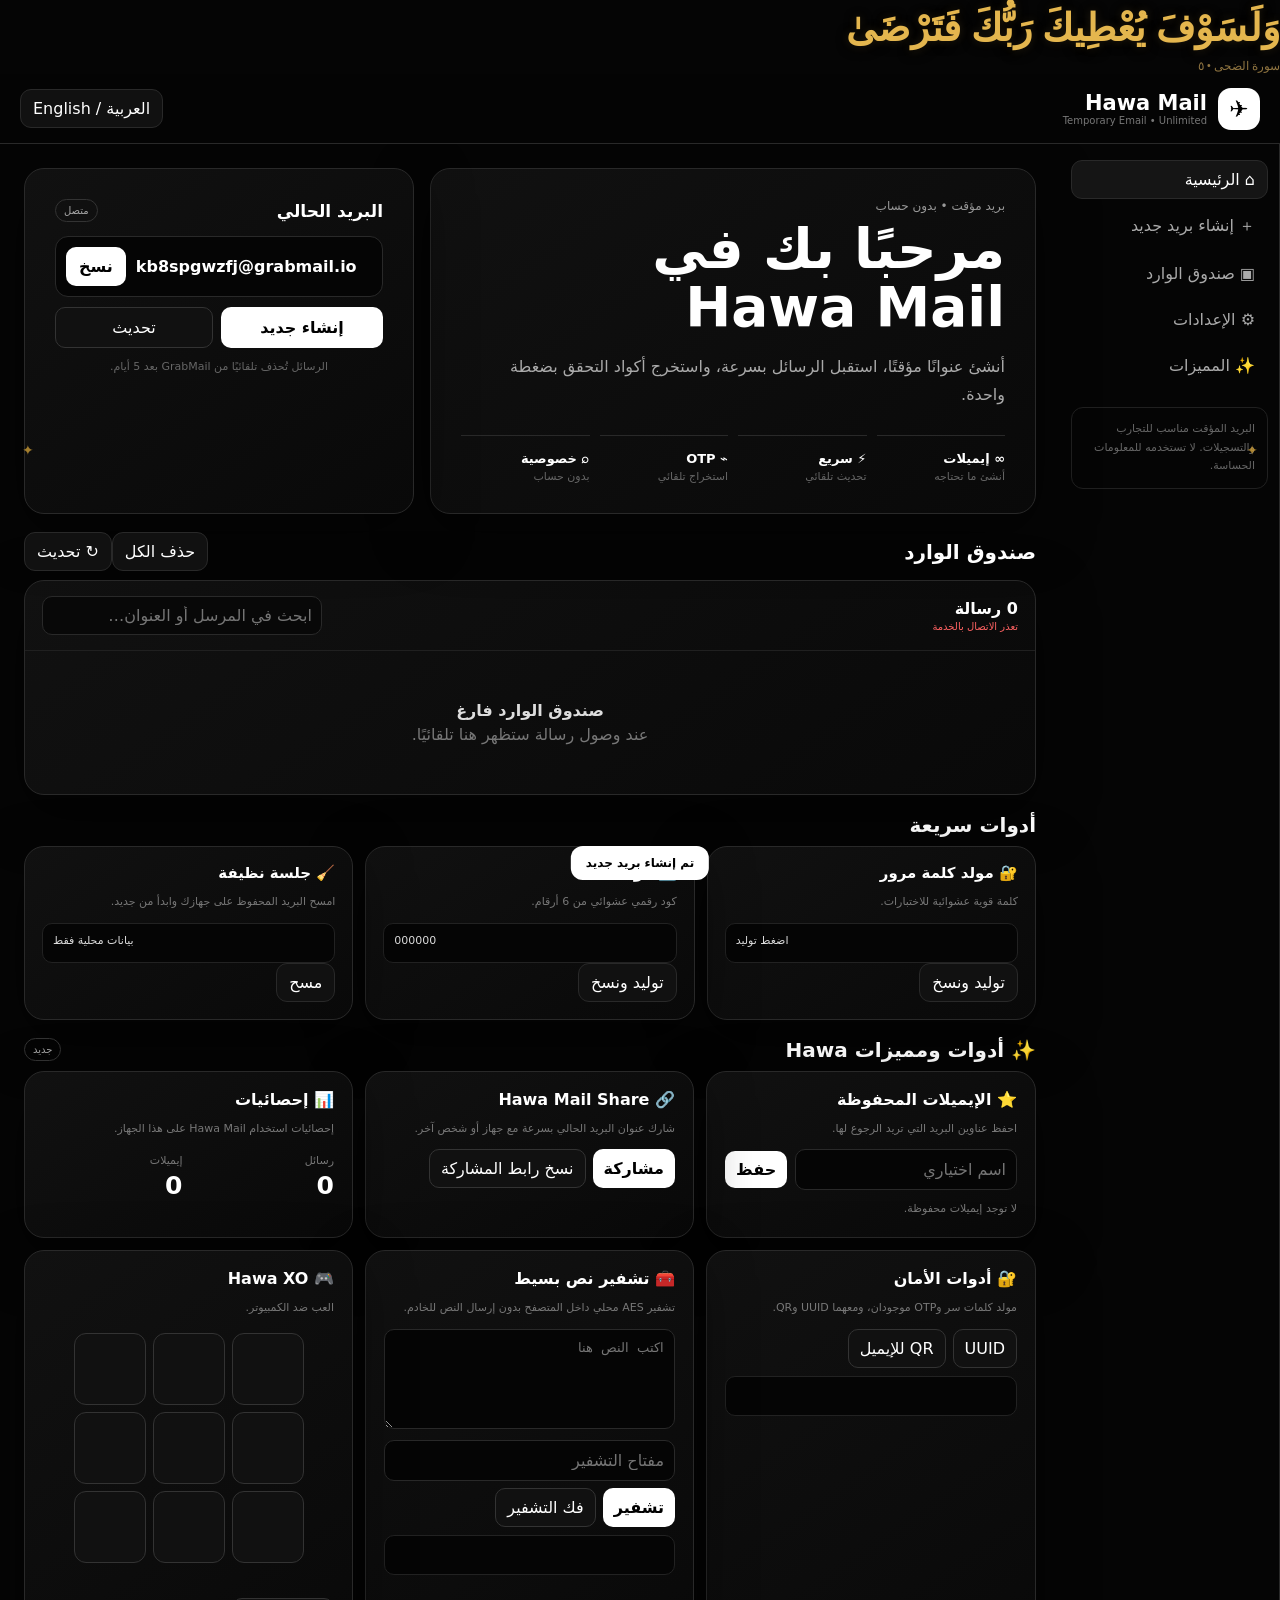
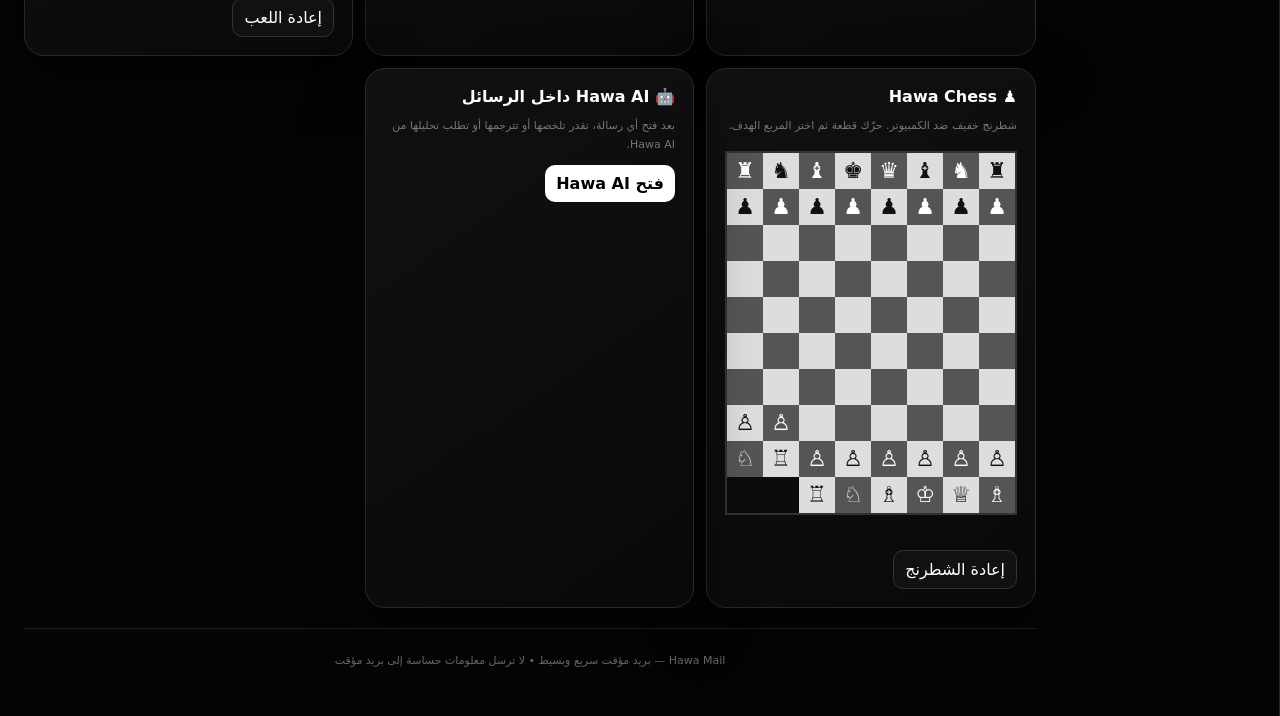
==== commit 287e7277: "Add files via upload" ====
--- a/index.html
+++ b/index.html
@@ -19,7 +19,30 @@
 <section class="section settings" id="settings"><div class="head"><h2>الإعدادات</h2></div><div class="card" style="padding:14px"><div class="setting"><div><b>التحديث التلقائي</b><br><small style="color:#777">فحص مرة كل ثانية، وهو الحد الموصى به من API.</small></div><button class="switch on" id="auto"><i></i></button></div><div class="setting"><div><b>إشعارات المتصفح</b><br><small style="color:#777">اختيارية عند وصول رسالة جديدة.</small></div><button class="switch" id="notify"><i></i></button></div><div class="setting"><div><b>حفظ البريد الحالي</b><br><small style="color:#777">محليًا على جهازك فقط.</small></div><button class="switch on" id="save"><i></i></button></div></div></section>
 <style>
 /* Hawa Mail Mega Features */
-.hm-extra{margin-top:18px}.hm-grid{display:grid;grid-template-columns:repeat(3,1fr);gap:12px}.hm-card{padding:18px}.hm-card h3{margin:0 0 8px;font-size:16px}.hm-card p,.hm-muted{color:#777;font-size:11px;line-height:1.7}.hm-btns{display:flex;gap:7px;flex-wrap:wrap}.hm-btn{border:1px solid #333;background:#111;color:#fff;border-radius:10px;padding:9px 11px}.hm-btn.primary{background:#fff;color:#000;border:0}.hm-input,.hm-textarea{width:100%;background:#050505;color:#fff;border:1px solid #292929;border-radius:10px;padding:10px;outline:0}.hm-textarea{min-height:100px;resize:vertical}.hm-list{display:grid;gap:7px;margin-top:10px}.hm-item{display:flex;justify-content:space-between;gap:10px;align-items:center;background:#080808;border:1px solid #222;border-radius:11px;padding:10px}.hm-item b{font-size:12px}.hm-code{font-size:25px;font-weight:900;letter-spacing:2px;direction:ltr;text-align:center;padding:12px;background:#fff;color:#000;border-radius:12px}.hm-game{display:grid;grid-template-columns:repeat(3,72px);gap:7px;justify-content:center;margin:15px 0}.hm-cell{width:72px;height:72px;background:#111;border:1px solid #333;color:#fff;border-radius:12px;font-size:30px;font-weight:900}.hm-game-msg{text-align:center;color:#aaa;min-height:20px}.hm-chess{display:grid;grid-template-columns:repeat(8,36px);width:max-content;margin:15px auto;border:2px solid #333}.hm-chess button{width:36px;height:36px;border:0;font-size:22px;padding:0}.hm-chess .light{background:#ddd;color:#111}.hm-chess .dark{background:#555;color:#fff}.hm-row{display:flex;gap:8px;align-items:center}.hm-stat{font-size:25px;font-weight:900}.hm-ai-actions{display:flex;gap:6px;flex-wrap:wrap;margin-top:10px}.hm-ai-actions button{border:1px solid #333;background:#111;color:#fff;border-radius:9px;padding:7px 9px;font-size:11px}.hm-ai-shell{position:relative;overflow:hidden;border:1px solid #262626;border-radius:18px;background:linear-gradient(180deg,#0b0b0b,#050505);box-shadow:0 18px 45px rgba(0,0,0,.35)}.hm-ai-shell:before{content:'';position:absolute;inset:-2px;background:linear-gradient(120deg,transparent 20%,rgba(212,175,55,.35),transparent 55%);transform:translateX(-120%);animation:hmAiShine 5s linear infinite;pointer-events:none}.hm-ai-head{position:relative;display:flex;align-items:center;gap:10px;padding:12px 14px;border-bottom:1px solid #222}.hm-ai-avatar{width:38px;height:38px;border-radius:13px;display:grid;place-items:center;background:radial-gradient(circle at 35% 30%,#fff4b0,#d4af37 38%,#6d5514 100%);color:#111;font-weight:900;box-shadow:0 0 18px rgba(212,175,55,.22);animation:hmAiPulse 2.8s ease-in-out infinite}.hm-ai-title{font-weight:900}.hm-ai-status{font-size:10px;color:#9d9d9d}.hm-ai-status i{display:inline-block;width:7px;height:7px;border-radius:50%;background:#d4af37;box-shadow:0 0 8px #d4af37;margin-left:4px}.hm-ai-chat{position:relative;min-height:220px;max-height:48vh;overflow:auto;padding:14px;display:flex;flex-direction:column;gap:10px}.hm-ai-msg{max-width:86%;padding:10px 12px;border-radius:15px;line-height:1.75;font-size:13px;white-space:pre-wrap;animation:hmAiIn .28s ease both}.hm-ai-msg.ai{align-self:flex-start;background:#111;border:1px solid #292929;border-top-right-radius:5px}.hm-ai-msg.user{align-self:flex-end;background:linear-gradient(135deg,#d4af37,#a98420);color:#090909;border-top-left-radius:5px;font-weight:600}.hm-ai-label{font-size:9px;opacity:.65;margin-bottom:3px}.hm-ai-typing{display:flex;gap:4px;align-items:center;width:max-content}.hm-ai-typing span{width:6px;height:6px;background:#d4af37;border-radius:50%;animation:hmDot 1s infinite}.hm-ai-typing span:nth-child(2){animation-delay:.15s}.hm-ai-typing span:nth-child(3){animation-delay:.3s}@keyframes hmAiIn{from{opacity:0;transform:translateY(8px) scale(.98)}to{opacity:1;transform:none}}@keyframes hmDot{0%,60%,100%{transform:translateY(0);opacity:.35}30%{transform:translateY(-4px);opacity:1}}@keyframes hmAiPulse{0%,100%{transform:scale(1)}50%{transform:scale(1.06)}}@keyframes hmAiShine{to{transform:translateX(120%)}}@media(max-width:600px){.hm-ai-msg{max-width:92%}.hm-ai-chat{max-height:52vh}}@media(prefers-reduced-motion:reduce){.hm-ai-shell:before,.hm-ai-avatar,.hm-ai-msg,.hm-ai-typing span{animation:none}}
+.hm-extra{margin-top:18px}.hm-grid{display:grid;grid-template-columns:repeat(3,1fr);gap:12px}.hm-card{padding:18px}.hm-card h3{margin:0 0 8px;font-size:16px}.hm-card p,.hm-muted{color:#777;font-size:11px;line-height:1.7}.hm-btns{display:flex;gap:7px;flex-wrap:wrap}.hm-btn{border:1px solid #333;background:#111;color:#fff;border-radius:10px;padding:9px 11px}.hm-btn.primary{background:#fff;color:#000;border:0}.hm-input,.hm-textarea{width:100%;background:#050505;color:#fff;border:1px solid #292929;border-radius:10px;padding:10px;outline:0}.hm-textarea{min-height:100px;resize:vertical}.hm-list{display:grid;gap:7px;margin-top:10px}.hm-item{display:flex;justify-content:space-between;gap:10px;align-items:center;background:#080808;border:1px solid #222;border-radius:11px;padding:10px}.hm-item b{font-size:12px}.hm-code{font-size:25px;font-weight:900;letter-spacing:2px;direction:ltr;text-align:center;padding:12px;background:#fff;color:#000;border-radius:12px}.hm-game{display:grid;grid-template-columns:repeat(3,72px);gap:7px;justify-content:center;margin:15px 0}.hm-cell{width:72px;height:72px;background:#111;border:1px solid #333;color:#fff;border-radius:12px;font-size:30px;font-weight:900}.hm-game-msg{text-align:center;color:#aaa;min-height:20px}.hm-chess{display:grid;grid-template-columns:repeat(8,36px);width:max-content;margin:15px auto;border:2px solid #333}.hm-chess button{width:36px;height:36px;border:0;font-size:22px;padding:0}.hm-chess .light{background:#ddd;color:#111}.hm-chess .dark{background:#555;color:#fff}.hm-row{display:flex;gap:8px;align-items:center}.hm-stat{font-size:25px;font-weight:900}
+.hm-ai-actions{border:1px solid #2b2b2b!important;background:linear-gradient(180deg,#151515,#0b0b0b)!important;color:#eee!important;border-radius:12px!important;padding:9px 11px!important;font-size:11px!important;cursor:pointer;transition:.2s ease;box-shadow:inset 0 1px 0 rgba(255,255,255,.04)}
+.hm-ai-actions:hover{border-color:#8e7425!important;transform:translateY(-1px)}
+.hm-ai-shell{position:relative;overflow:hidden;border:1px solid #303030;border-radius:24px;background:radial-gradient(circle at 50% -20%,rgba(212,175,55,.14),transparent 42%),linear-gradient(180deg,#0d0d0d,#050505 70%);box-shadow:0 24px 70px rgba(0,0,0,.55)}
+.hm-ai-shell:before{content:'';position:absolute;inset:0;background:linear-gradient(110deg,transparent 20%,rgba(255,255,255,.035) 45%,transparent 70%);transform:translateX(-120%);animation:hmAiShine 4.8s ease-in-out infinite;pointer-events:none}
+.hm-ai-head{position:relative;display:flex;align-items:center;gap:11px;padding:15px 16px;background:linear-gradient(180deg,rgba(255,255,255,.035),transparent);border-bottom:1px solid #222}
+.hm-ai-avatar{position:relative;width:42px;height:42px;border-radius:15px;display:grid;place-items:center;background:radial-gradient(circle at 35% 25%,#fff9cf,#d4af37 42%,#735914 100%);color:#090909;font-weight:1000;font-size:20px;box-shadow:0 0 0 1px rgba(212,175,55,.25),0 0 28px rgba(212,175,55,.2);animation:hmAiPulse 2.4s ease-in-out infinite}
+.hm-ai-avatar:after{content:'';position:absolute;right:-2px;bottom:-2px;width:10px;height:10px;border-radius:50%;background:#72e6a0;border:2px solid #0d0d0d;box-shadow:0 0 10px rgba(114,230,160,.6)}
+.hm-ai-title{font-weight:950;font-size:15px;letter-spacing:.2px}.hm-ai-status{font-size:10px;color:#888;margin-top:2px}.hm-ai-status i{display:inline-block;width:7px;height:7px;border-radius:50%;background:#72e6a0;box-shadow:0 0 9px rgba(114,230,160,.7);margin-left:5px}
+.hm-ai-chat{position:relative;min-height:260px;max-height:50vh;overflow:auto;padding:17px 15px;display:flex;flex-direction:column;gap:13px;background:linear-gradient(180deg,rgba(255,255,255,.008),transparent)}
+.hm-ai-chat::-webkit-scrollbar{width:5px}.hm-ai-chat::-webkit-scrollbar-thumb{background:#292929;border-radius:99px}
+.hm-ai-msg{position:relative;max-width:84%;padding:11px 13px;border-radius:17px;line-height:1.8;font-size:13px;white-space:pre-wrap;animation:hmAiIn .3s cubic-bezier(.2,.8,.2,1) both;box-shadow:0 8px 20px rgba(0,0,0,.18)}
+.hm-ai-msg.ai{align-self:flex-start;background:linear-gradient(145deg,#171717,#0d0d0d);border:1px solid #292929;border-top-right-radius:6px;color:#f1f1f1}
+.hm-ai-msg.user{align-self:flex-end;background:linear-gradient(135deg,#e3c55a,#b38c25);color:#090909;border:1px solid #e5c85e;border-top-left-radius:6px;font-weight:650;box-shadow:0 8px 25px rgba(212,175,55,.12)}
+.hm-ai-msg.ai:before{content:'✦';position:absolute;left:-9px;top:9px;width:18px;height:18px;border-radius:7px;background:#d4af37;color:#090909;display:grid;place-items:center;font-size:10px;font-weight:900;box-shadow:0 0 12px rgba(212,175,55,.2)}
+.hm-ai-label{font-size:9px;opacity:.55;margin-bottom:4px;letter-spacing:.2px}.hm-ai-msg.user .hm-ai-label{opacity:.62}
+.hm-ai-typing{display:flex;gap:5px;align-items:center;width:max-content;min-width:54px;min-height:40px;padding:10px 13px}.hm-ai-typing span{width:6px;height:6px;background:#d4af37;border-radius:50%;animation:hmDot 1s infinite}.hm-ai-typing span:nth-child(2){animation-delay:.15s}.hm-ai-typing span:nth-child(3){animation-delay:.3s}
+.hm-ai-compose{display:flex;gap:8px;align-items:center;padding:12px;border-top:1px solid #222;background:rgba(8,8,8,.96)}
+.hm-ai-compose .hm-input{height:43px;border-radius:14px;background:#111;border-color:#2a2a2a;padding:11px 13px;transition:.2s}.hm-ai-compose .hm-input:focus{border-color:#8e7425;box-shadow:0 0 0 3px rgba(212,175,55,.08)}
+.hm-ai-send{height:43px;min-width:78px;border:0!important;border-radius:14px!important;background:linear-gradient(135deg,#f0d56b,#c09a2e)!important;color:#090909!important;font-weight:900;box-shadow:0 7px 20px rgba(212,175,55,.15);transition:.2s}.hm-ai-send:hover{transform:translateY(-1px);filter:brightness(1.05)}
+.hm-ai-tools{display:flex;gap:7px;padding:0 12px 11px;flex-wrap:wrap}.hm-ai-tools .hm-ai-actions{margin:0}
+@keyframes hmAiIn{from{opacity:0;transform:translateY(10px) scale(.97)}to{opacity:1;transform:none}}@keyframes hmDot{0%,60%,100%{transform:translateY(0);opacity:.3}30%{transform:translateY(-5px);opacity:1}}@keyframes hmAiPulse{0%,100%{transform:scale(1)}50%{transform:scale(1.07)}}@keyframes hmAiShine{0%{transform:translateX(-120%)}55%,100%{transform:translateX(120%)}}
+@media(max-width:600px){.hm-ai-msg{max-width:90%}.hm-ai-chat{max-height:54vh;min-height:230px;padding:14px 11px}.hm-ai-head{padding:13px}.hm-ai-compose{padding:10px}.hm-ai-send{min-width:68px}}
+}
 @media(max-width:900px){.hm-grid{grid-template-columns:1fr 1fr}}@media(max-width:650px){.hm-grid{grid-template-columns:1fr}.hm-chess{grid-template-columns:repeat(8,30px)}.hm-chess button{width:30px;height:30px;font-size:18px}.hm-game{grid-template-columns:repeat(3,62px)}.hm-cell{width:62px;height:62px}}
 </style>
 <section class="section hm-extra" id="hmFeatures">
@@ -35,7 +58,7 @@
   <div class="card hm-card"><h3>🤖 Hawa AI داخل الرسائل</h3><p>بعد فتح أي رسالة، تقدر تلخصها أو تترجمها أو تطلب تحليلها من Hawa AI.</p><button class="hm-btn primary" id="hmOpenAi">فتح Hawa AI</button></div>
  </div>
 </section>
-<div class="modal" id="hmAiModal"><div class="modalbox"><div class="hm-ai-shell"><div class="hm-ai-head"><div class="hm-ai-avatar">✦</div><div><div class="hm-ai-title">Hawa AI</div><div class="hm-ai-status"><i></i> متصل وجاهز للمساعدة</div></div><button class="close" id="hmAiClose" style="margin-right:auto">×</button></div><div id="hmAiChat" class="hm-ai-chat"></div><div class="hm-btns" style="padding:0 12px 10px"><button class="hm-ai-actions" id="hmAiSummary">✨ تلخيص</button><button class="hm-ai-actions" id="hmAiTranslate">🌐 ترجمة</button><button class="hm-ai-actions" id="hmAiExplain">💡 شرح</button></div><div class="hm-row" style="padding:0 12px 12px"><input id="hmAiInput" class="hm-input" placeholder="اكتب لـ Hawa AI…"><button class="hm-btn primary" id="hmAiSend">إرسال</button></div></div></div></div>
+<div class="modal" id="hmAiModal"><div class="modalbox"><div class="hm-ai-shell"><div class="hm-ai-head"><div class="hm-ai-avatar">✦</div><div><div class="hm-ai-title">Hawa AI</div><div class="hm-ai-status"><i></i> متصل وجاهز للمساعدة</div></div><button class="close" id="hmAiClose" style="margin-right:auto">×</button></div><div id="hmAiChat" class="hm-ai-chat"></div><div class="hm-ai-tools"><button class="hm-ai-actions" id="hmAiSummary">✨ تلخيص</button><button class="hm-ai-actions" id="hmAiTranslate">🌐 ترجمة</button><button class="hm-ai-actions" id="hmAiExplain">💡 شرح</button></div><div class="hm-ai-compose"><input id="hmAiInput" class="hm-input" placeholder="اكتب رسالتك لـ Hawa AI…"><button class="hm-ai-send" id="hmAiSend">إرسال ↗</button></div></div></div></div>
 <footer class="footer">Hawa Mail — بريد مؤقت سريع وبسيط • لا ترسل معلومات حساسة إلى بريد مؤقت</footer></main></div>
 <div class="modal" id="modal"><div class="modalbox"><div class="row"><div><h2 id="subject" style="margin:0">الرسالة</h2><div id="meta" style="color:#777;font-size:11px;margin:8px 0 12px"></div></div><button class="close" id="close">×</button></div><div id="codebox"></div><div class="body" id="body">جاري التحميل…</div><div class="actions"><button class="primary" id="copyCode">نسخ الكود</button><button class="ghost" id="hmFavMsg">⭐ حفظ</button><button class="ghost" id="hmMsgAi">🤖 Hawa AI</button><button class="ghost" id="del">حذف الرسالة</button></div></div></div><div class="toast" id="toast"></div>
 <script>
